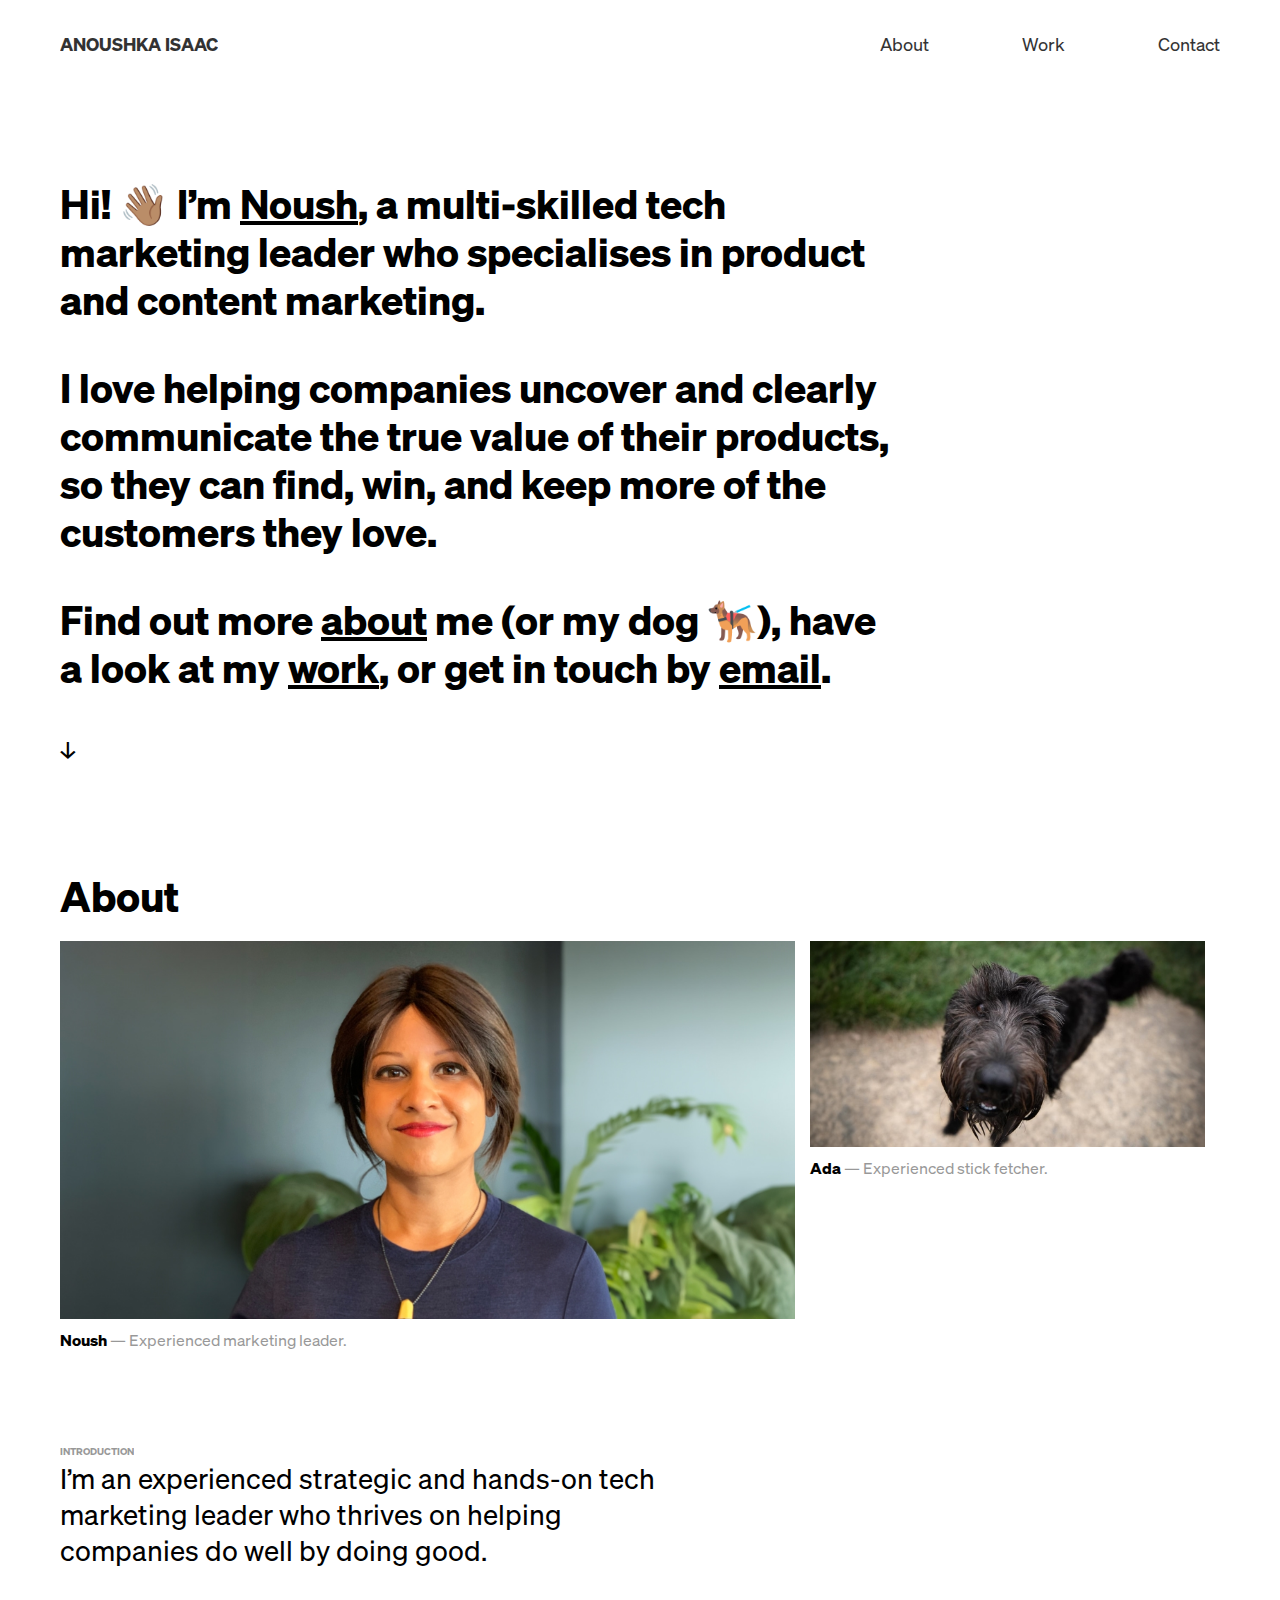
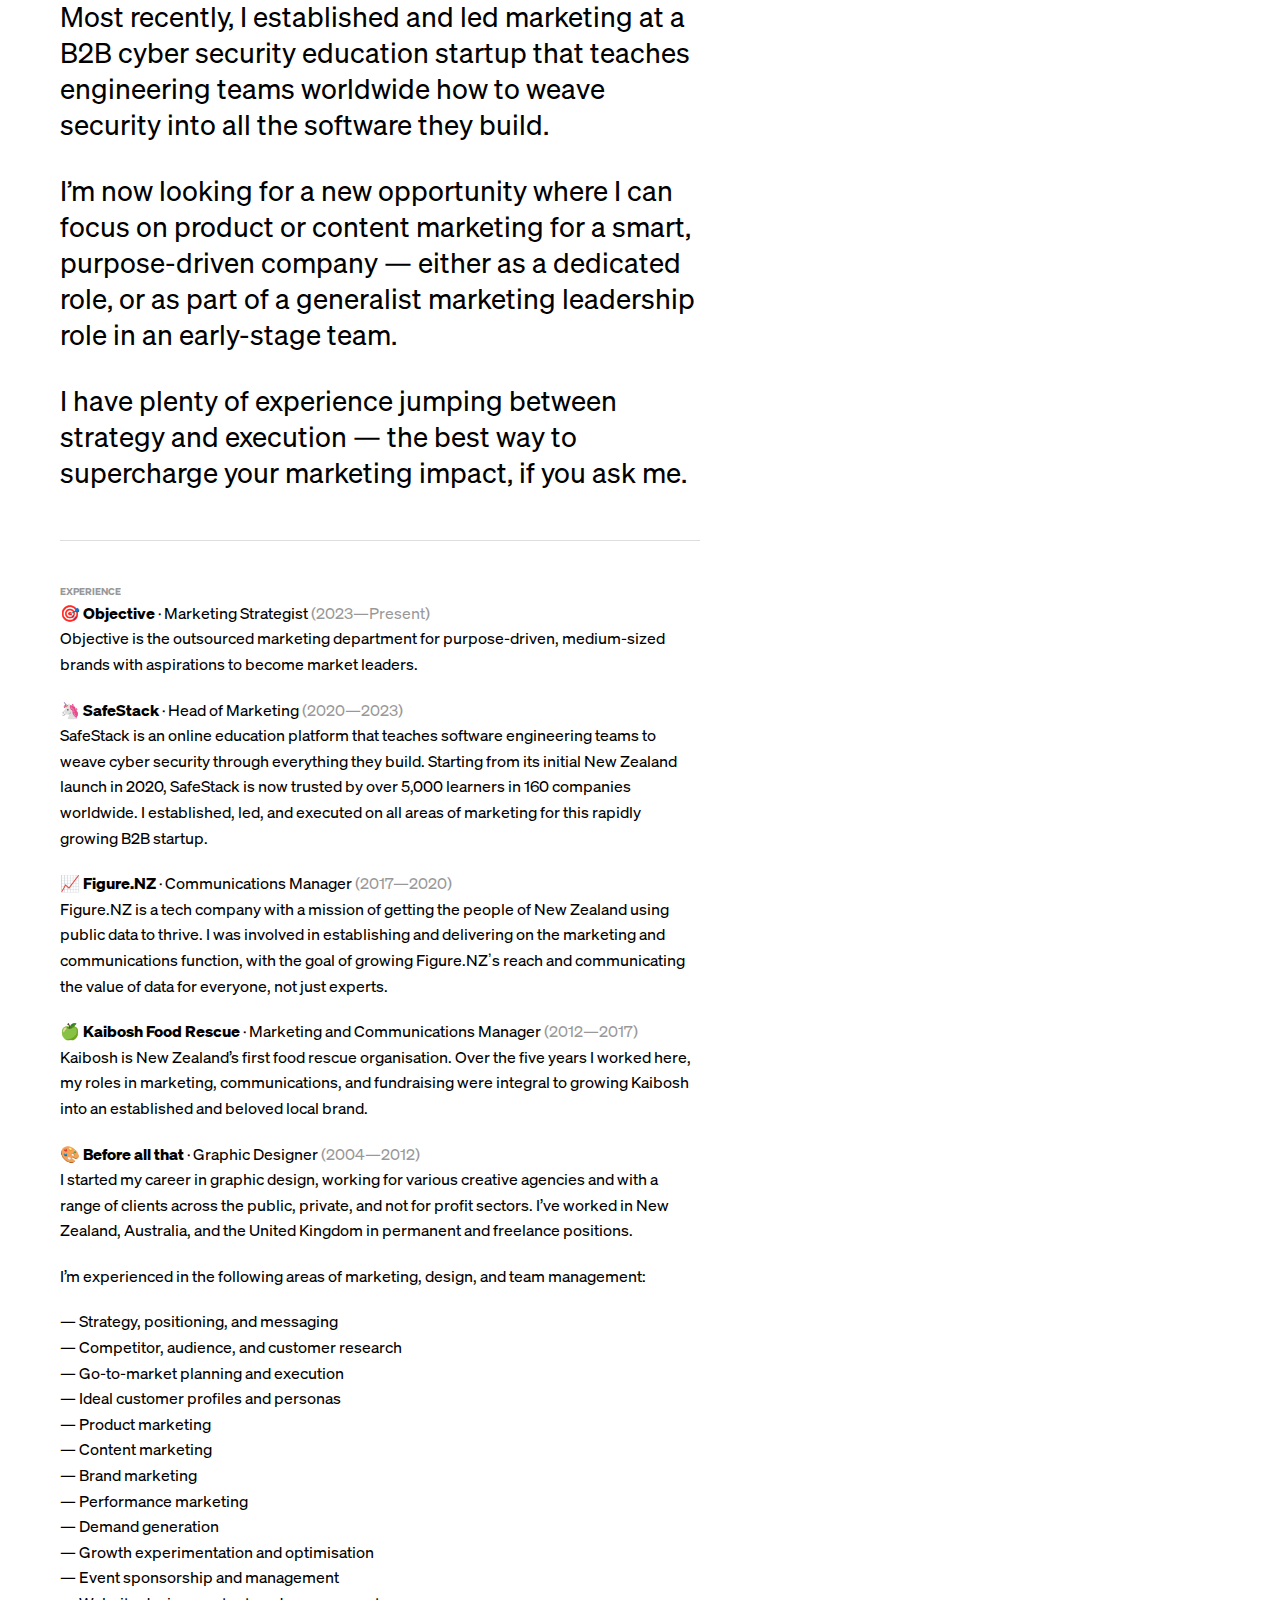
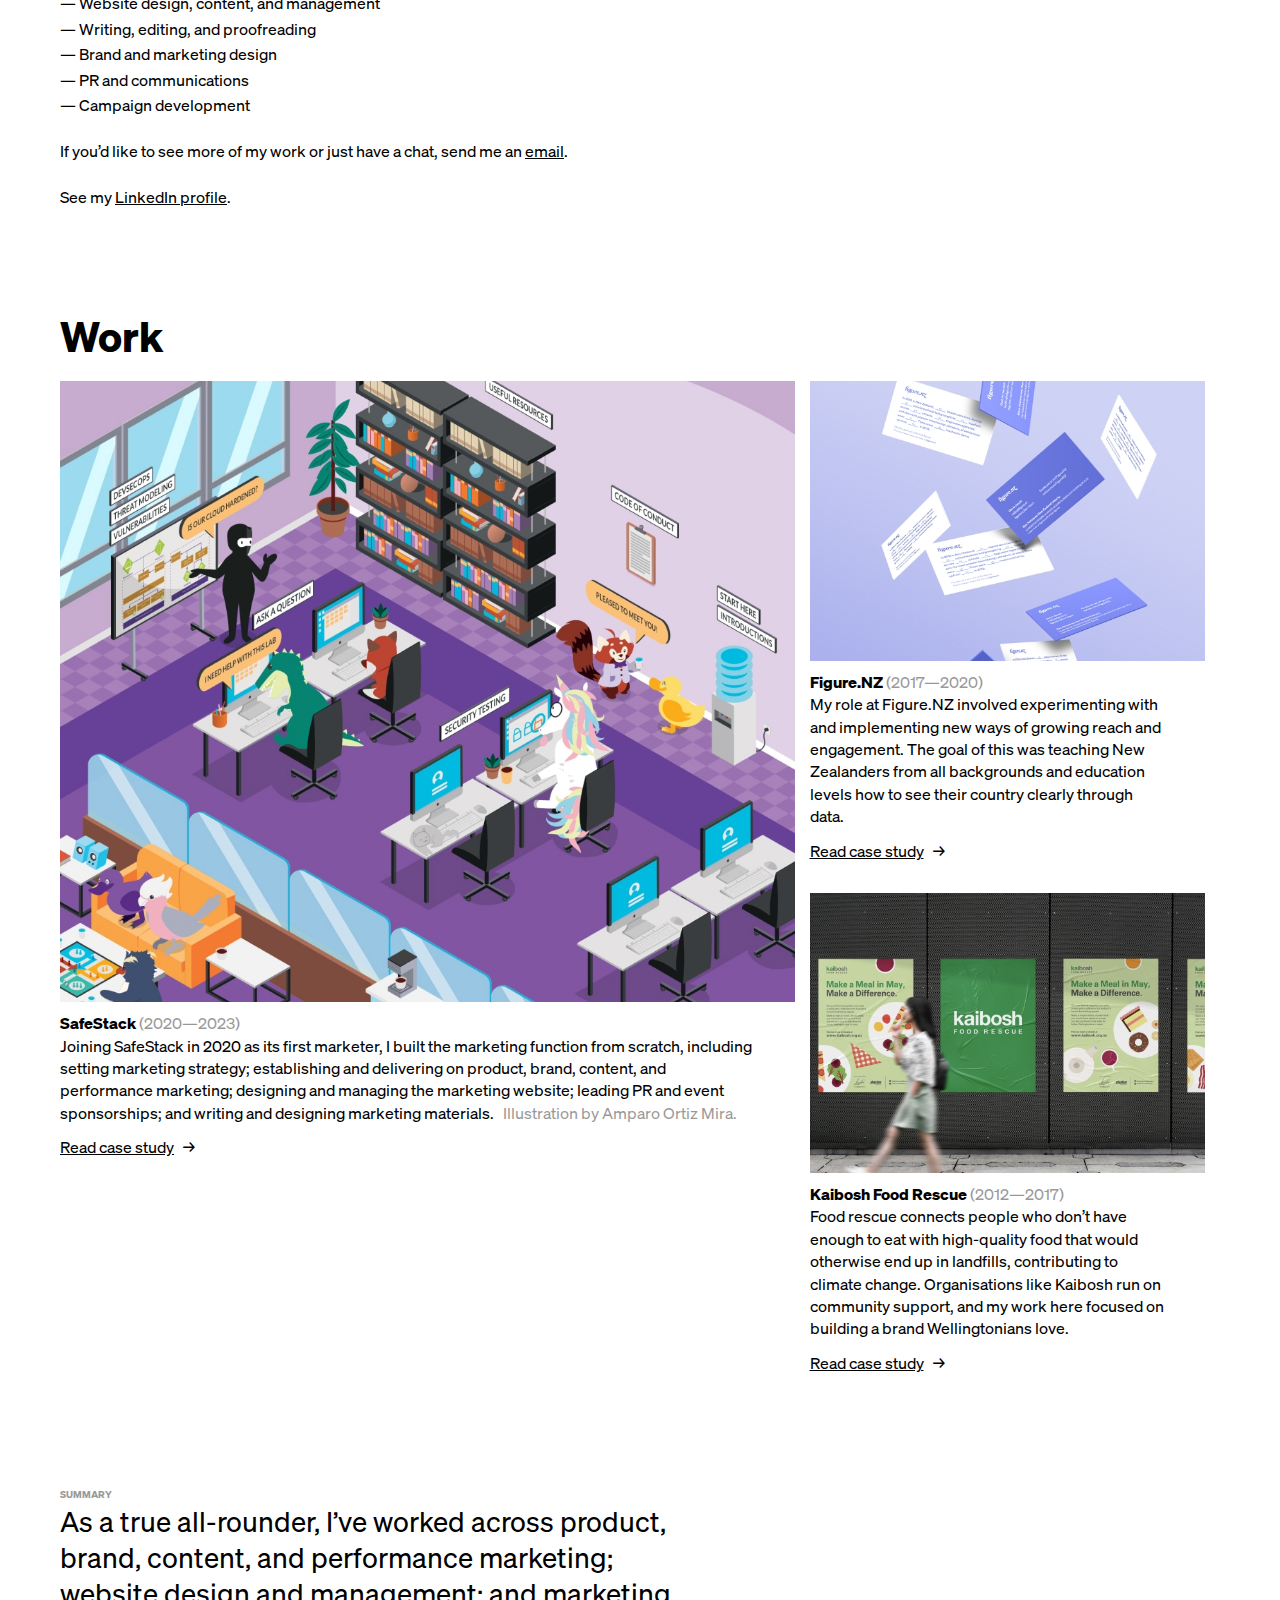
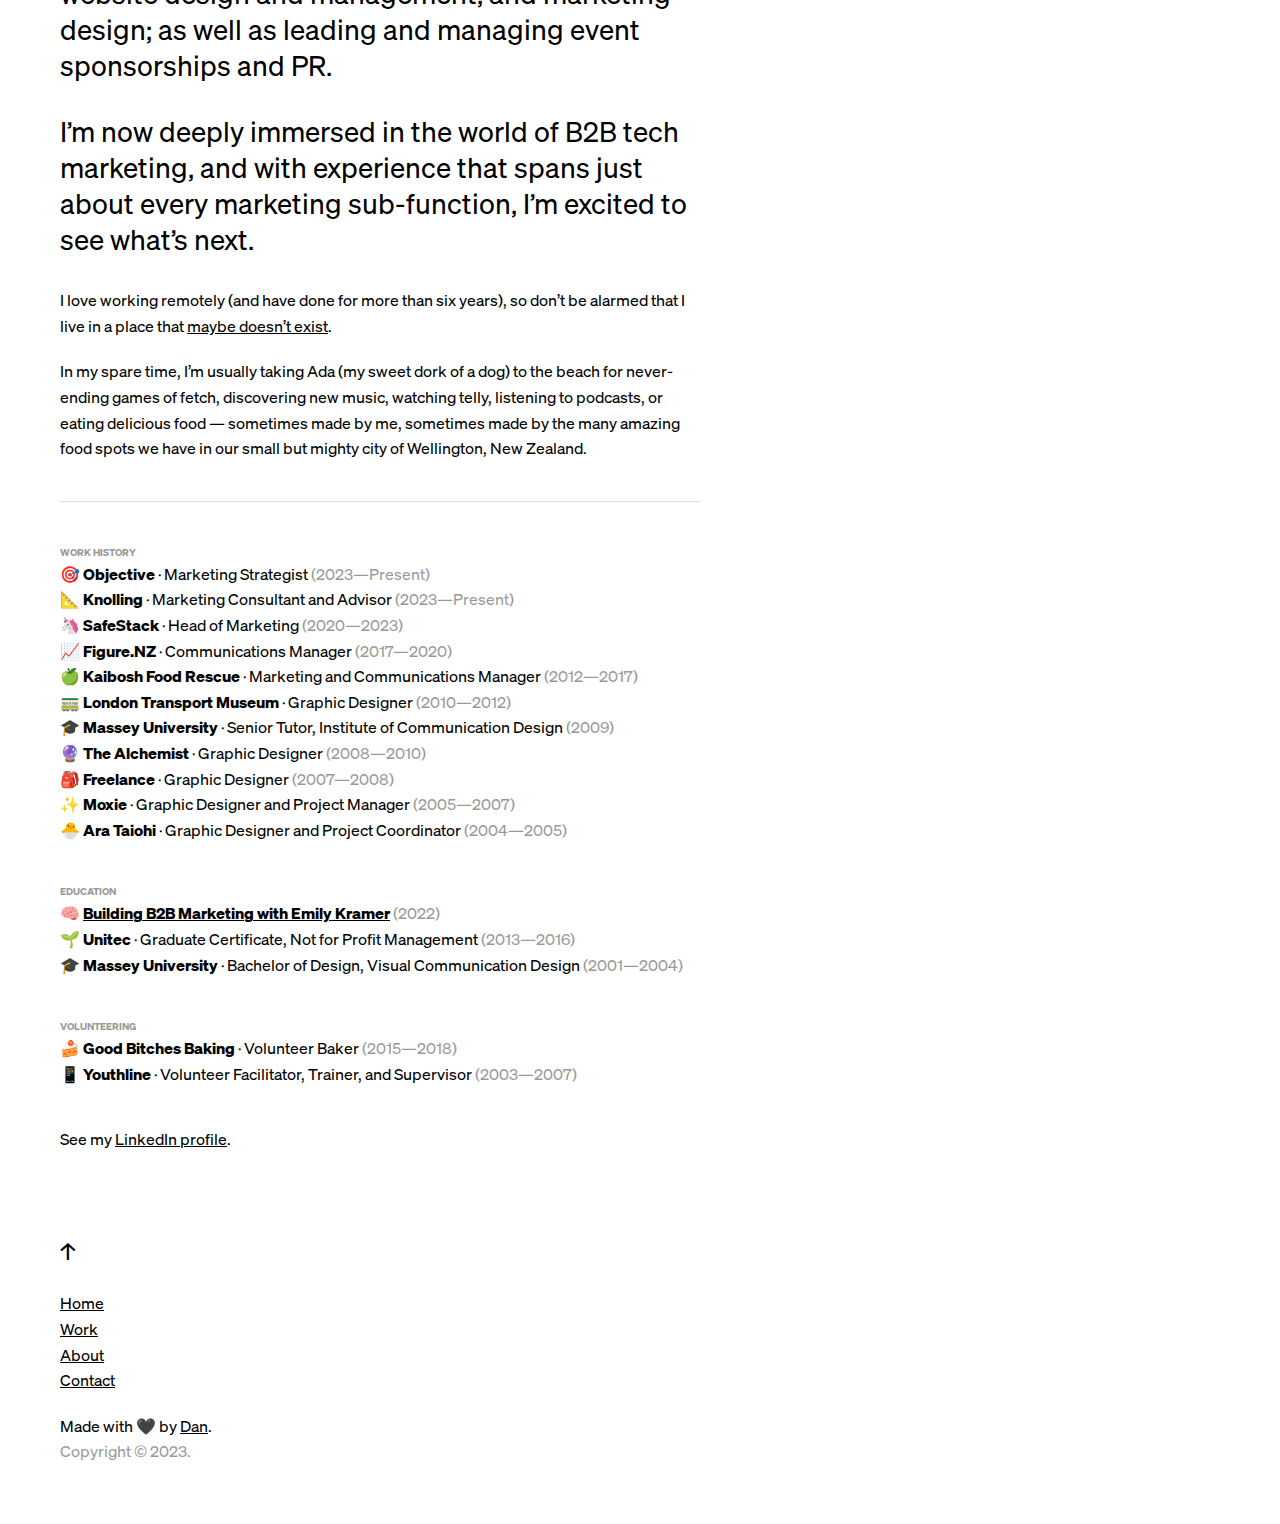
==== index.html @ a5af7a2c "feat: new role" ====
<!DOCTYPE html>
<html lang="en">
	<head>
		<meta charset="utf-8" />
		<meta http-equiv="X-UA-Compatible" content="IE=edge,chrome=1" />

		<title>Anoushka Isaac</title>

		<meta name="description" content="Hi! I’m Noush, a multi-skilled tech marketing leader who specialises in product and content marketing." />
		<meta name="author" content="Anoushka Isaac" />
		<meta name="copyright" content="Copyright Anoushka Isaac, 2023" />

		<meta name="viewport" content="width=device-width, initial-scale=1, shrink-to-fit=no" />

		<link rel="stylesheet" href="/files/css/styles.css" />

		<link rel="preload" href="/files/fonts/soehne-buch.woff2" as="font" type="font/woff2" crossorigin="anonymous" />
		<link rel="preload" href="/files/fonts/soehne-dreiviertelfett.woff2" as="font" type="font/woff2" crossorigin="anonymous" />

		<link rel="shortcut icon" type="image/x-icon" href="/favicon.ico" />
		<link rel="icon" type="image/png" href="https://anoushkaisaac.com/files/images/icons/favicon-16x16.png" sizes="16x16" />
		<link rel="icon" type="image/png" href="https://anoushkaisaac.com/files/images/icons/favicon-32x32.png" sizes="32x32" />
		<link rel="icon" type="image/png" href="https://anoushkaisaac.com/files/images/icons/icon.png" sizes="1024x1024" />
		<link rel="apple-touch-icon" href="https://anoushkaisaac.com/files/images/icons/apple-touch-icon.png" sizes="1024x1024" />

		<meta name="apple-mobile-web-app-capable" content="yes" />
		<meta name="apple-mobile-web-app-status-bar-style" content="white" />

		<meta property="og:title" content="Anoushka Isaac" />
		<meta property="og:description" content="Hi! I’m Noush, a multi-skilled tech marketing leader who specialises in product and content marketing." />
		<meta property="og:image" content="https://anoushkaisaac.com/files/images/opengraph-image.png" />
		<meta property="og:image:alt" content="Anoushka Isaac" />
		<meta property="og:image:width" content="1200" />
		<meta property="og:image:height" content="630" />
		<meta property="og:site_name" content="anoushkaisaac.com" />

		<meta name="twitter:card" content="summary_large_image" />
		<meta name="twitter:title" content="Anoushka Isaac" />
		<meta name="twitter:description" content="Hi! I’m Noush, a multi-skilled tech marketing leader who specialises in product and content marketing." />
		<meta name="twitter:image" content="https://anoushkaisaac.com/files/images/opengraph-image.png" />
		<meta name="twitter:site" content="anoushkaisaac.com" />

		<script src="https://cdn.usefathom.com/script.js" data-site="VENOHTRE" defer></script>
	</head>

	<body id="top" class="home">
		<!-- CONTENT -->
		<div class="container">
			<nav>
				<ul>
					<li><a class="URL" href="/#intro">Anoushka Isaac</a></li>
					<li><a class="anchor" href="mailto:anoushkaisaac@gmail.com">Contact</a></li>
					<li><a class="anchor" href="/#work">Work</a></li>
					<li><a class="anchor" href="/#about">About</a></li>
				</ul>
			</nav>

			<header>
				<h1 id="intro">Hi! 👋🏽 I’m <a href="/#about">Noush</a>, a multi-skilled tech marketing leader who specialises in product and content marketing.</h1>
				<h2>I love helping companies uncover and clearly communicate the true value of their products, so they can find, win, and keep more of the customers they love.</h2>
				<h2>Find out more <a href="/#about">about</a> me (or my dog 🐕‍🦺), have a look at my <a href="/#work">work</a>, or get in touch by <a class="email" href="mailto:anoushkaisaac@gmail.com">email</a>.</h2>
				<p class="arrow"><a href="/#about">&darr;</a></p>
			</header>

			<main>
				<!-- ABOUT -->
				<section class="images">
					<h3 id="about">About</h3>
					<div class="row">
						<div class="column-60">
							<img srcset="/files/images/anoushka-isaac.jpg 1x, /files/images/anoushka-isaac-2x.jpg 2x" style="width: 100%; aspect-ratio: 1035 / 533" alt="Noush Isaac" />
							<p class="caption"><strong>Noush</strong> <span class="opacity">— Experienced marketing leader.</span></p>
						</div>
						<div class="column-40">
							<img srcset="/files/images/ada.jpg 1x, /files/images/ada-2x.jpg 2x" style="width: 100%; aspect-ratio: 615 / 320" alt="Ada Isaac-Newman" />
							<p class="caption"><strong>Ada</strong> <span class="opacity">— Experienced stick fetcher.</span></p>
						</div>
					</div>
				</section>
				<section>
					<h4>Introduction</h4>
					<p class="intro">I’m an experienced strategic and hands-on tech marketing leader who thrives on helping companies do well by doing good.</p>
					<p class="intro">Most recently, I established and led marketing at a B2B cyber security education startup that teaches engineering teams worldwide how to weave security into all the software they build.</p>
					<p class="intro">
						I’m now looking for a new opportunity where I can focus on product or content marketing for a smart, purpose-driven company — either as a dedicated role, or as part of a generalist marketing leadership role
						in an early-stage team.
					</p>
					<p class="intro">I have plenty of experience jumping between strategy and execution — the best way to supercharge your marketing impact, if you ask me.</p>
					<hr />
				</section>
				<section>
					<h4>Experience</h4>
					<p>
						🎯 <strong>Objective</strong> &middot; Marketing Strategist <span class="opacity">(2023—Present)</span> <br />Objective is the outsourced marketing department for purpose-driven, medium-sized brands with
						aspirations to become market leaders.
					</p>
					<p>
						🦄 <strong>SafeStack</strong> &middot; Head of Marketing <span class="opacity">(2020—2023)</span> <br />SafeStack is an online education platform that teaches software engineering teams to weave cyber
						security through everything they build. Starting from its initial New Zealand launch in 2020, SafeStack is now trusted by over 5,000 learners in 160 companies worldwide. I established, led, and executed on
						all areas of marketing for this rapidly growing B2B startup.
					</p>
					<p>
						📈 <strong>Figure.NZ</strong> &middot; Communications Manager <span class="opacity">(2017—2020)</span> <br />Figure.NZ is a tech company with a mission of getting the people of New Zealand using public data
						to thrive. I was involved in establishing and delivering on the marketing and communications function, with the goal of growing Figure.NZʼs reach and communicating the value of data for everyone, not just
						experts.
					</p>
					<p>
						🍏 <strong>Kaibosh Food Rescue</strong> &middot; Marketing and Communications Manager <span class="opacity">(2012—2017)</span> <br />Kaibosh is New Zealand’s first food rescue organisation. Over the five
						years I worked here, my roles in marketing, communications, and fundraising were integral to growing Kaibosh into an established and beloved local brand.
					</p>
					<p>
						🎨 <strong>Before all that</strong> &middot; Graphic Designer <span class="opacity">(2004—2012)</span> <br />I started my career in graphic design, working for various creative agencies and with a range of
						clients across the public, private, and not for profit sectors. I’ve worked in New Zealand, Australia, and the United Kingdom in permanent and freelance positions.
					</p>
					<p>I’m experienced in the following areas of marketing, design, and team management:</p>
					<ul>
						<li>&mdash; Strategy, positioning, and messaging</li>
						<li>&mdash; Competitor, audience, and customer research</li>
						<li>&mdash; Go-to-market planning and execution</li>
						<li>&mdash; Ideal customer profiles and personas</li>
						<li>&mdash; Product marketing</li>
						<li>&mdash; Content marketing</li>
						<li>&mdash; Brand marketing</li>
						<li>&mdash; Performance marketing</li>
						<li>&mdash; Demand generation</li>
						<li>&mdash; Growth experimentation and optimisation</li>
						<li>&mdash; Event sponsorship and management</li>
						<li>&mdash; Website design, content, and management</li>
						<li>&mdash; Writing, editing, and proofreading</li>
						<li>&mdash; Brand and marketing design</li>
						<li>&mdash; PR and communications</li>
						<li>&mdash; Campaign development</li>
					</ul>
					<p>If you’d like to see more of my work or just have a chat, send me an <a class="email" href="mailto:anoushkaisaac@gmail.com">email</a>.</p>
					<p>See my <a href="https://www.linkedin.com/in/anoushkaisaac/">LinkedIn profile</a>.</p>
				</section>

				<!-- WORK -->
				<section class="images">
					<h3 id="work">Work</h3>
					<div class="row">
						<div class="column-60">
							<!-- SafeStack -->
							<a class="image" href="/case-studies/safestack/"
								><img srcset="/files/images/home/safestack.jpg 1x, /files/images/home/safestack-2x.jpg 2x" style="width: 100%; aspect-ratio: 1035 / 875" alt="SafeStack"
							/></a>
							<p class="caption">
								<strong>SafeStack</strong> <span class="opacity">(2020—2023)</span> <br />
								Joining SafeStack in 2020 as its first marketer, I built the marketing function from scratch, including setting marketing strategy; establishing and delivering on product, brand, content, and performance
								marketing; designing and managing the marketing website; leading PR and event sponsorships; and writing and designing marketing materials. &nbsp;
								<span class="opacity">Illustration by Amparo Ortiz Mira.</span>
							</p>
							<p class="link"><a href="/case-studies/safestack/">Read case study</a> &nbsp; &rarr;</p>
						</div>
						<div class="column-40">
							<!-- Figure.NZ -->
							<a class="image" href="/case-studies/figure-nz/"><img srcset="/files/images/home/figure-nz.jpg 1x, /files/images/home/figure-nz-2x.jpg 2x" style="width: 100%; aspect-ratio: 615 / 435" alt="Figure.NZ" /></a>
							<p class="caption">
								<strong>Figure.NZ</strong> <span class="opacity">(2017—2020)</span> <br />
								My role at Figure.NZ involved experimenting with and implementing new ways of growing reach and engagement. The goal of this was teaching New Zealanders from all backgrounds and education levels how to
								see their country clearly through data.
							</p>
							<p class="link"><a href="/case-studies/figure-nz/">Read case study</a> &nbsp; &rarr;</p>
							<!-- Kaibosh Food Rescue -->
							<a class="image" href="/case-studies/kaibosh/"
								><img srcset="/files/images/home/kaibosh.jpg 1x, /files/images/home/kaibosh-2x.jpg 2x" style="width: 100%; aspect-ratio: 615 / 435" alt="Kaibosh Food Rescue"
							/></a>
							<p class="caption">
								<strong>Kaibosh Food Rescue</strong> <span class="opacity">(2012—2017)</span> <br />
								Food rescue connects people who don’t have enough to eat with high-quality food that would otherwise end up in landfills, contributing to climate change. Organisations like Kaibosh run on community
								support, and my work here focused on building a brand Wellingtonians love.
							</p>
							<p class="link"><a href="/case-studies/kaibosh/">Read case study</a> &nbsp; &rarr;</p>
						</div>
					</div>
				</section>
				<section>
					<h4>Summary</h4>
					<p class="intro">
						As a true all-rounder, I’ve worked across product, brand, content, and performance marketing; website design and management; and marketing design; as well as leading and managing event sponsorships and PR.
					</p>
					<p class="intro">I’m now deeply immersed in the world of B2B tech marketing, and with experience that spans just about every marketing sub-function, I’m excited to see what’s next.</p>
					<p>
						I love working remotely (and have done for more than six years), so don’t be alarmed that I live in a place that
						<a href="https://en.m.wikipedia.org/wiki/Omission_of_New_Zealand_from_maps">maybe doesn’t exist</a>.
					</p>
					<p>
						In my spare time, I’m usually taking Ada (my sweet dork of a dog) to the beach for never-ending games of fetch, discovering new music, watching telly, listening to podcasts, or eating delicious food —
						sometimes made by me, sometimes made by the many amazing food spots we have in our small but mighty city of Wellington, New Zealand.
					</p>
					<hr />
				</section>
				<section>
					<h4>Work History</h4>
					<ul>
						<li>🎯 <strong>Objective</strong> &middot; Marketing Strategist <span class="opacity">(2023—Present)</span></li>
						<li>📐 <strong>Knolling</strong> &middot; Marketing Consultant and Advisor <span class="opacity">(2023—Present)</span></li>
						<li>🦄 <strong>SafeStack</strong> &middot; Head of Marketing <span class="opacity">(2020—2023)</span></li>
						<li>📈 <strong>Figure.NZ</strong> &middot; Communications Manager <span class="opacity">(2017—2020)</span></li>
						<li>🍏 <strong>Kaibosh Food Rescue</strong> &middot; Marketing and Communications Manager <span class="opacity">(2012—2017)</span></li>
						<li>🚃 <strong>London Transport Museum</strong> &middot; Graphic Designer <span class="opacity">(2010—2012)</span></li>
						<li>🎓 <strong>Massey University</strong> &middot; Senior Tutor, Institute of Communication Design <span class="opacity">(2009)</span></li>
						<li>🔮 <strong>The Alchemist</strong> &middot; Graphic Designer <span class="opacity">(2008—2010)</span></li>
						<li>🎒 <strong>Freelance</strong> &middot; Graphic Designer <span class="opacity">(2007—2008)</span></li>
						<li>✨ <strong>Moxie</strong> &middot; Graphic Designer and Project Manager <span class="opacity">(2005—2007)</span></li>
						<li>🐣 <strong>Ara Taiohi</strong> &middot; Graphic Designer and Project Coordinator <span class="opacity">(2004—2005)</span></li>
					</ul>
				</section>
				<section>
					<h4>Education</h4>
					<ul>
						<li>
							🧠 <strong><a href="https://maven.com/mkt1/building-marketing">Building B2B Marketing with Emily Kramer</a></strong> <span class="opacity">(2022)</span>
						</li>
						<li>🌱 <strong>Unitec</strong> &middot; Graduate Certificate, Not for Profit Management <span class="opacity">(2013—2016)</span></li>
						<li>🎓 <strong>Massey University</strong> &middot; Bachelor of Design, Visual Communication Design <span class="opacity">(2001—2004)</span></li>
					</ul>
				</section>
				<section>
					<h4>Volunteering</h4>
					<ul>
						<li>🍰 <strong>Good Bitches Baking</strong> &middot; Volunteer Baker <span class="opacity">(2015—2018)</span></li>
						<li>📱 <strong>Youthline</strong> &middot; Volunteer Facilitator, Trainer, and Supervisor <span class="opacity">(2003—2007)</span></li>
					</ul>
				</section>
				<section>
					<p class="break">See my <a href="https://www.linkedin.com/in/anoushkaisaac/">LinkedIn profile</a>.</p>
				</section>
			</main>

			<footer>
				<p class="arrow"><a href="/#top">&uarr;</a></p>
				<ul>
					<li><a href="/">Home</a></li>
					<li><a href="/#work">Work</a></li>
					<li><a href="/#about">About</a></li>
					<li><a href="mailto:anoushkaisaac@gmail.com">Contact</a></li>
				</ul>
				<p></p>
				<p>
					Made with 🖤 by <a href="https://dan.newman.is">Dan</a>. <br />
					<span class="opacity">Copyright &copy; 2023.</span>
				</p>
			</footer>
		</div>
	</body>
</html>
---- files/css/styles.css ----
/*
 * HTML5 Boilerplate
 *
 * What follows is the result of much research on cross-browser styling.
 * Credit left inline and big thanks to Nicolas Gallagher, Jonathan Neal,
 * Kroc Camen, and the H5BP dev community and team.
 *
 * ==|== normalize ==========================================================
 */

/* =============================================================================
   HTML5 display definitions
   ========================================================================== */

article,
aside,
details,
figcaption,
figure,
footer,
header,
hgroup,
nav,
section {
	display: block;
}
audio,
canvas,
video {
	display: inline-block;
	*display: inline;
	*zoom: 1;
}
audio:not([controls]) {
	display: none;
}
[hidden] {
	display: none;
}

/* =============================================================================
   Base
   ========================================================================== */

/*
 * 1. Correct text resizing oddly in IE6/7 when body font-size is set using em units
 * 2. Prevent iOS text size adjust on device orientation change, without disabling user zoom
 */

html {
	font-size: 100%;
	-webkit-text-size-adjust: 100%;
	-ms-text-size-adjust: 100%;
	scroll-behavior: smooth;
}

html,
button,
input,
select,
textarea {
	-webkit-font-smoothing: antialiased;
	font-family: Söhne, Helvetica, sans-serif;
	color: #000000;
}

body {
	margin: 0;
	font-size: 1em;
	line-height: 1.6;
	background-color: #ffffff;
}

/*
 * Remove text-shadow in selection highlight
 * These selection declarations have to be separate
 */

::-moz-selection {
	background: #000000;
	color: #ffffff;
	text-shadow: none;
}
::selection {
	background: #000000;
	color: #ffffff;
	text-shadow: none;
}

/* =============================================================================
   Links
   ========================================================================== */

a {
	color: #000000;
	outline: none;
	text-decoration: underline;
}
a:visited {
	color: #000000;
}
a:hover {
	color: #000000;
	opacity: 0.4;
}
a:focus {
	outline: none;
}

/* =============================================================================
   Typography
   ========================================================================== */

abbr[title] {
	border-bottom: 1px dotted;
}

b,
strong {
	font-weight: 700;
}

blockquote {
	margin: 1em 40px;
}

dfn {
	font-style: italic;
}

hr {
	display: block;
	height: 1px;
	border: 0;
	border-top: 1px solid #dddddd;
	margin: 1em 0;
	padding: 0;
}

ins {
	background: #ff9;
	color: #000;
	text-decoration: none;
}

mark {
	background: #ff0;
	color: #000;
	font-style: italic;
	font-weight: bold;
}

/* Redeclare monospace font family */
pre,
code,
kbd,
samp {
	font-family: monospace, serif;
	_font-family: "courier new", monospace;
	font-size: 1em;
}

/* Improve readability of pre-formatted text in all browsers */
pre {
	white-space: pre;
	white-space: pre-wrap;
	word-wrap: break-word;
}

q {
	quotes: none;
}
q:before,
q:after {
	content: "";
	content: none;
}

small {
	font-size: 85%;
}

/* Position subscript and superscript content without affecting line-height */
sub,
sup {
	font-size: 65%;
	line-height: 0;
	position: relative;
	vertical-align: baseline;
	opacity: 0.4;
}
sup {
	top: -0.5em;
}
sub {
	bottom: -0.25em;
}

/* =============================================================================
   Lists
   ========================================================================== */

ul,
ol {
	margin: 1em 0;
	padding: 0 0 0 40px;
}
dd {
	margin: 0 0 0 40px;
}
nav ul,
nav ol {
	list-style: none;
	list-style-image: none;
	margin: 0;
	padding: 0;
}

/* =============================================================================
   Embedded content
   ========================================================================== */

/*
 * 1. Improve image quality when scaled in IE7
 * 2. Remove the gap between images and borders on image containers
 */

img {
	border: 0;
	-ms-interpolation-mode: bicubic;
	vertical-align: middle;
}

/*
 * Correct overflow not hidden in IE9
 */

svg:not(:root) {
	overflow: hidden;
}

/* =============================================================================
   Figures
   ========================================================================== */

figure {
	margin: 0;
}

/* =============================================================================
   Forms
   ========================================================================== */

form {
	margin: 0;
}
fieldset {
	border: 0;
	margin: 0;
	padding: 0;
}

/* Indicate that 'label' will shift focus to the associated form element */
label {
	cursor: pointer;
}

/*
 * 1. Correct color not inheriting in IE6/7/8/9
 * 2. Correct alignment displayed oddly in IE6/7
 */

legend {
	border: 0;
	*margin-left: -7px;
	padding: 0;
	white-space: normal;
}

/*
 * 1. Correct font-size not inheriting in all browsers
 * 2. Remove margins in FF3/4 S5 Chrome
 * 3. Define consistent vertical alignment display in all browsers
 */

button,
input,
select,
textarea {
	font-size: 100%;
	margin: 0;
	vertical-align: baseline;
	*vertical-align: middle;
}

/*
 * 1. Define line-height as normal to match FF3/4 (set using !important in the UA stylesheet)
 */

button,
input {
	line-height: normal;
}

/*
 * 1. Display hand cursor for clickable form elements
 * 2. Allow styling of clickable form elements in iOS
 * 3. Correct inner spacing displayed oddly in IE7 (doesn't effect IE6)
 */

button,
input[type="button"],
input[type="reset"],
input[type="submit"] {
	cursor: pointer;
	-webkit-appearance: button;
	*overflow: visible;
}

/*
 * Re-set default cursor for disabled elements
 */

button[disabled],
input[disabled] {
	cursor: default;
}

/*
 * Consistent box sizing and appearance
 */

input[type="checkbox"],
input[type="radio"] {
	box-sizing: border-box;
	padding: 0;
	*width: 13px;
	*height: 13px;
}
input[type="search"] {
	-webkit-appearance: textfield;
	-moz-box-sizing: content-box;
	-webkit-box-sizing: content-box;
	box-sizing: content-box;
}
input[type="search"]::-webkit-search-decoration,
input[type="search"]::-webkit-search-cancel-button {
	-webkit-appearance: none;
}

/*
 * Remove inner padding and border in FF3/4
 */

button::-moz-focus-inner,
input::-moz-focus-inner {
	border: 0;
	padding: 0;
}

/*
 * 1. Remove default vertical scrollbar in IE6/7/8/9
 * 2. Allow only vertical resizing
 */

textarea {
	overflow: auto;
	vertical-align: top;
	resize: vertical;
}

/* Colors for form validity */

input:invalid,
textarea:invalid {
	background-color: #f0dddd;
}

/* =============================================================================
   Tables
   ========================================================================== */

table {
	border-collapse: collapse;
	display: block;
	padding-top: 40px;
	padding-bottom: 40px;
}
tr {
	padding: 0;
	margin: 0;
}
td {
	vertical-align: top;
	padding-right: 60px;
	line-height: 1.4;
}

/* =============================================================================
   Chrome Frame Prompt
   ========================================================================== */

.chromeframe {
	margin: 0.2em 0;
	background: #ccc;
	color: black;
	padding: 0.2em 0;
}

/* ==|== primary styles =====================================================
   Author: Dan Newman
   ========================================================================== */

/* CUSTOM STYLES */

.container {
	padding: 30px 60px 40px 60px;
	max-width: 1680px;
	margin: auto;
}

.container p {
	margin: 0 0 20px 0;
}

p {
	color: #000000;
}

nav ul li {
	display: inline;
	font-size: 18px;
}

nav a {
	text-decoration: none;
	opacity: 0.8;
}

nav a:hover {
	opacity: 0.4;
	text-decoration: none;
}

.URL {
	text-transform: uppercase;
	font-weight: 700;
	margin-right: 15%;
}

.anchor {
	float: right;
	margin-left: 12%;
}

.home header {
	max-width: 1240px;
	padding-top: 100px;
}

.work header {
	max-width: 1040px;
	padding-top: 100px;
}

.arrow a {
	text-decoration: none;
	font-size: 24px;
}

.arrow a:hover {
	opacity: 0.4;
}

h1 {
	font-weight: 700;
	font-size: 48px;
	line-height: 56px;
	padding: 20px 0 20px 0;
	margin: 0;
}

.home h1,
.home h2 {
	font-weight: 700;
	font-size: 48px;
	line-height: 56px;
	padding-bottom: 40px;
	color: #000000;
}

.home h1 a,
.home h2 a {
	text-decoration: underline;
}

.home h1 a:hover,
.home h2 a:hover {
	opacity: 0.4;
	text-decoration: underline;
}

h2 {
	font-weight: 400;
	font-size: 32px;
	line-height: 40px;
	padding: 0 0 10px 0;
	margin: 0;
}

h3 {
	font-weight: bold;
	font-size: 42px;
	line-height: 52px;
	padding: 20px 0 20px 0;
	margin: 0;
}

h3.alt {
	font-size: 32px;
}

h4,
h5 {
	font-weight: bold;
	font-size: 10px;
	line-height: 18px;
	padding: 20px 0 0 0;
	margin: 0;
	text-transform: uppercase;
}

h4 {
	opacity: 0.4;
}

h5 {
	font-size: 16px;
	text-transform: none;
	padding-top: 10px;
	padding-bottom: 5px;
	opacity: 0.8;
}

section {
	max-width: 640px;
}

section ul,
footer ul {
	list-style: none;
	padding: 0;
	margin: 0 0 20px 0;
}

.images {
	max-width: 1680px;
	padding: 80px 0 140px 0;
}

a.image:hover {
	opacity: 0.8;
}

.row {
	display: flex;
}

.column-100 {
	flex: 100%;
	padding-right: 15px;
	padding-bottom: 45px;
}

.column-60 {
	flex: 60%;
	max-width: 1040px;
	padding-right: 15px;
}

.column-40 {
	flex: 40%;
	max-width: 615px;
	padding-right: 15px;
}

p.caption {
	padding: 10px 40px 0 0;
	line-height: 1.4;
	margin-bottom: 10px;
}
.work p.caption {
	margin-bottom: 30px;
}

p.link {
	padding-bottom: 10px;
}

p.intro {
	font-size: 28px;
	line-height: 36px;
	padding-bottom: 10px;
}

p.break {
	padding-top: 20px;
}

blockquote {
	border-left: 1px solid #dddddd;
	padding: 0 20px 0 20px;
	margin: 0;
}

hr {
	margin: 40px 0 20px 0;
	border-top: 1px solid #dddddd;
}

hr.large {
	margin: 50px 0 30px 0;
	border-top: 1px solid #dddddd;
	opacity: 0.8;
}

.opacity {
	opacity: 0.4;
}

.hover {
	text-decoration: none;
}

.uppercase {
	text-transform: uppercase;
}

.quote {
	padding-top: 8px;
	display: inline-block;
}

.desktop {
	display: inline;
}

ul.small {
	list-style-type: disc;
	margin-left: 20px;
}

footer {
	padding: 60px 0 0 0;
}

/* ==|== media queries ======================================================
   EXAMPLE Media Query for Responsive Design.
   This example overrides the primary ('mobile first') styles
   Modify as content requires.
   ========================================================================== */
@media only screen and (max-width: 1680px) {
	.home header {
		max-width: 1040px;
	}
	.work header {
		max-width: 920px;
	}
	.home h1,
	.home h2 {
		font-size: 40px;
		line-height: 48px;
		padding-bottom: 40px;
	}
	.images {
		max-width: 1540px;
		padding-top: 60px;
		padding-bottom: 60px;
	}
	.column-60 {
		flex: 65%;
	}
	.column-40 {
		flex: 35%;
	}
}
@media only screen and (max-width: 1380px) {
	.home header {
		max-width: 840px;
	}
	.anchor {
		float: right;
		margin-left: 8%;
	}
	.desktop {
		display: none;
	}
}
@media only screen and (max-width: 900px) {
	body {
		font-size: 0.8em;
	}
	.container {
		padding: 20px 20px;
	}
	nav ul li {
		font-size: 14px;
	}
	.anchor {
		display: none;
	}
	.URL {
		margin-right: 0%;
	}
	nav a {
		opacity: 1;
	}
	.home header {
		padding-top: 40px;
	}
	.work header {
		padding-top: 40px;
	}
	.home h1 {
		font-size: 28px;
		line-height: 34px;
		max-width: 900px;
		padding-top: 40px;
		padding-bottom: 20px;
	}
	.home h2 {
		font-weight: 400;
		font-size: 16px;
		line-height: 22px;
		max-width: 900px;
		padding-bottom: 20px;
	}
	.home header .opacity {
		opacity: 1;
	}
	.home h1 a,
	.home h2 a {
		opacity: 1;
	}
	.home h2 a {
		opacity: 0.8;
		text-decoration: underline;
	}
	.work h1 {
		font-size: 32px;
		line-height: 40px;
		padding-bottom: 0px;
	}
	h2,
	h3 {
		font-size: 20px;
		line-height: 26px;
		padding: 10px 0 10px 0;
		max-width: 615px;
	}
	h3.alt {
		font-size: 18px;
	}
	p.caption {
		padding: 10px 0 0 0;
	}
	.column-100 p.caption {
		padding-bottom: 0px;
	}
	p.employable {
		font-size: 14px;
		line-height: 22px;
	}
	p.intro {
		font-size: 18px;
		line-height: 24px;
	}
	.images {
		padding: 100px 0 60px 0;
	}
	.row {
		display: block;
		max-width: 615px;
	}
	.column-100 {
		flex: 100%;
		padding: 0;
	}
	.column-60 {
		flex: 100%;
		padding: 0;
	}
	.column-40 {
		flex: 100%;
		padding: 0;
	}
	.home .arrow {
		padding-top: 60px;
	}
	.desktop {
		display: none;
	}
	table {
		padding-top: 40px;
		padding-bottom: 40px;
	}
	td {
		padding-right: 40px;
	}
}

/* ==|== non-semantic helper classes ========================================
   Please define your styles before this section.
   ========================================================================== */

/* For image replacement */
.ir {
	display: block;
	border: 0;
	text-indent: -999em;
	overflow: hidden;
	background-color: transparent;
	background-repeat: no-repeat;
	text-align: left;
	direction: ltr;
	*line-height: 0;
}
.ir br {
	display: none;
}

/* Hide from both screenreaders and browsers */
.hidden {
	display: none !important;
	visibility: hidden;
}

/* Hide only visually, but have it available for screenreaders */
.visuallyhidden {
	border: 0;
	clip: rect(0 0 0 0);
	height: 1px;
	margin: -1px;
	overflow: hidden;
	padding: 0;
	position: absolute;
	width: 1px;
}

/* Extends the .visuallyhidden class to allow the element to be focusable when navigated to via the keyboard */
.visuallyhidden.focusable:active,
.visuallyhidden.focusable:focus {
	clip: auto;
	height: auto;
	margin: 0;
	overflow: visible;
	position: static;
	width: auto;
}

/* Hide visually and from screenreaders, but maintain layout */
.invisible {
	visibility: hidden;
}

/* Contain floats: h5bp.com/q */
.clearfix:before,
.clearfix:after {
	content: "";
	display: table;
}
.clearfix:after {
	clear: both;
}
.clearfix {
	*zoom: 1;
}

/* ==|== print styles =======================================================
   Print styles.
   Inlined to avoid required HTTP connection
   ========================================================================== */

@media print {
	* {
		background: transparent !important;
		color: black !important;
		box-shadow: none !important;
		text-shadow: none !important;
		filter: none !important;
		-ms-filter: none !important;
	} /* Black prints faster: h5bp.com/s */
	a,
	a:visited {
		text-decoration: underline;
	}
	a[href]:after {
		content: " (" attr(href) ")";
	}
	abbr[title]:after {
		content: " (" attr(title) ")";
	}
	.ir a:after,
	a[href^="javascript:"]:after,
	a[href^="#"]:after {
		content: "";
	} /* Don't show links for images, or javascript/internal links */
	pre,
	blockquote {
		border: 1px solid #999;
		page-break-inside: avoid;
	}
	thead {
		display: table-header-group;
	}
	tr,
	img {
		page-break-inside: avoid;
	}
	img {
		max-width: 100% !important;
	}
	@page {
		margin: 0.5cm;
	}
	p,
	h2,
	h3 {
		orphans: 3;
		widows: 3;
	}
	h2,
	h3 {
		page-break-after: avoid;
	}
}

/* ==|== font styles =====================================================
   Fonts: Söhne by Klim Type Foundry
   ========================================================================== */

/* Regular | Buch */
@font-face {
	font-family: "Söhne";
	font-style: normal;
	font-weight: 400;
	font-display: block;
	src: url("/files/fonts/soehne-buch.woff2") format("woff2");
}

/* Bold | Dreiviertelfett */
@font-face {
	font-family: "Söhne";
	font-style: normal;
	font-weight: 700;
	font-display: block;
	src: url("/files/fonts/soehne-dreiviertelfett.woff2") format("woff2");
}
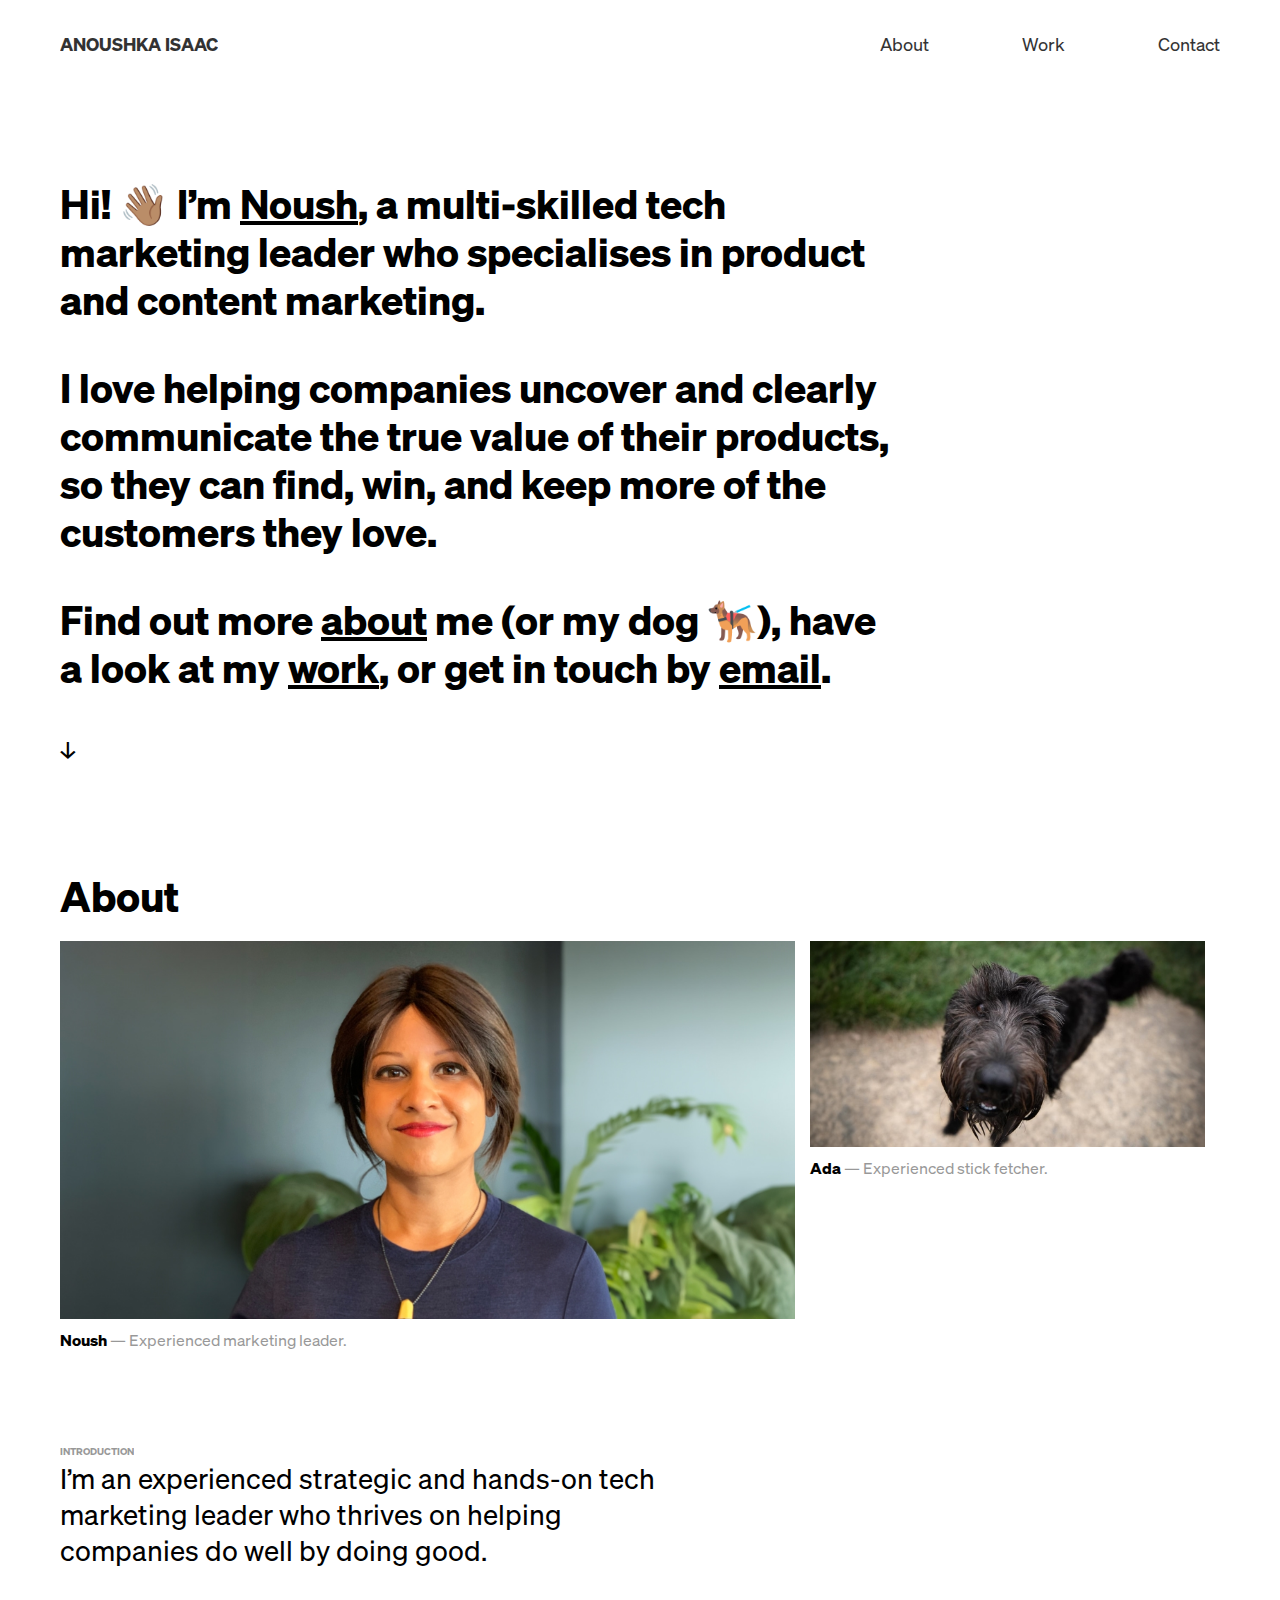
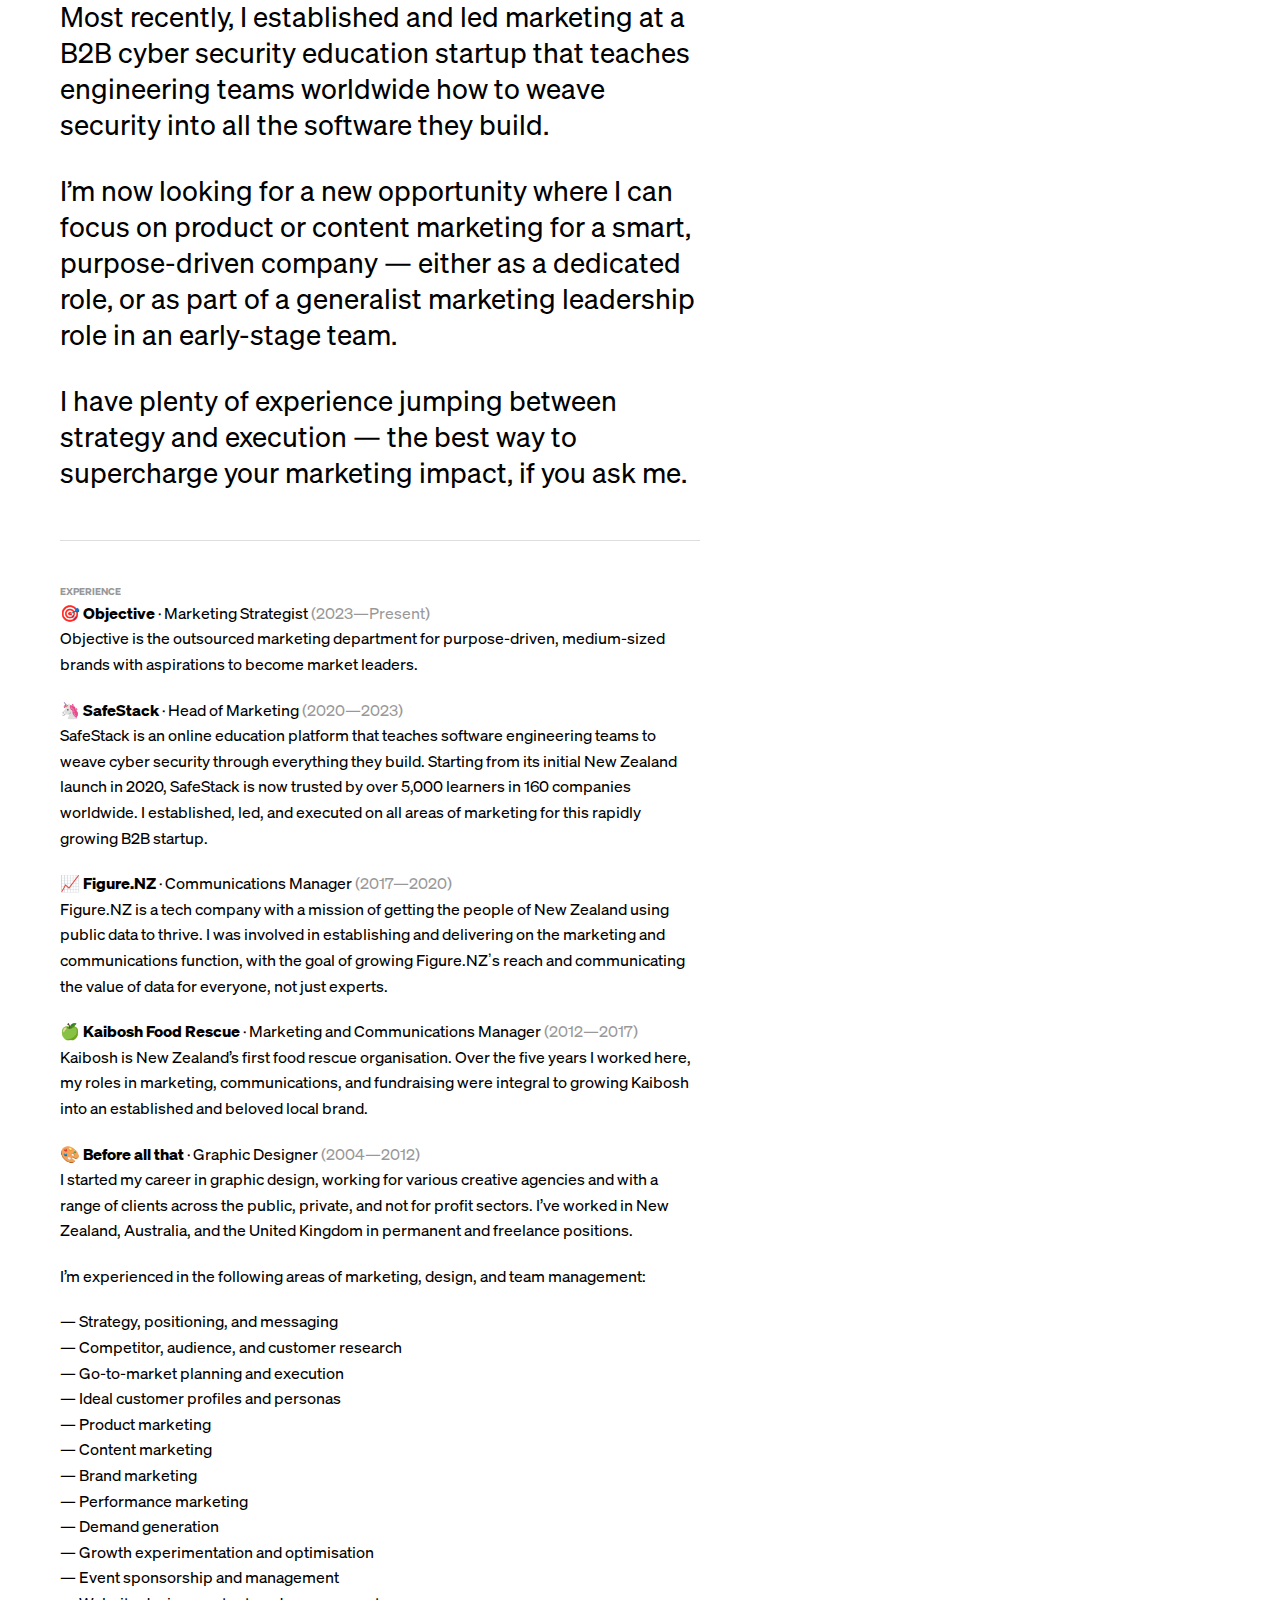
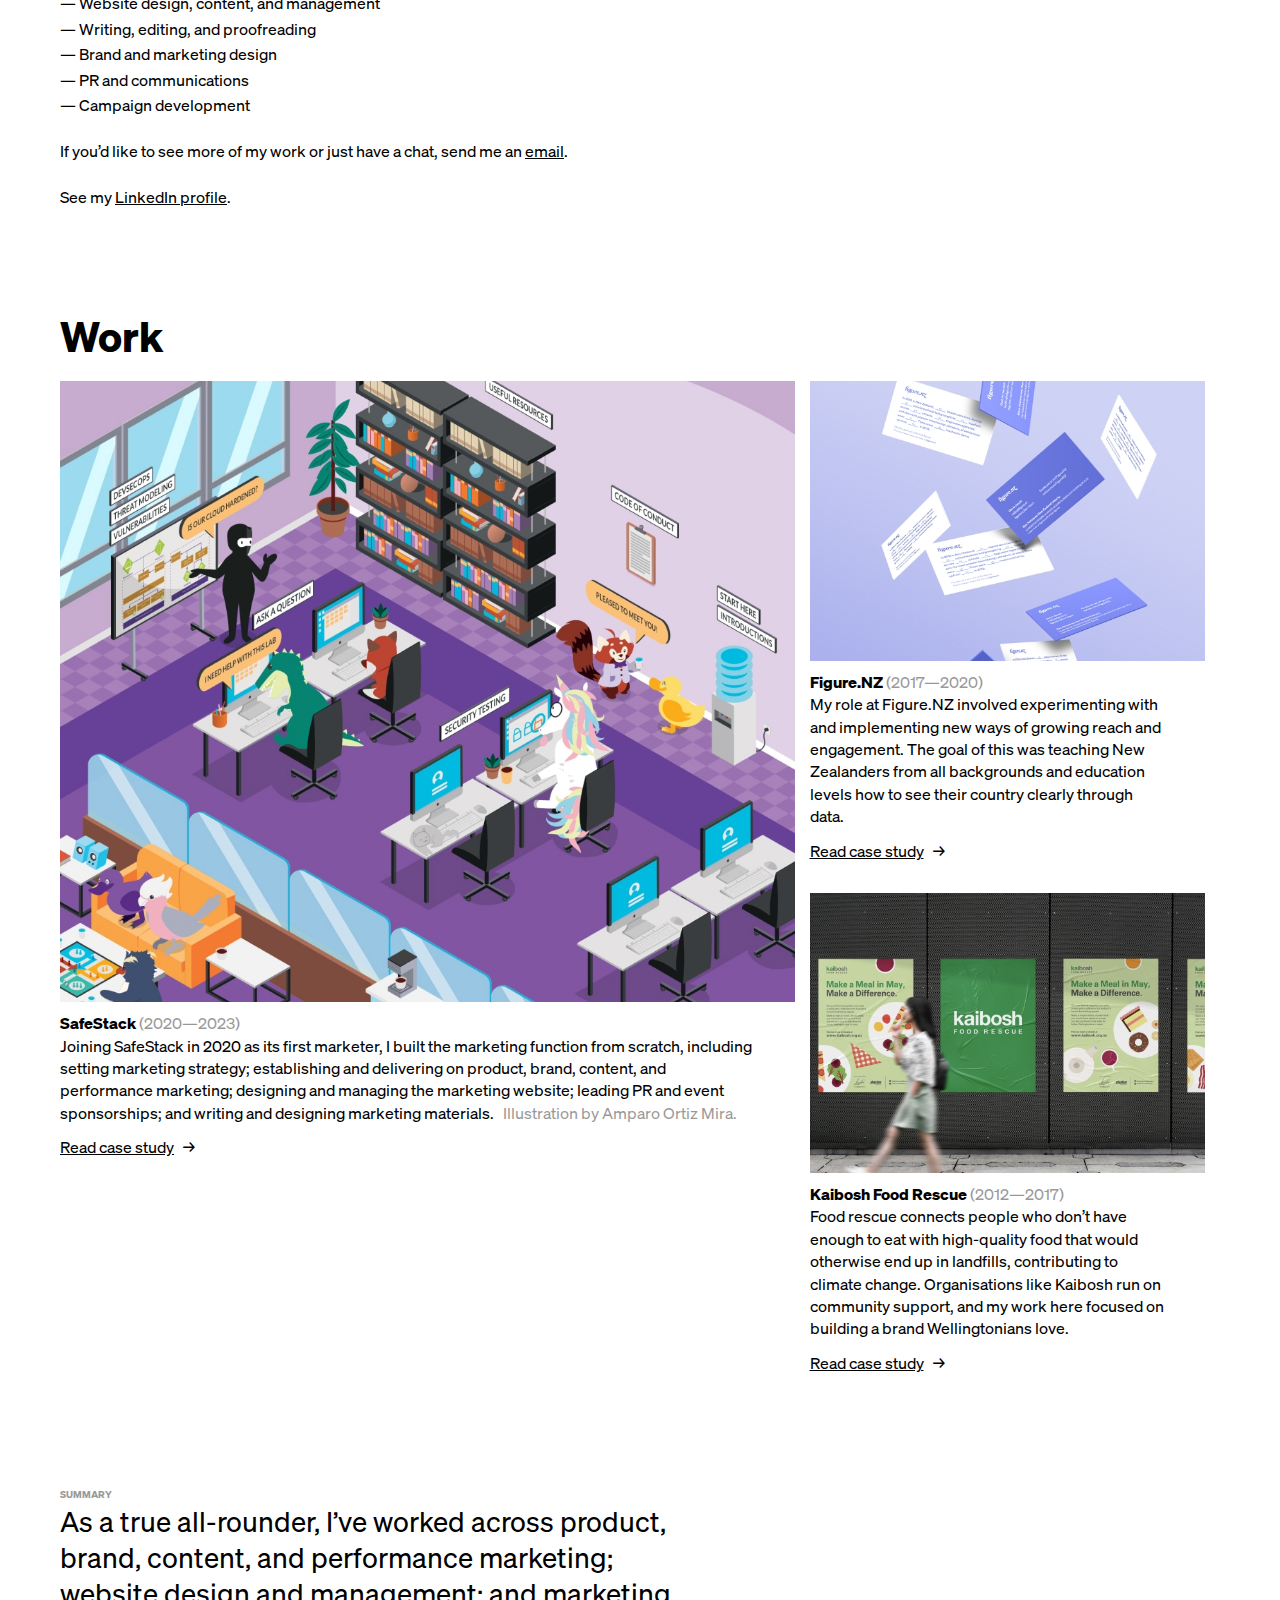
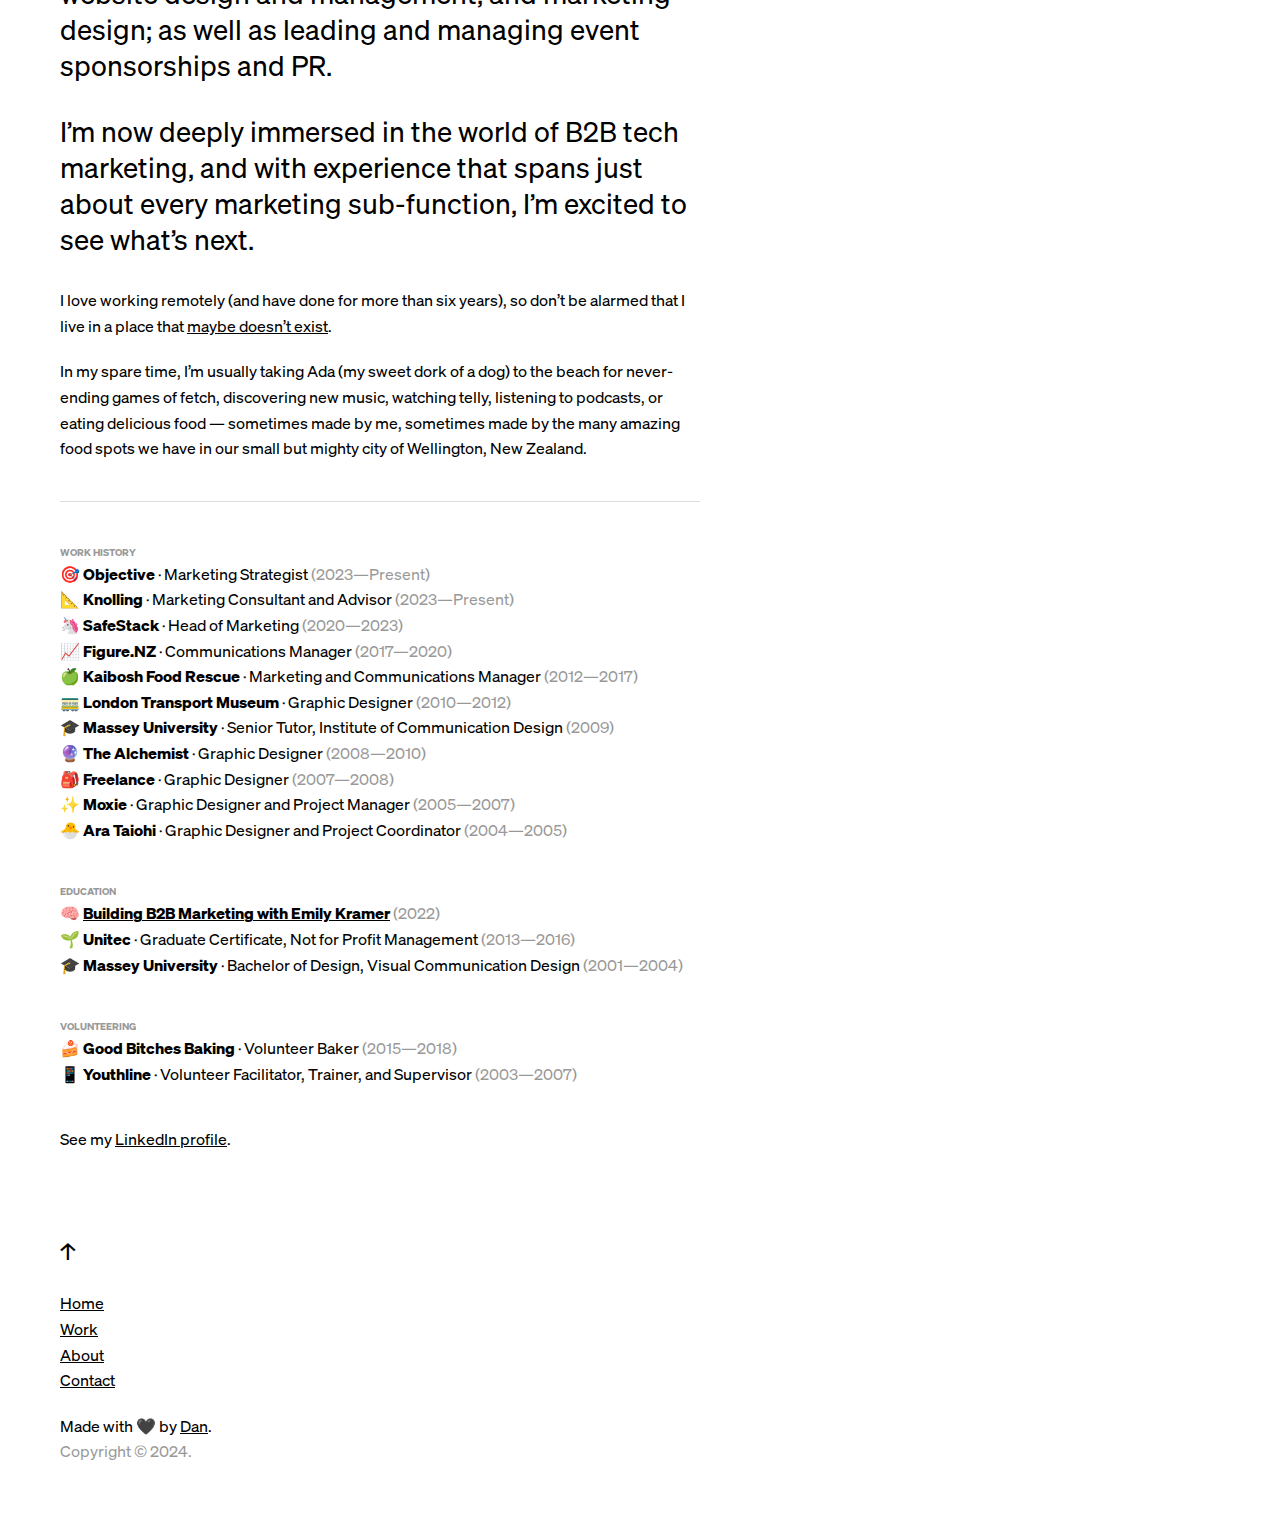
==== commit d38db06d: "chore: 2023 -> 2024" ====
--- a/index.html
+++ b/index.html
@@ -8,7 +8,7 @@
 
 		<meta name="description" content="Hi! I’m Noush, a multi-skilled tech marketing leader who specialises in product and content marketing." />
 		<meta name="author" content="Anoushka Isaac" />
-		<meta name="copyright" content="Copyright Anoushka Isaac, 2023" />
+		<meta name="copyright" content="Copyright Anoushka Isaac, 2024" />
 
 		<meta name="viewport" content="width=device-width, initial-scale=1, shrink-to-fit=no" />
 
@@ -239,7 +239,7 @@
 				<p></p>
 				<p>
 					Made with 🖤 by <a href="https://dan.newman.is">Dan</a>. <br />
-					<span class="opacity">Copyright &copy; 2023.</span>
+					<span class="opacity">Copyright &copy; 2024.</span>
 				</p>
 			</footer>
 		</div>
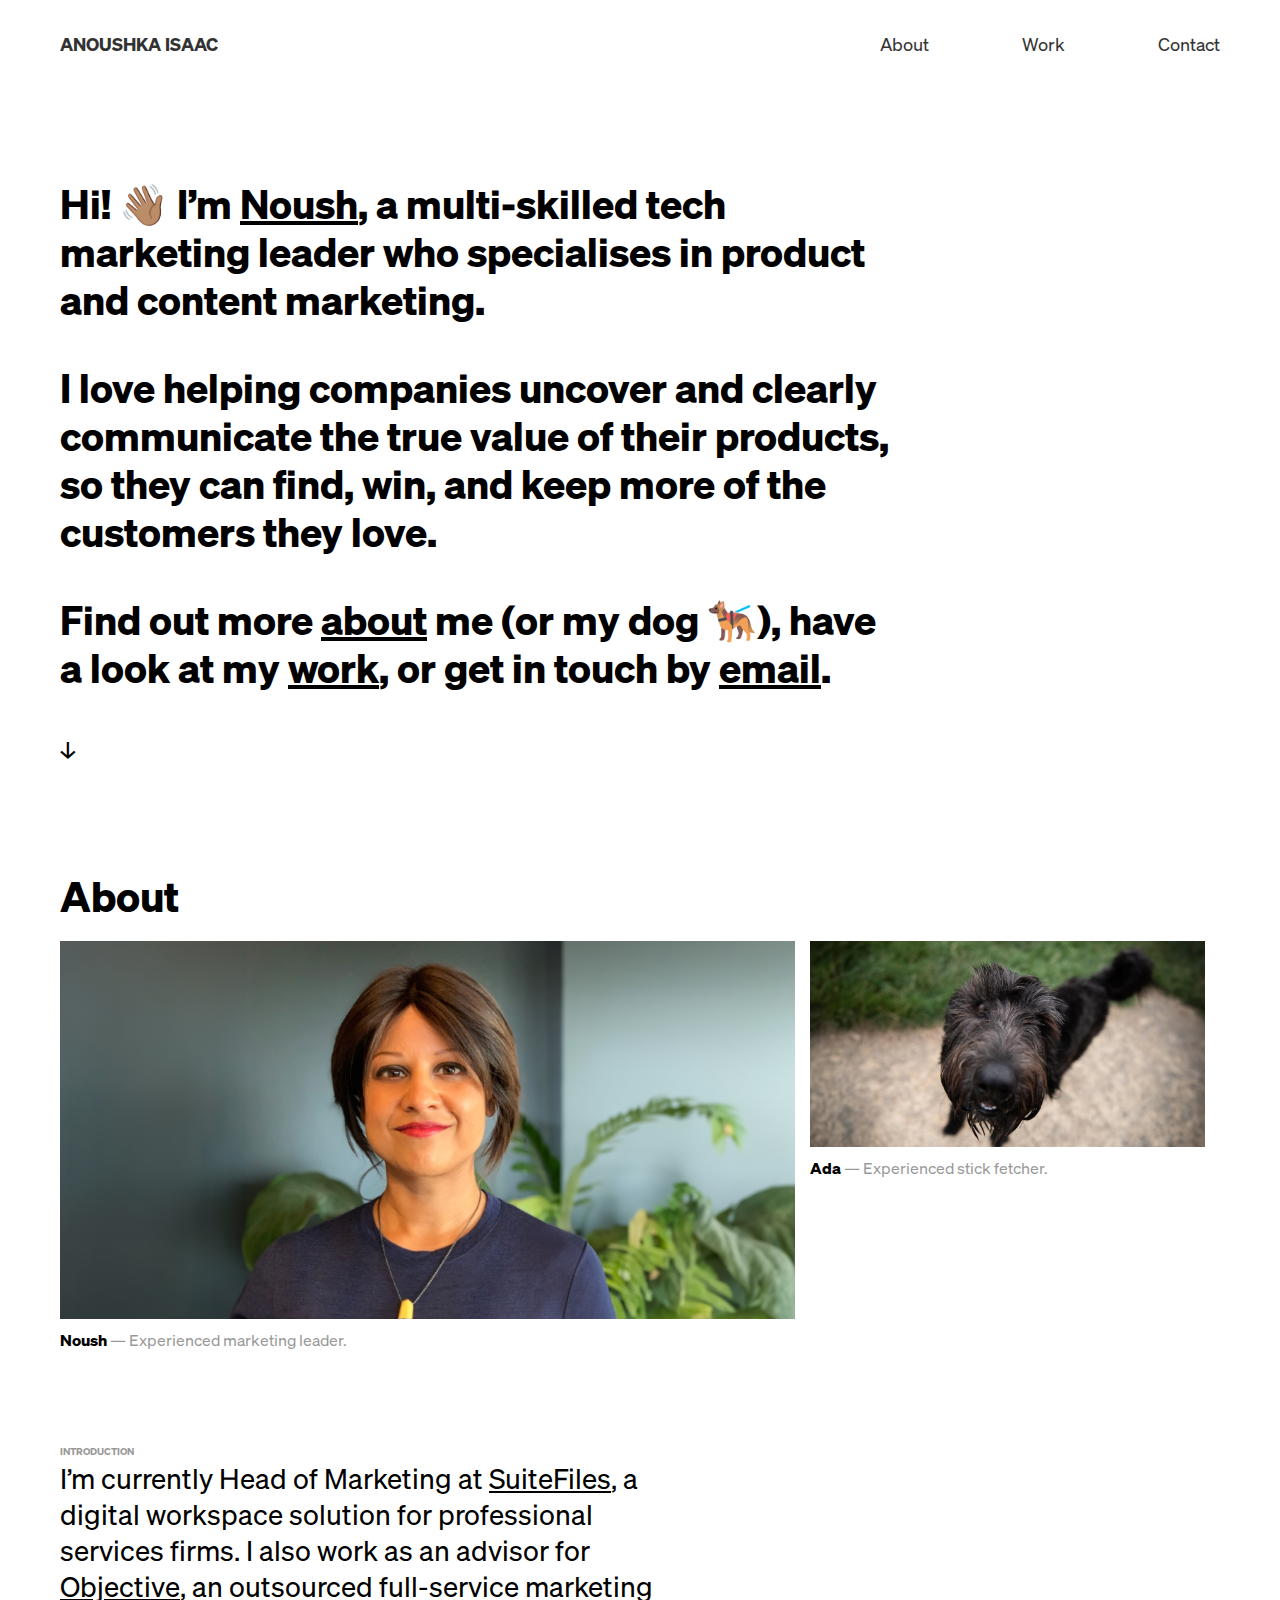
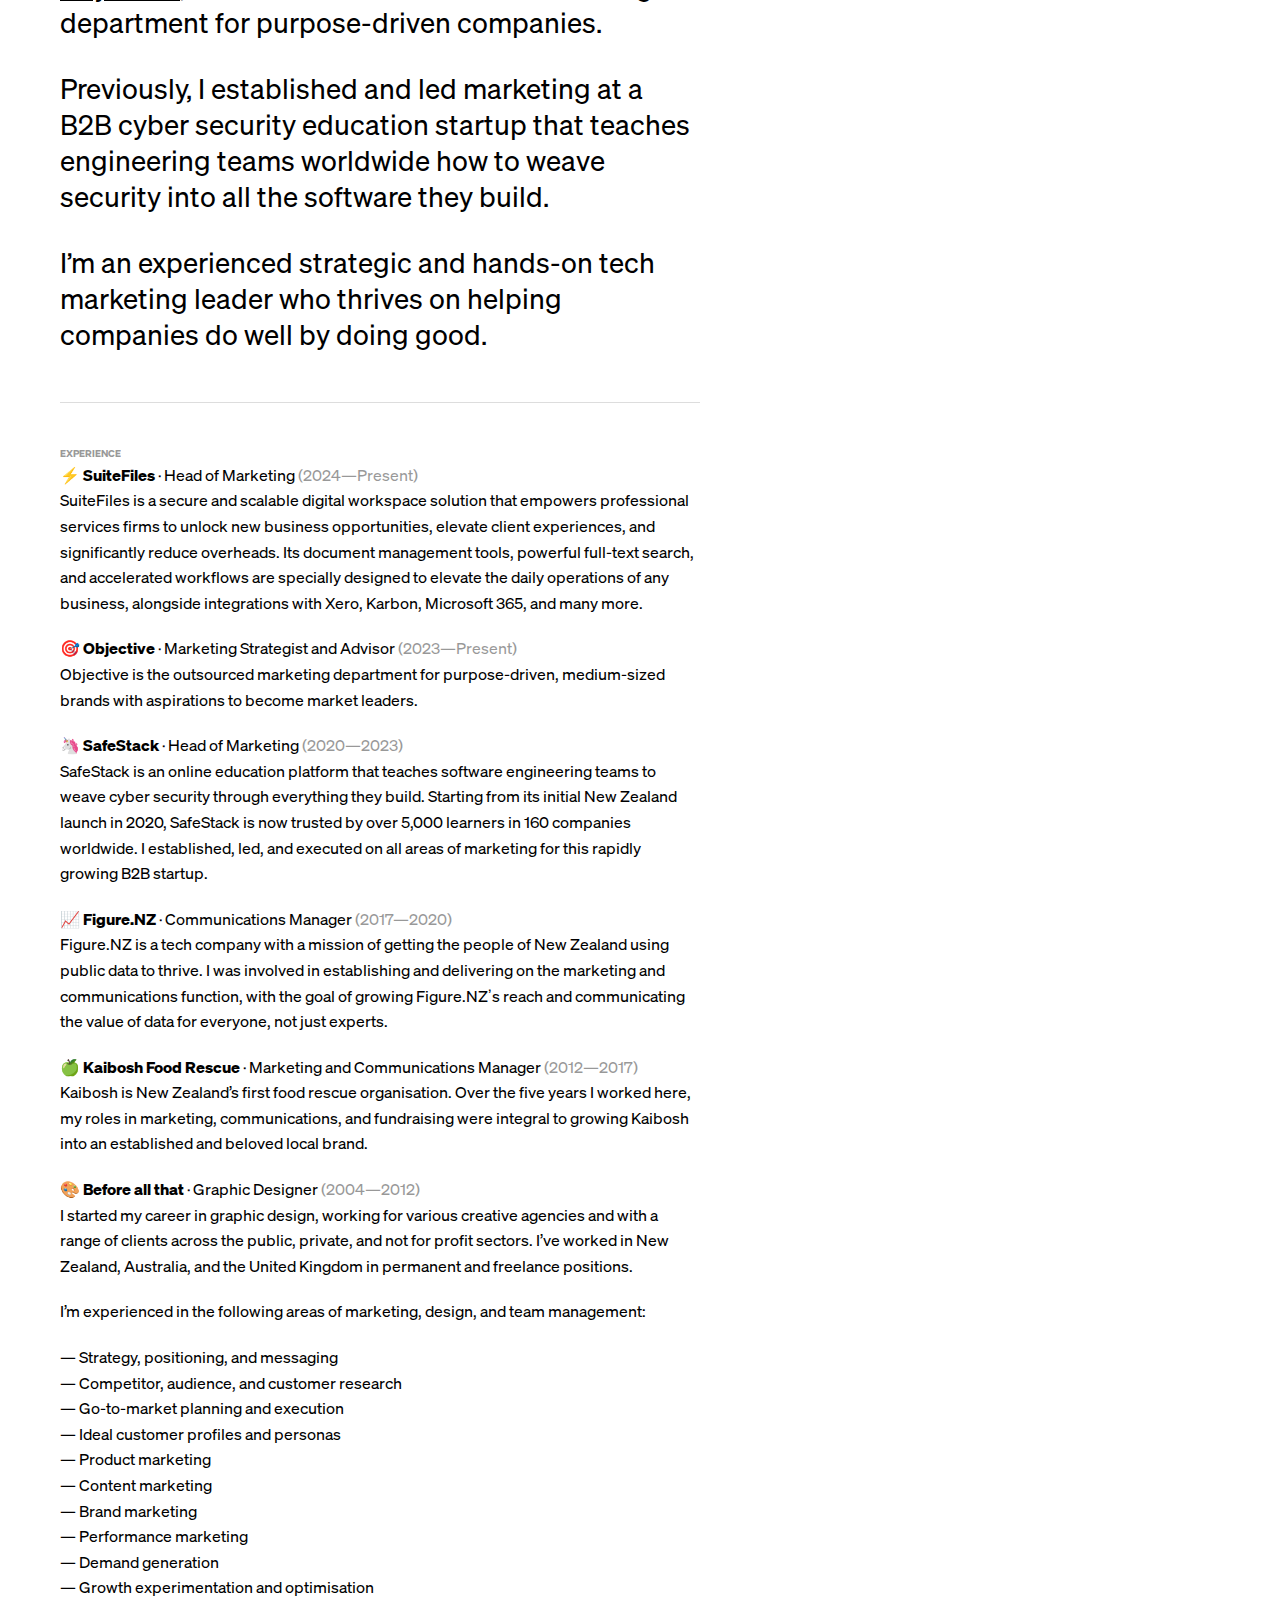
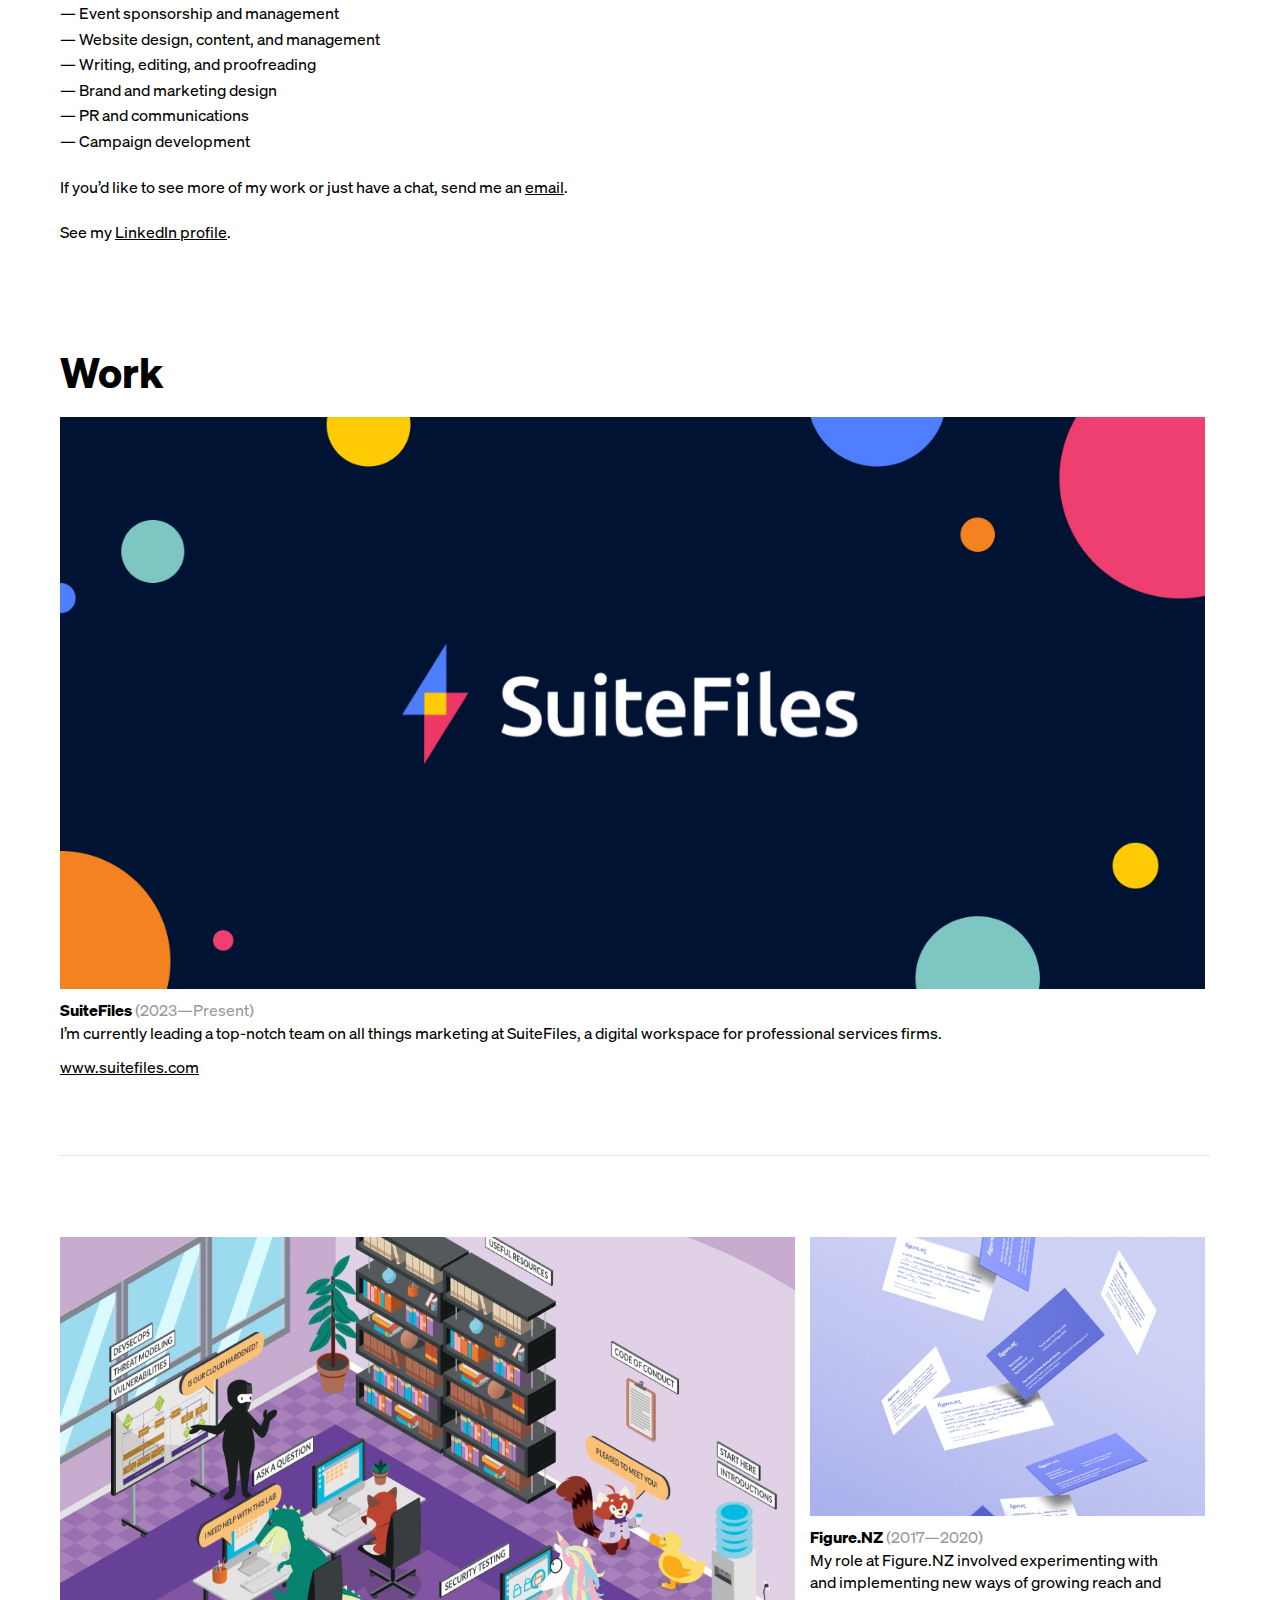
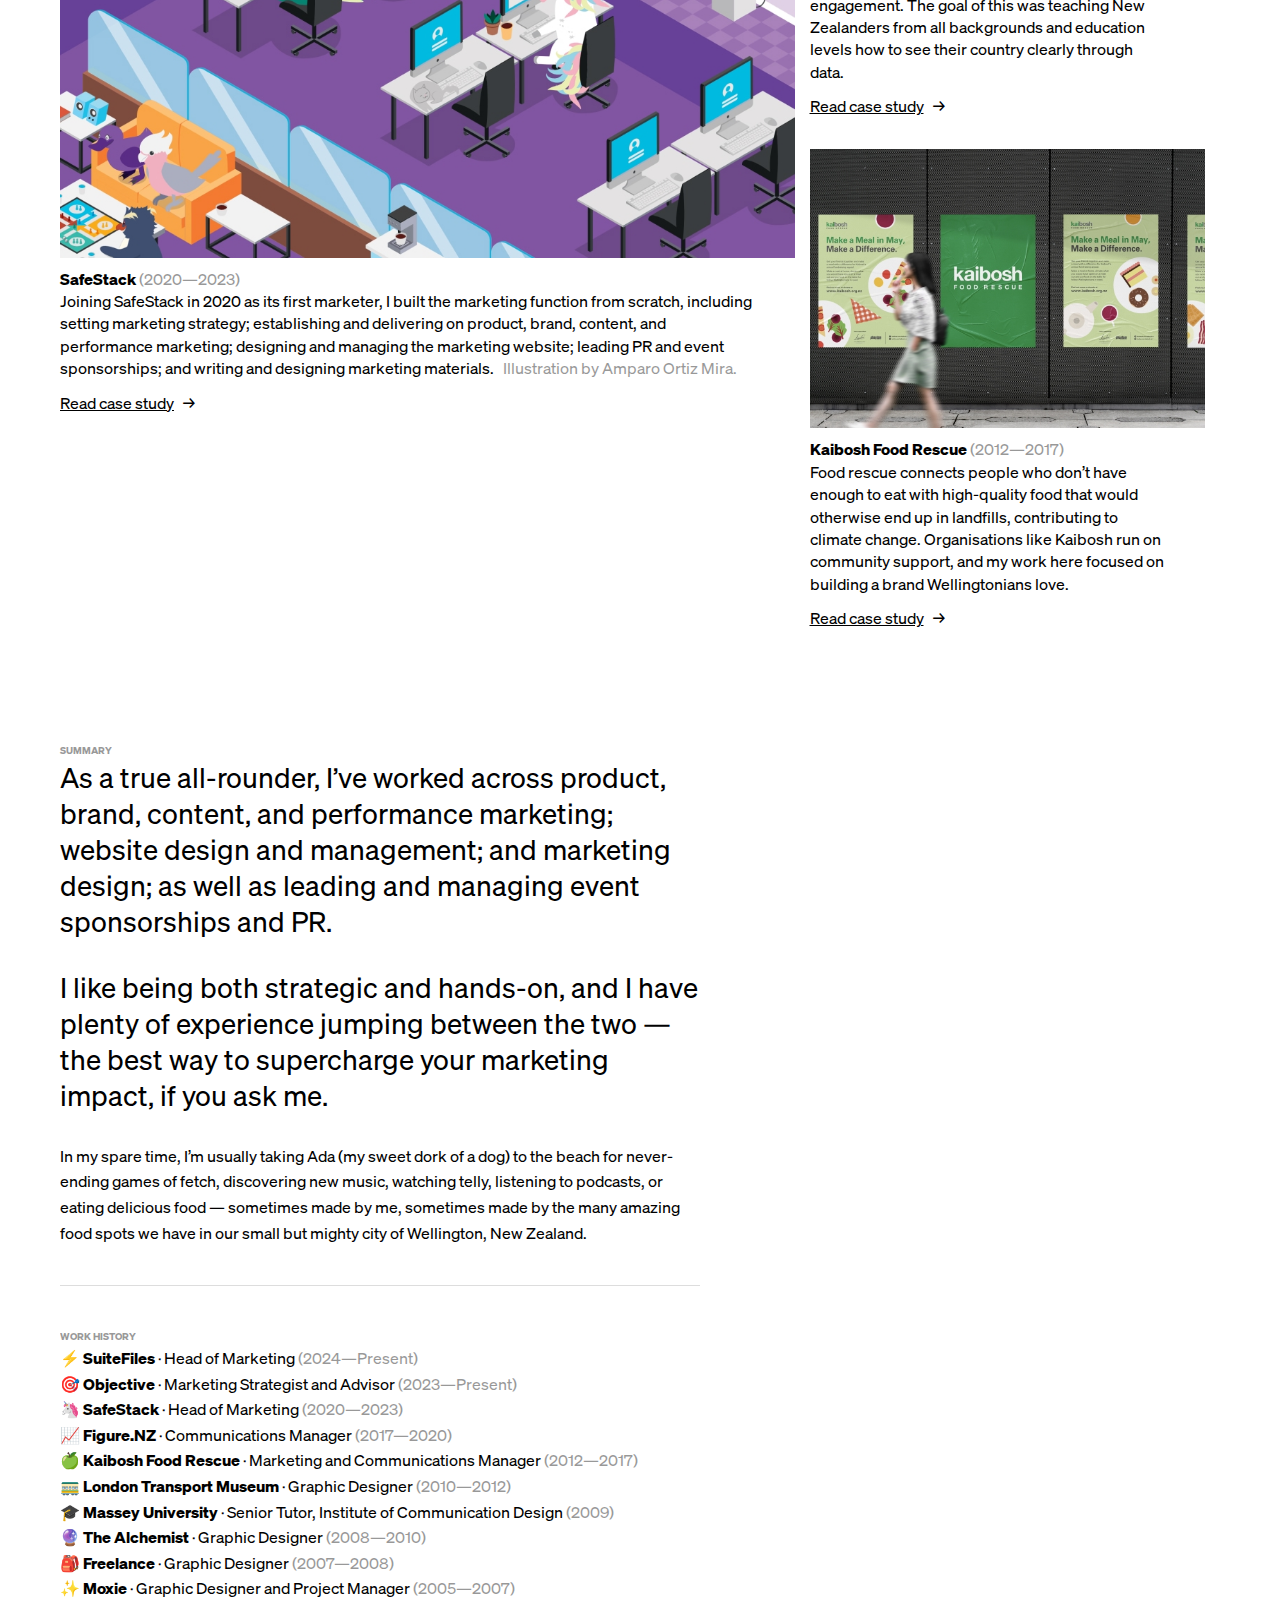
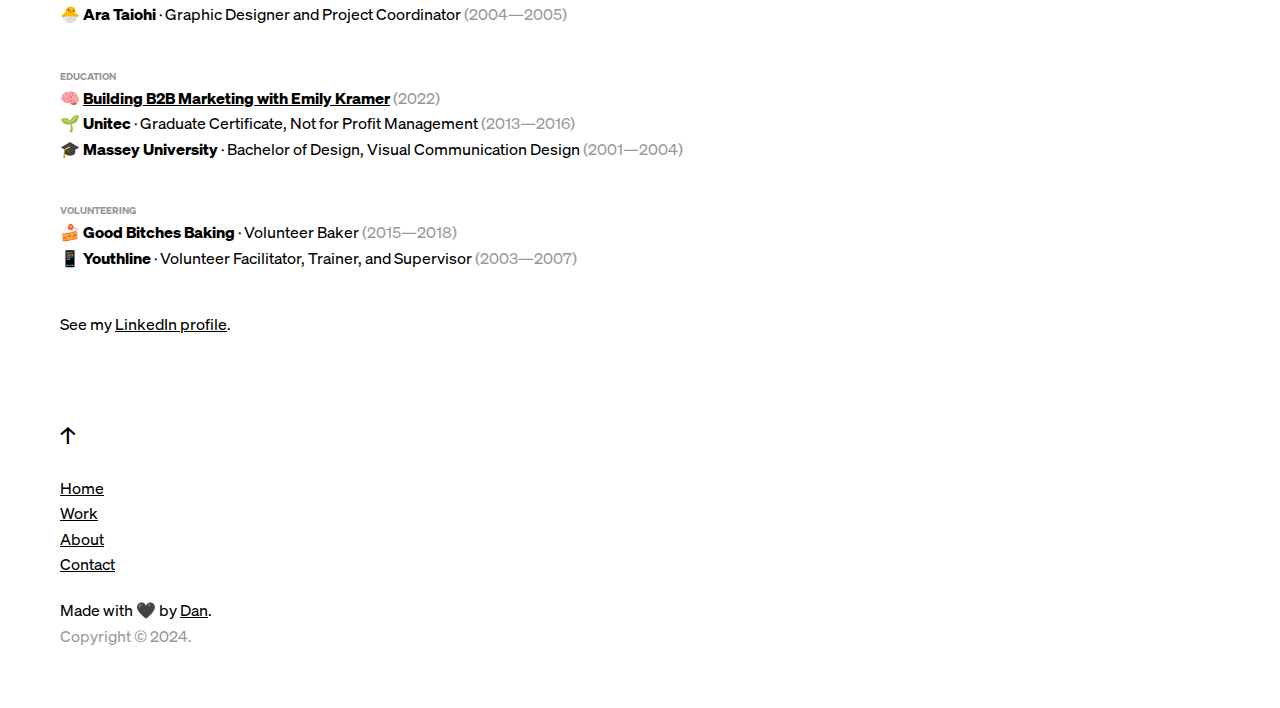
==== commit c402ea55: "feat: suitefiles" ====
--- a/index.html
+++ b/index.html
@@ -53,6 +53,35 @@
 					<li><a class="anchor" href="/#work">Work</a></li>
 					<li><a class="anchor" href="/#about">About</a></li>
 				</ul>
+				<div class="mobile menu">
+					<ul id="menu" class="hide">
+						<li><a href="/#about">About</a></li>
+						<li><a href="/#work">Work</a></li>
+						<li><a href="mailto:anoushkaisaac@gmail.com">Contact</a></li>
+						<br />
+						<li class="opacity">Case Studies</li>
+						<li><a href="/case-studies/safestack/">SafeStack</a></li>
+						<li><a href="/case-studies/figure-nz/">Figure.NZ</a></li>
+						<li><a href="/case-studies/kaibosh/">Kaibosh</a></li>
+						<br />
+						<li><a href="https://www.linkedin.com/in/anoushkaisaac/">LinkedIn</a></li>
+					</ul>
+					<a href="javascript:void(0);" onclick="mobileMenu()">
+						<i class="icon">
+							<svg width="15" height="12" fill="none" xmlns="http://www.w3.org/2000/svg"><path d="M.75.75h14M.75 10.75h14M.75 5.75h14" stroke="#000" stroke-linejoin="round" /></svg
+						></i>
+					</a>
+					<script>
+						function mobileMenu() {
+							var x = document.getElementById("menu");
+							if (x.style.display === "block") {
+								x.style.display = "none";
+							} else {
+								x.style.display = "block";
+							}
+						}
+					</script>
+				</div>
 			</nav>
 
 			<header>
@@ -79,20 +108,24 @@
 				</section>
 				<section>
 					<h4>Introduction</h4>
+					<p class="intro">
+						I’m currently Head of Marketing at <a href="https://suitefiles.com">SuiteFiles</a>, a digital workspace solution for professional services firms. I also work as an advisor for
+						<a href="https://objective.co.nz">Objective</a>, an outsourced full-service marketing department for purpose-driven companies.
+					</p>
+					<p class="intro">Previously, I established and led marketing at a B2B cyber security education startup that teaches engineering teams worldwide how to weave security into all the software they build.</p>
 					<p class="intro">I’m an experienced strategic and hands-on tech marketing leader who thrives on helping companies do well by doing good.</p>
-					<p class="intro">Most recently, I established and led marketing at a B2B cyber security education startup that teaches engineering teams worldwide how to weave security into all the software they build.</p>
-					<p class="intro">
-						I’m now looking for a new opportunity where I can focus on product or content marketing for a smart, purpose-driven company — either as a dedicated role, or as part of a generalist marketing leadership role
-						in an early-stage team.
-					</p>
-					<p class="intro">I have plenty of experience jumping between strategy and execution — the best way to supercharge your marketing impact, if you ask me.</p>
 					<hr />
 				</section>
 				<section>
 					<h4>Experience</h4>
 					<p>
-						🎯 <strong>Objective</strong> &middot; Marketing Strategist <span class="opacity">(2023—Present)</span> <br />Objective is the outsourced marketing department for purpose-driven, medium-sized brands with
-						aspirations to become market leaders.
+						⚡️ <strong>SuiteFiles</strong> &middot; Head of Marketing <span class="opacity">(2024—Present)</span> <br />SuiteFiles is a secure and scalable digital workspace solution that empowers professional services
+						firms to unlock new business opportunities, elevate client experiences, and significantly reduce overheads. Its document management tools, powerful full-text search, and accelerated workflows are specially
+						designed to elevate the daily operations of any business, alongside integrations with Xero, Karbon, Microsoft 365, and many more.
+					</p>
+					<p>
+						🎯 <strong>Objective</strong> &middot; Marketing Strategist and Advisor <span class="opacity">(2023—Present)</span> <br />Objective is the outsourced marketing department for purpose-driven, medium-sized
+						brands with aspirations to become market leaders.
 					</p>
 					<p>
 						🦄 <strong>SafeStack</strong> &middot; Head of Marketing <span class="opacity">(2020—2023)</span> <br />SafeStack is an online education platform that teaches software engineering teams to weave cyber
@@ -139,6 +172,21 @@
 				<section class="images">
 					<h3 id="work">Work</h3>
 					<div class="row">
+						<div class="column-100">
+							<!-- SuiteFiles -->
+							<a class="image" href="https://suitefiles.com"
+								><img class="desktop" srcset="/files/images/home/suitefiles.jpg 1x, /files/images/home/suitefiles-2x.jpg 2x" style="width: 100%; aspect-ratio: 1665 / 418" alt="SuiteFiles" />
+								<img class="hide" srcset="/files/images/home/suitefiles-mobile.jpg 2x" style="width: 100%; aspect-ratio: " alt="SuiteFiles"
+							/></a>
+							<p class="caption">
+								<strong>SuiteFiles</strong> <span class="opacity">(2023—Present)</span> <br />
+								I’m currently leading a top-notch team on all things marketing at SuiteFiles, a digital workspace for professional services firms.
+							</p>
+							<p class="link"><a href="https://suitefiles.com">www.suitefiles.com</a></p>
+						</div>
+					</div>
+					<hr class="massive" />
+					<div class="row">
 						<div class="column-60">
 							<!-- SafeStack -->
 							<a class="image" href="/case-studies/safestack/"
@@ -179,11 +227,8 @@
 					<p class="intro">
 						As a true all-rounder, I’ve worked across product, brand, content, and performance marketing; website design and management; and marketing design; as well as leading and managing event sponsorships and PR.
 					</p>
-					<p class="intro">I’m now deeply immersed in the world of B2B tech marketing, and with experience that spans just about every marketing sub-function, I’m excited to see what’s next.</p>
-					<p>
-						I love working remotely (and have done for more than six years), so don’t be alarmed that I live in a place that
-						<a href="https://en.m.wikipedia.org/wiki/Omission_of_New_Zealand_from_maps">maybe doesn’t exist</a>.
-					</p>
+
+					<p class="intro">I like being both strategic and hands-on, and I have plenty of experience jumping between the two — the best way to supercharge your marketing impact, if you ask me.</p>
 					<p>
 						In my spare time, I’m usually taking Ada (my sweet dork of a dog) to the beach for never-ending games of fetch, discovering new music, watching telly, listening to podcasts, or eating delicious food —
 						sometimes made by me, sometimes made by the many amazing food spots we have in our small but mighty city of Wellington, New Zealand.
@@ -193,8 +238,8 @@
 				<section>
 					<h4>Work History</h4>
 					<ul>
-						<li>🎯 <strong>Objective</strong> &middot; Marketing Strategist <span class="opacity">(2023—Present)</span></li>
-						<li>📐 <strong>Knolling</strong> &middot; Marketing Consultant and Advisor <span class="opacity">(2023—Present)</span></li>
+						<li>⚡️ <strong>SuiteFiles</strong> &middot; Head of Marketing <span class="opacity">(2024—Present)</span></li>
+						<li>🎯 <strong>Objective</strong> &middot; Marketing Strategist and Advisor <span class="opacity">(2023—Present)</span></li>
 						<li>🦄 <strong>SafeStack</strong> &middot; Head of Marketing <span class="opacity">(2020—2023)</span></li>
 						<li>📈 <strong>Figure.NZ</strong> &middot; Communications Manager <span class="opacity">(2017—2020)</span></li>
 						<li>🍏 <strong>Kaibosh Food Rescue</strong> &middot; Marketing and Communications Manager <span class="opacity">(2012—2017)</span></li>
--- a/files/css/styles.css
+++ b/files/css/styles.css
@@ -624,6 +624,12 @@
 	opacity: 0.8;
 }
 
+hr.massive {
+	margin: 0px 10px 80px 0;
+	border-top: 1px solid #dddddd;
+	opacity: 0.8;
+}
+
 .opacity {
 	opacity: 0.4;
 }
@@ -643,6 +649,14 @@
 
 .desktop {
 	display: inline;
+}
+
+.hide {
+	display: none;
+}
+
+.menu {
+	display: none;
 }
 
 ul.small {
@@ -692,8 +706,12 @@
 		float: right;
 		margin-left: 8%;
 	}
-	.desktop {
+	.desktop,
+	.menu {
 		display: none;
+	}
+	.hide {
+		display: inline;
 	}
 }
 @media only screen and (max-width: 900px) {
@@ -715,6 +733,31 @@
 	nav a {
 		opacity: 1;
 	}
+	/* Mobile Menu */
+	.menu .hide {
+		display: none;
+	}
+	.menu {
+		display: inline;
+	}
+	.mobile ul {
+		overflow: hidden;
+		position: relative;
+		margin-top: 20px;
+		padding: 20px 0px 30px 0;
+		border-top: 1px solid #dddddd;
+	}
+	.mobile a {
+		display: block;
+		line-height: 1.6em;
+	}
+	.mobile a i.icon {
+		display: block;
+		position: absolute;
+		right: 20px;
+		top: 24px;
+	}
+	/* -- */
 	.home header {
 		padding-top: 40px;
 	}
@@ -799,6 +842,14 @@
 	}
 	.desktop {
 		display: none;
+	}
+	.hide {
+		display: inline;
+	}
+	hr.massive {
+		margin-bottom: 40px;
+		margin-right: 0px;
+		max-width: 615px;
 	}
 	table {
 		padding-top: 40px;
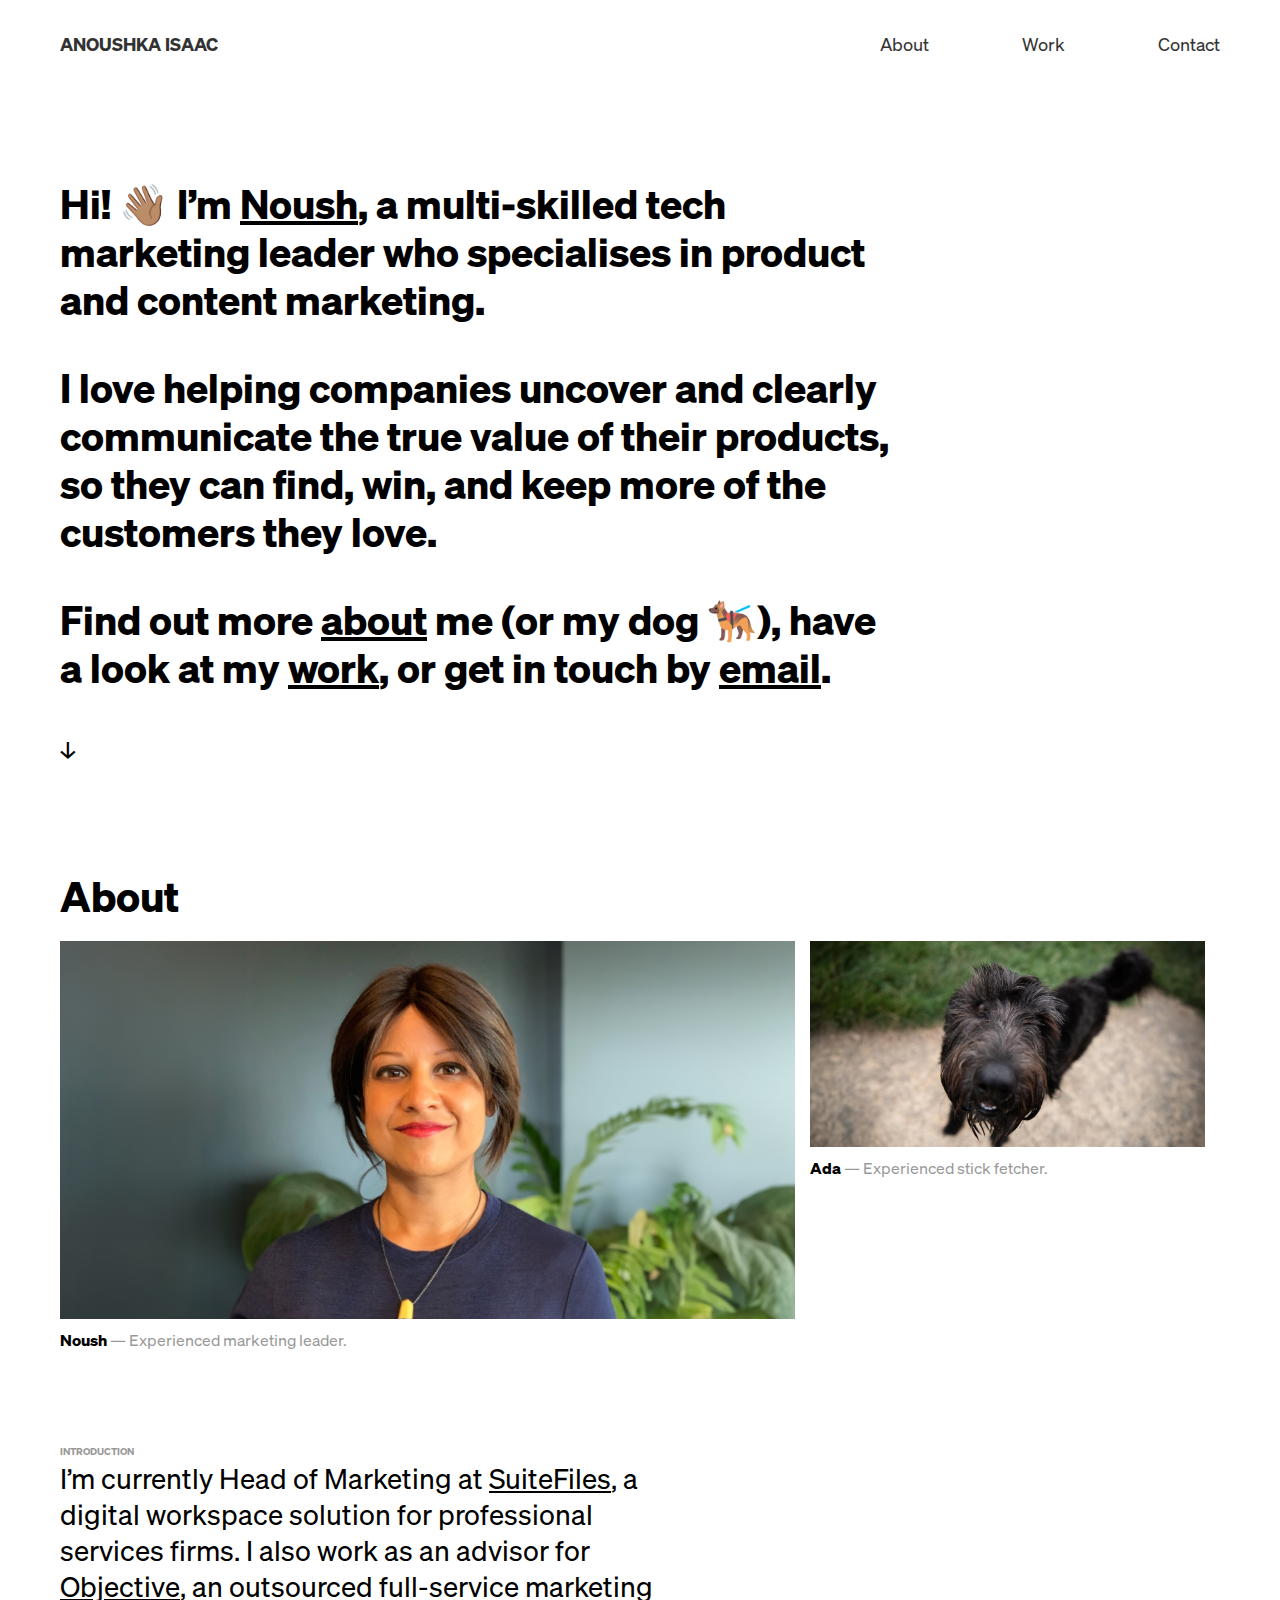
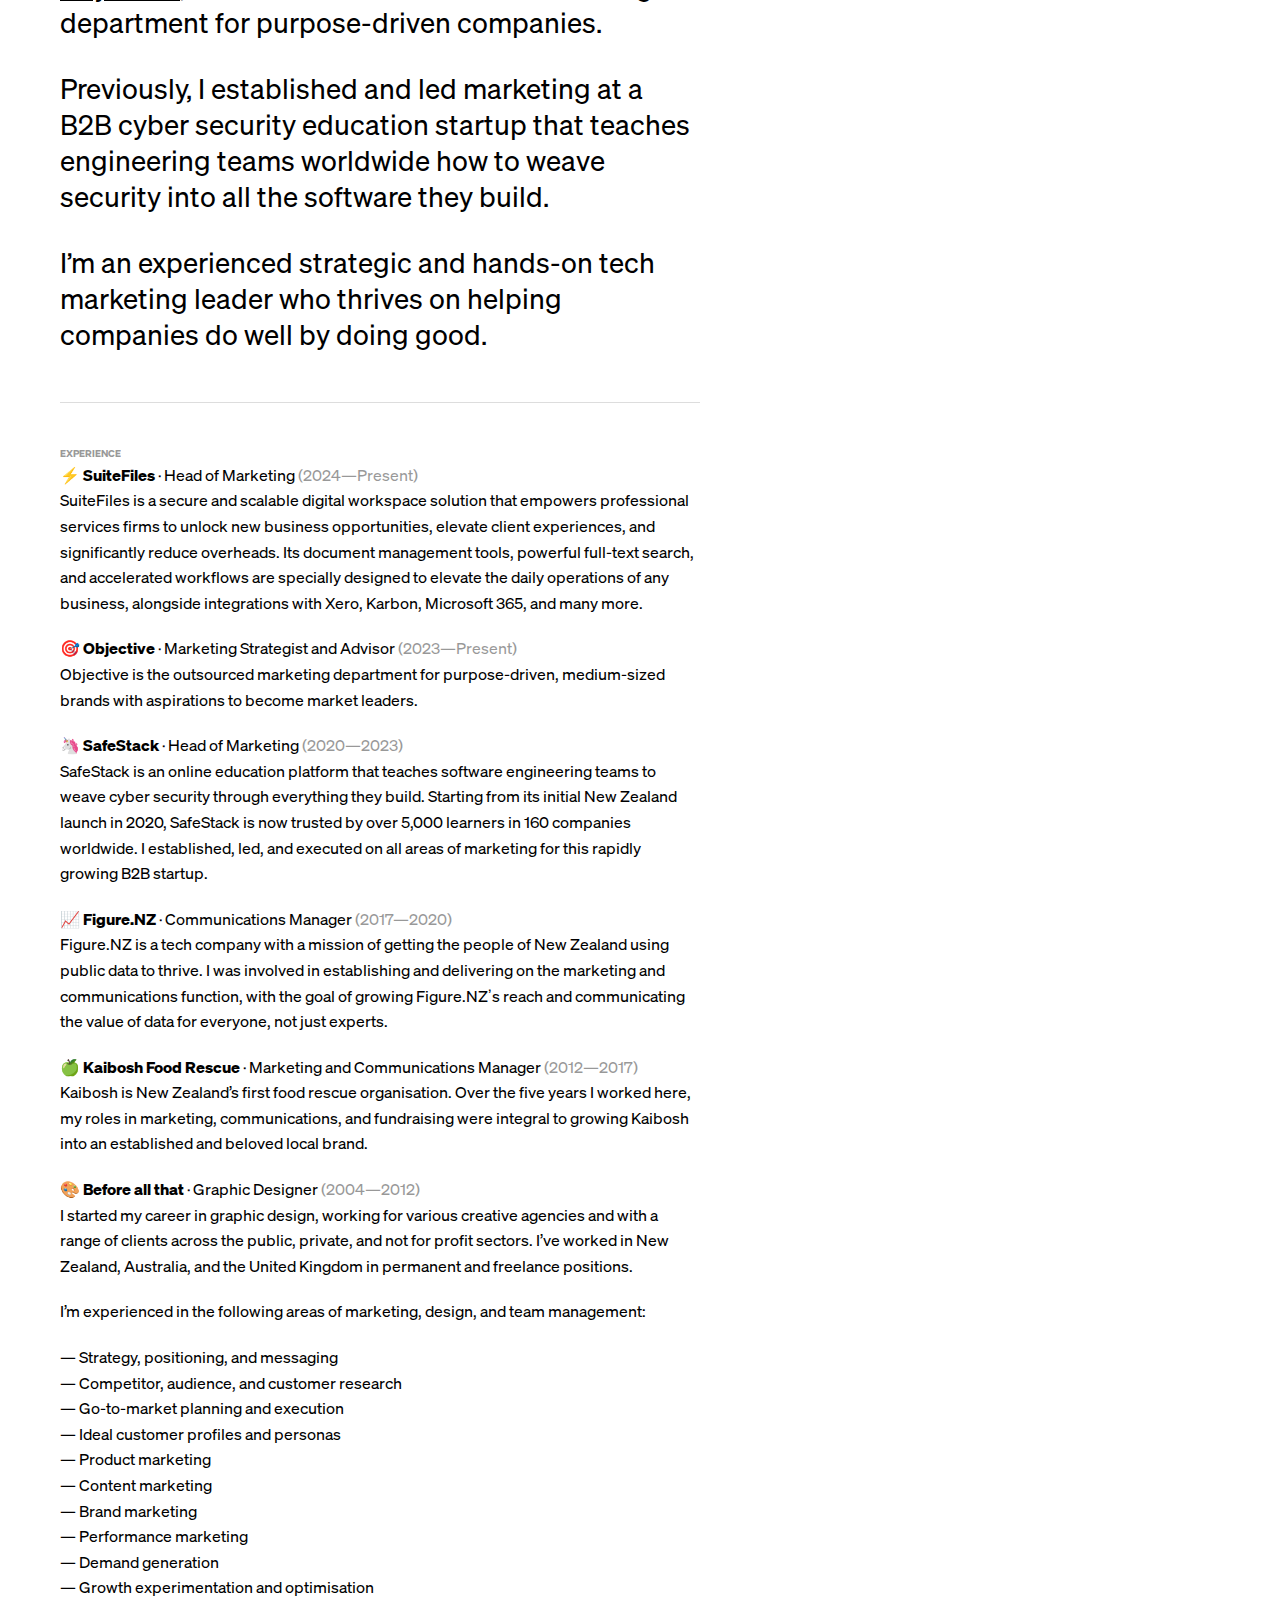
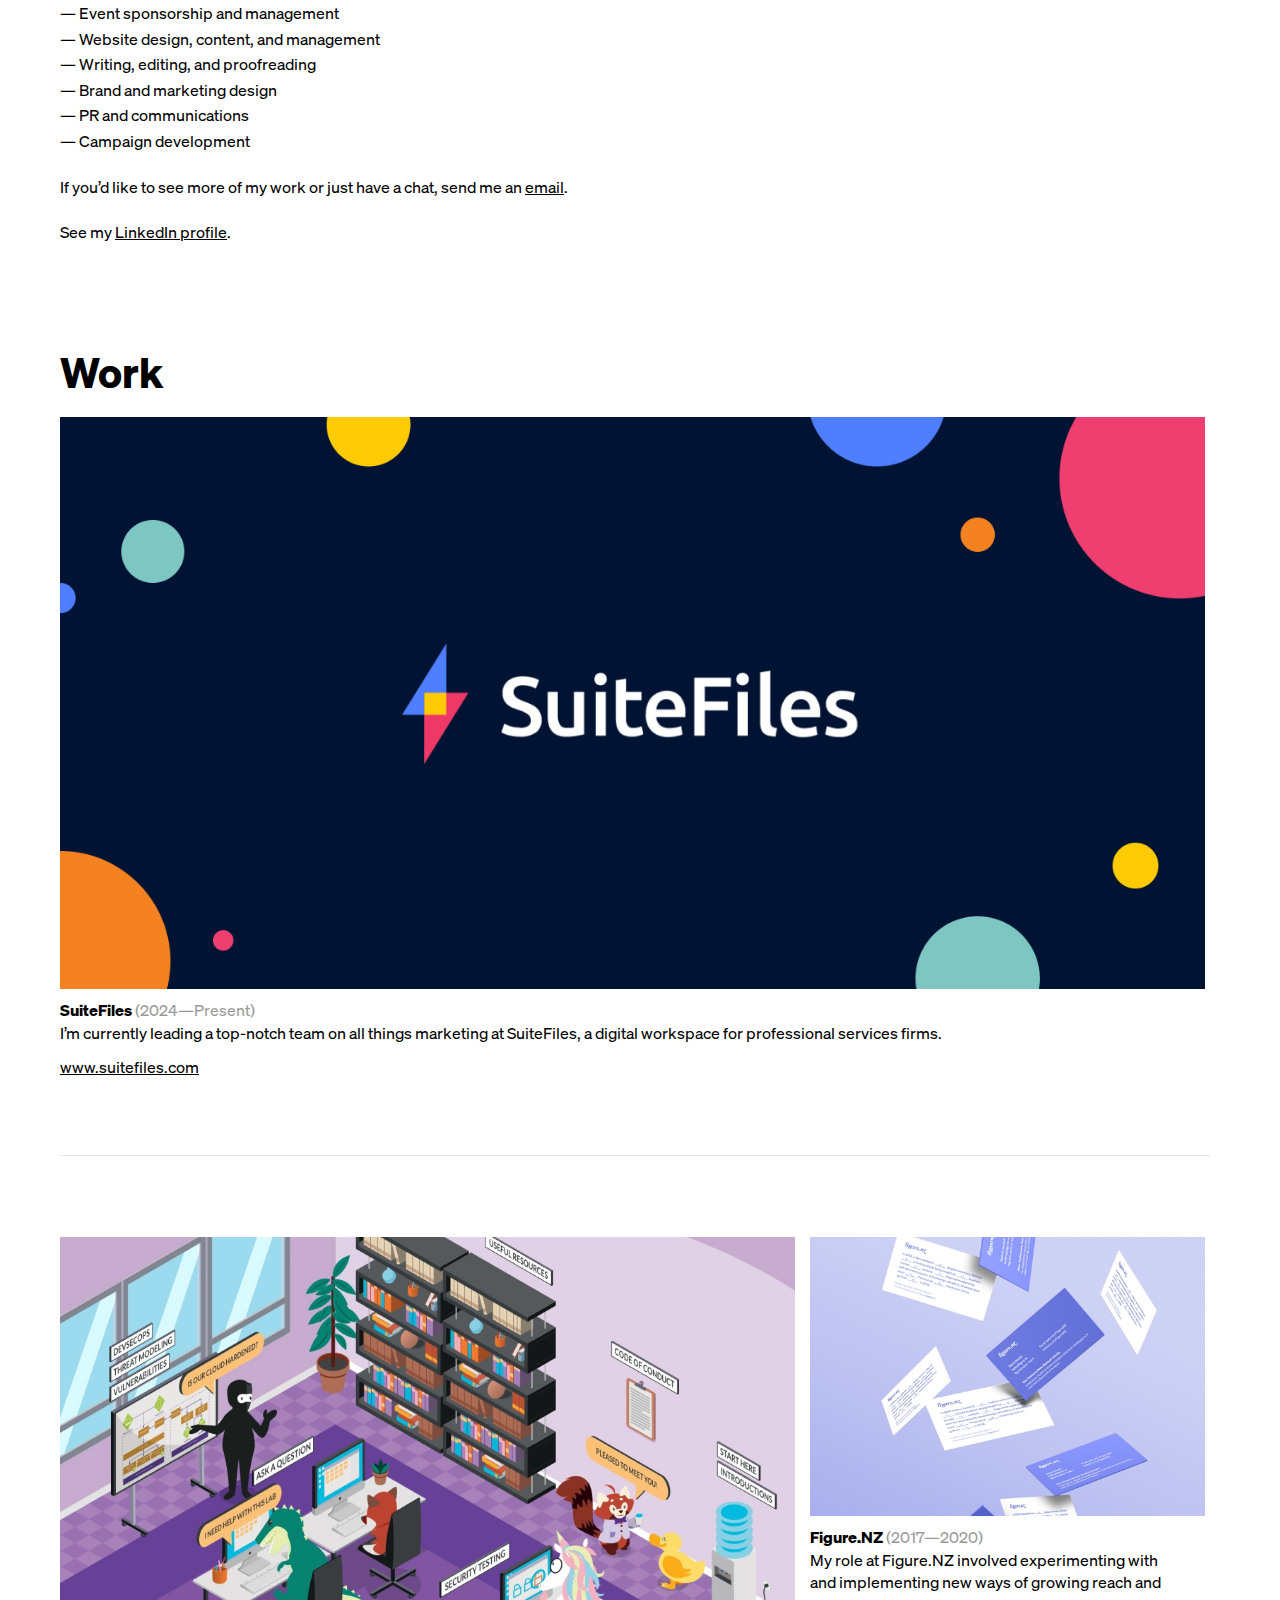
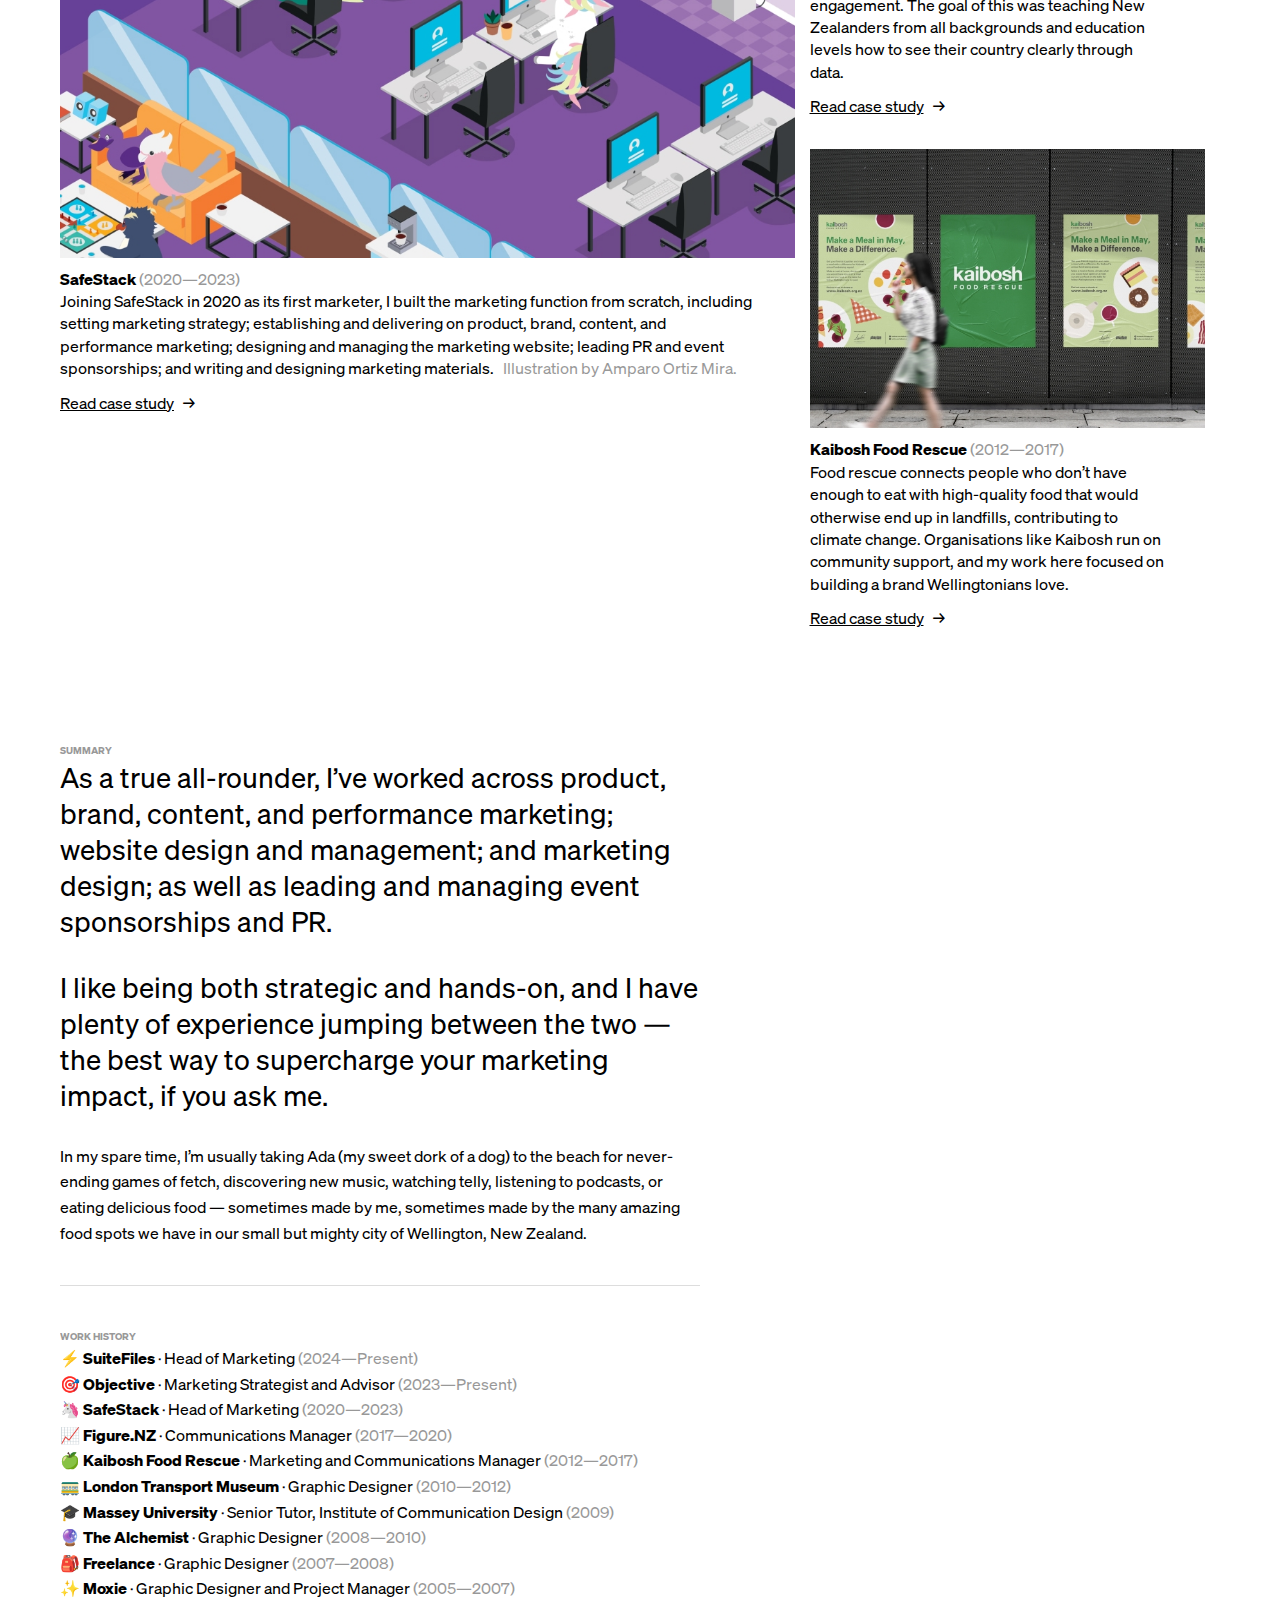
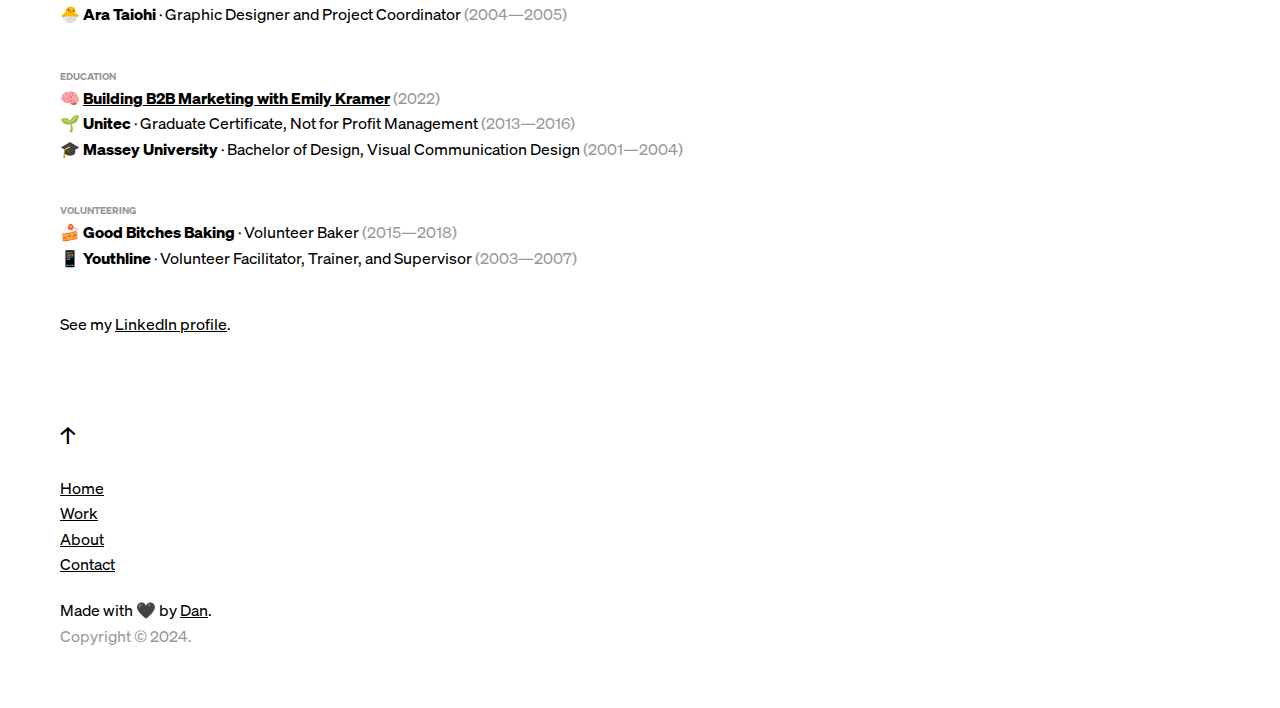
==== commit a9a45e99: "fix: typo" ====
--- a/index.html
+++ b/index.html
@@ -179,7 +179,7 @@
 								<img class="hide" srcset="/files/images/home/suitefiles-mobile.jpg 2x" style="width: 100%; aspect-ratio: " alt="SuiteFiles"
 							/></a>
 							<p class="caption">
-								<strong>SuiteFiles</strong> <span class="opacity">(2023—Present)</span> <br />
+								<strong>SuiteFiles</strong> <span class="opacity">(2024—Present)</span> <br />
 								I’m currently leading a top-notch team on all things marketing at SuiteFiles, a digital workspace for professional services firms.
 							</p>
 							<p class="link"><a href="https://suitefiles.com">www.suitefiles.com</a></p>
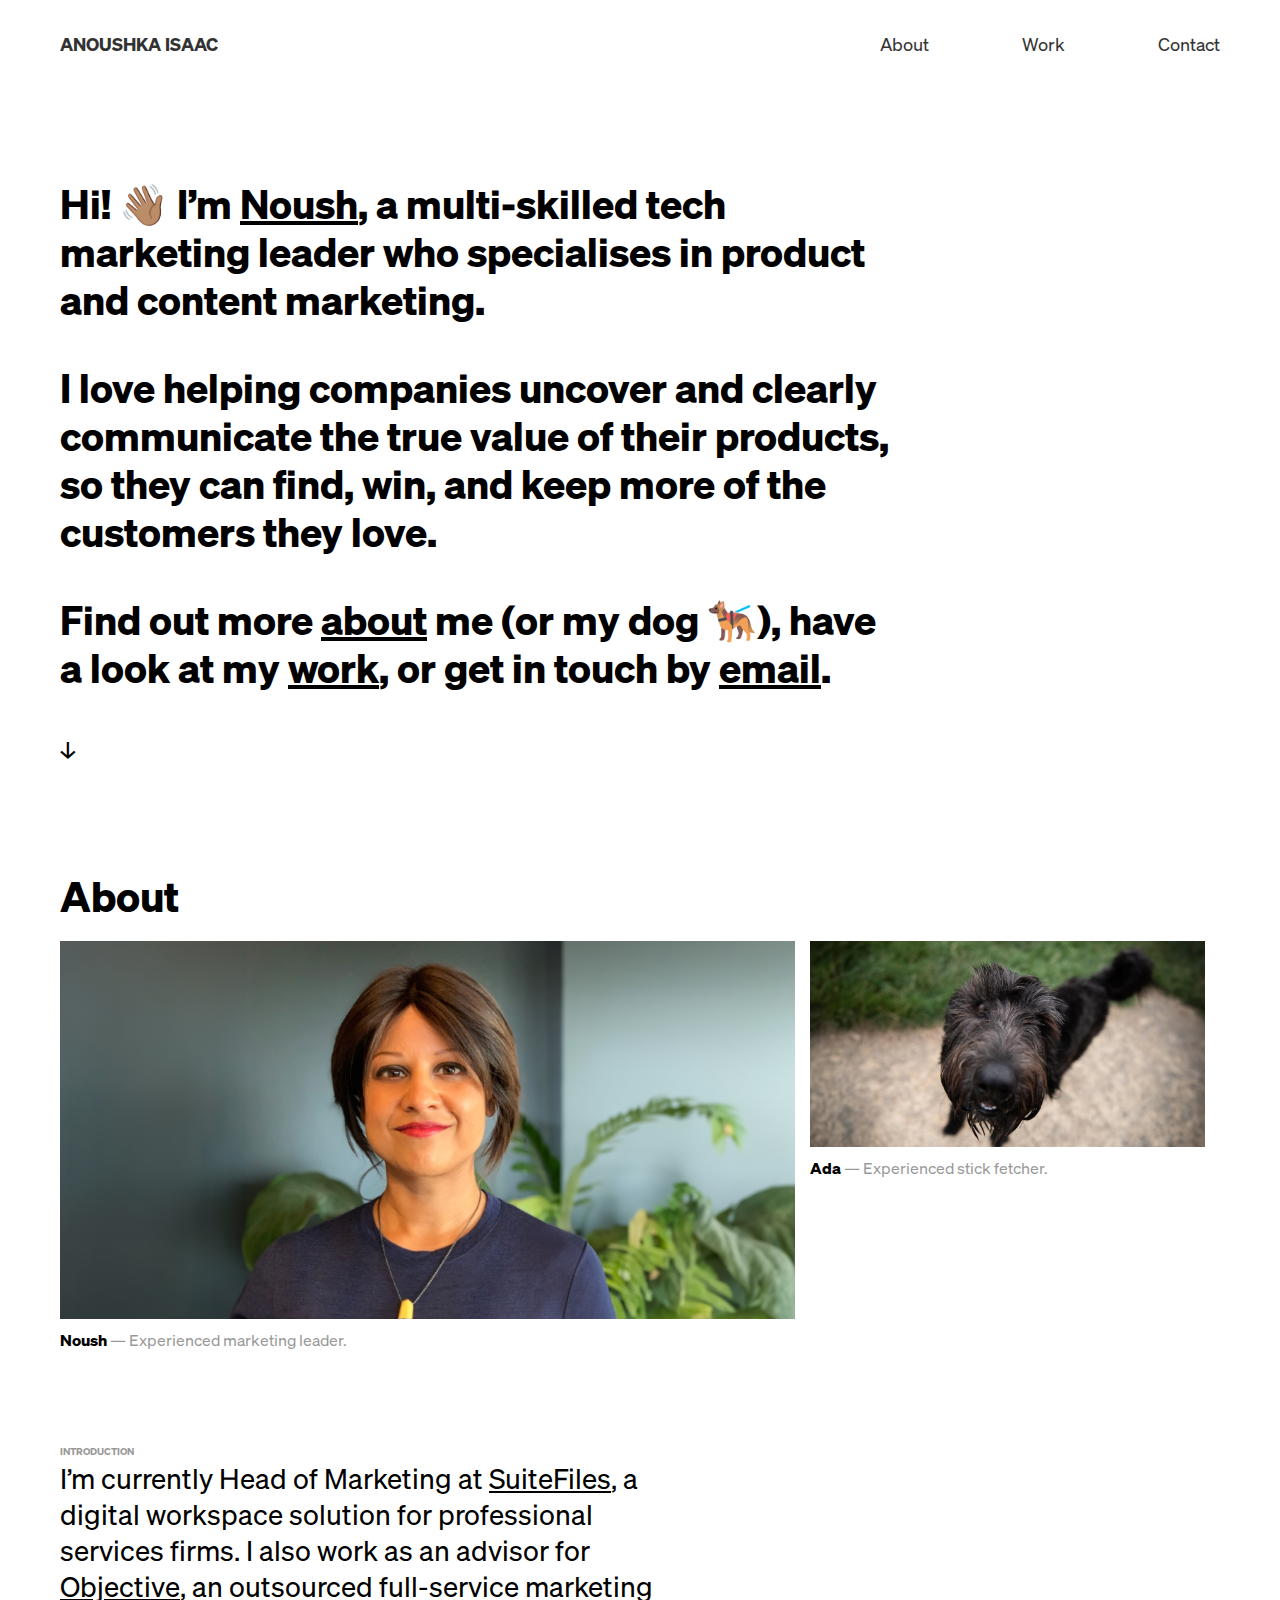
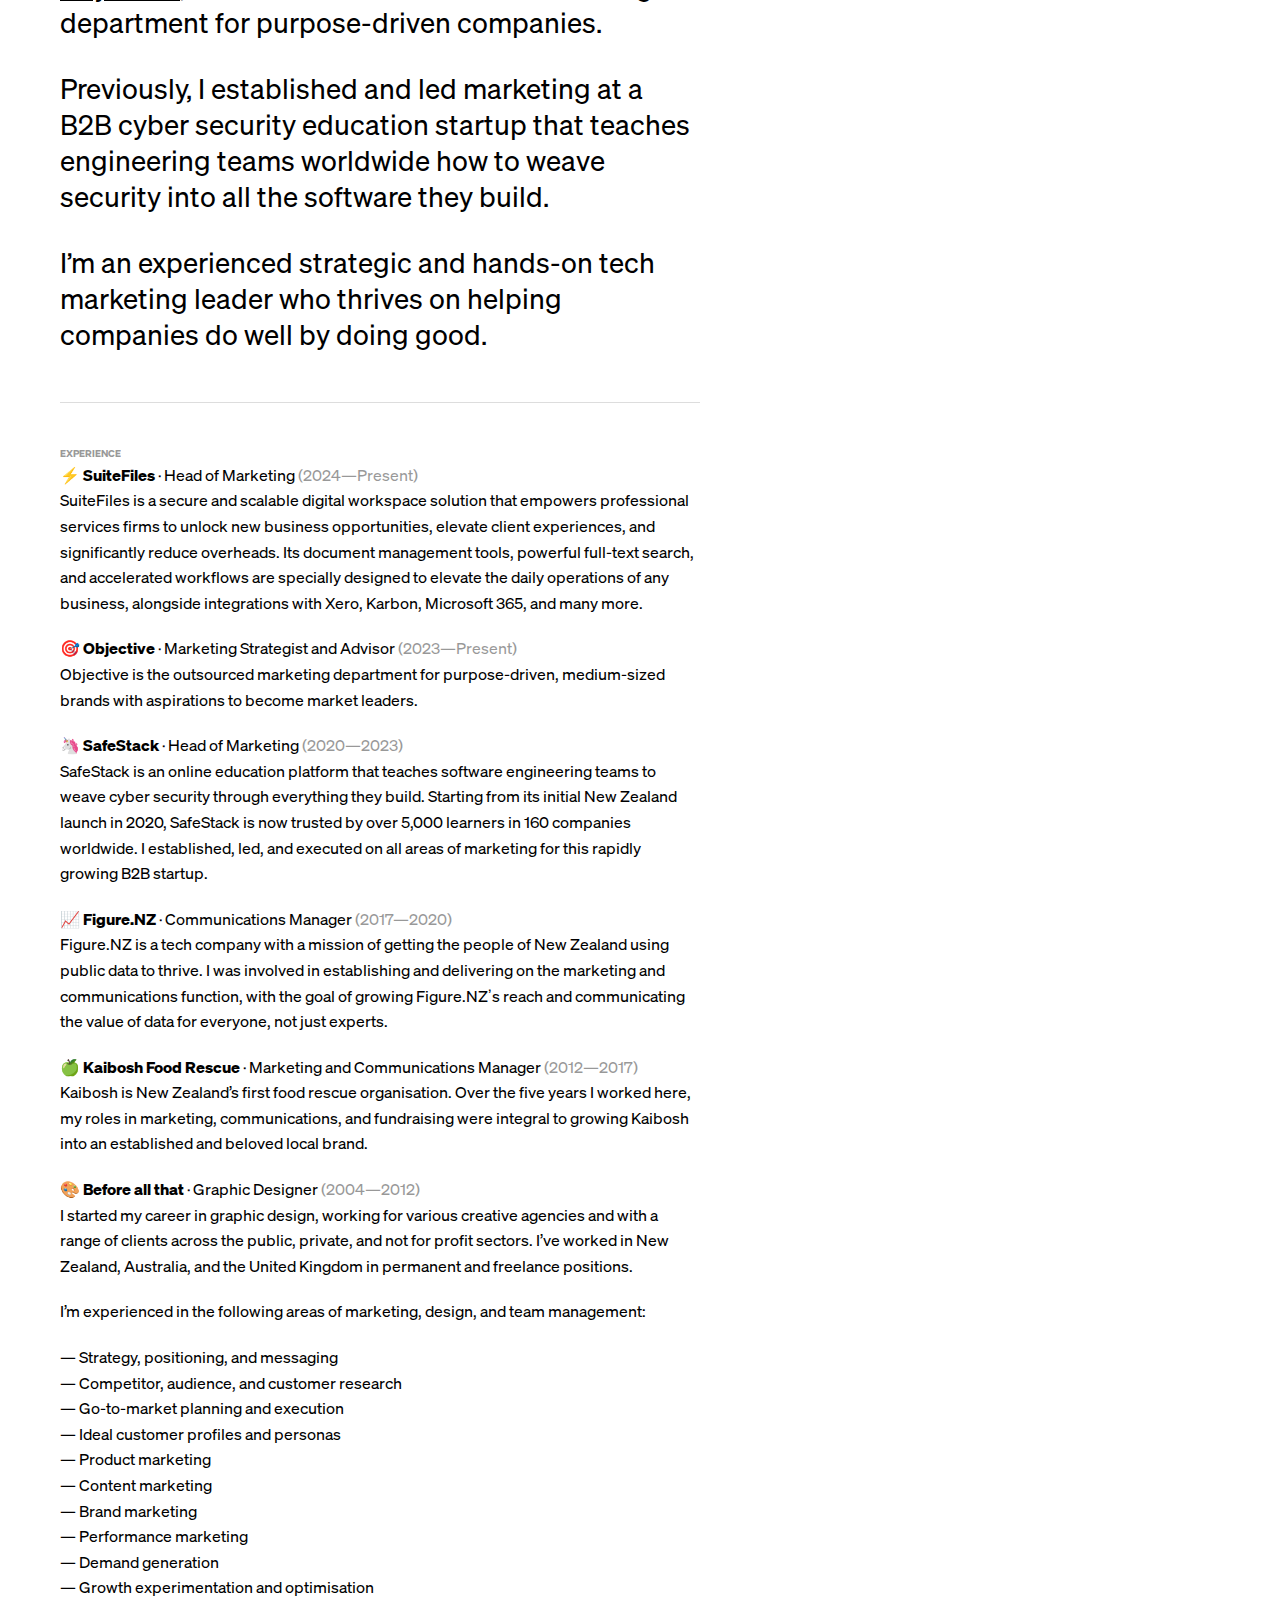
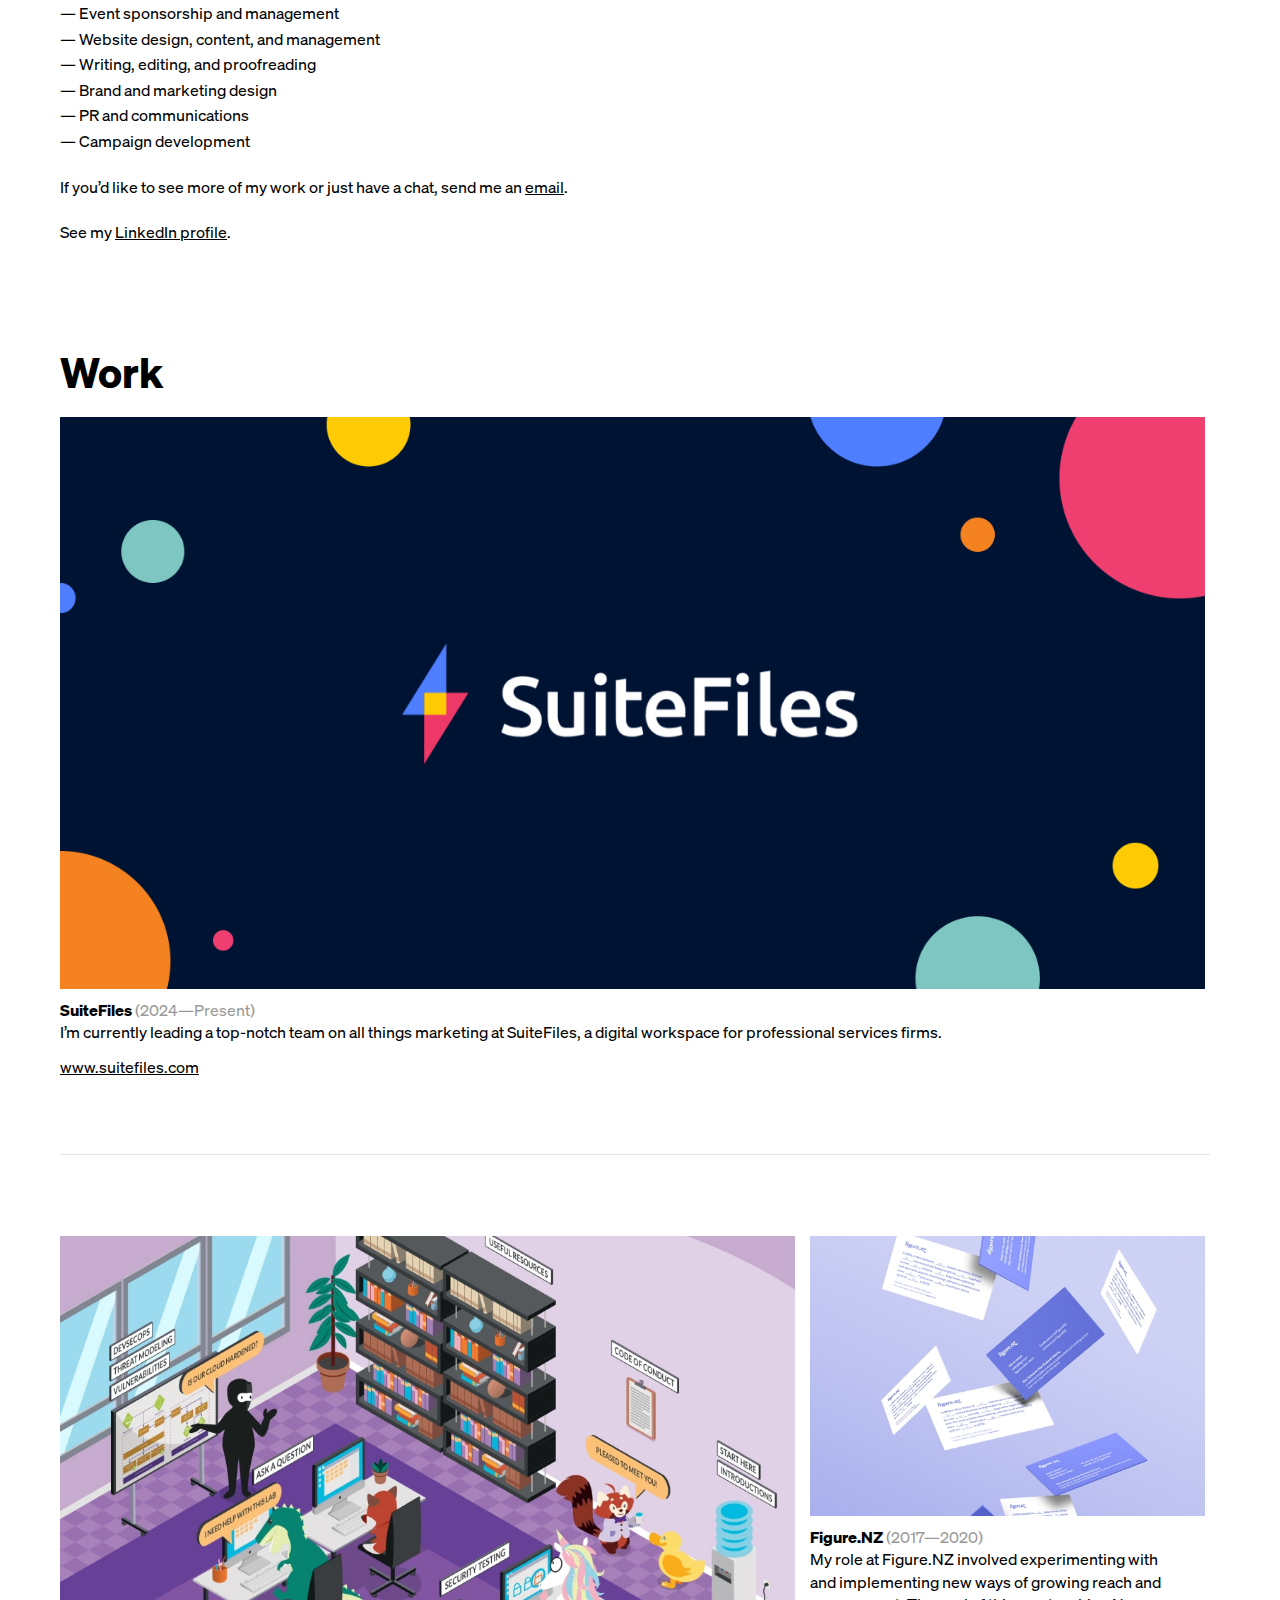
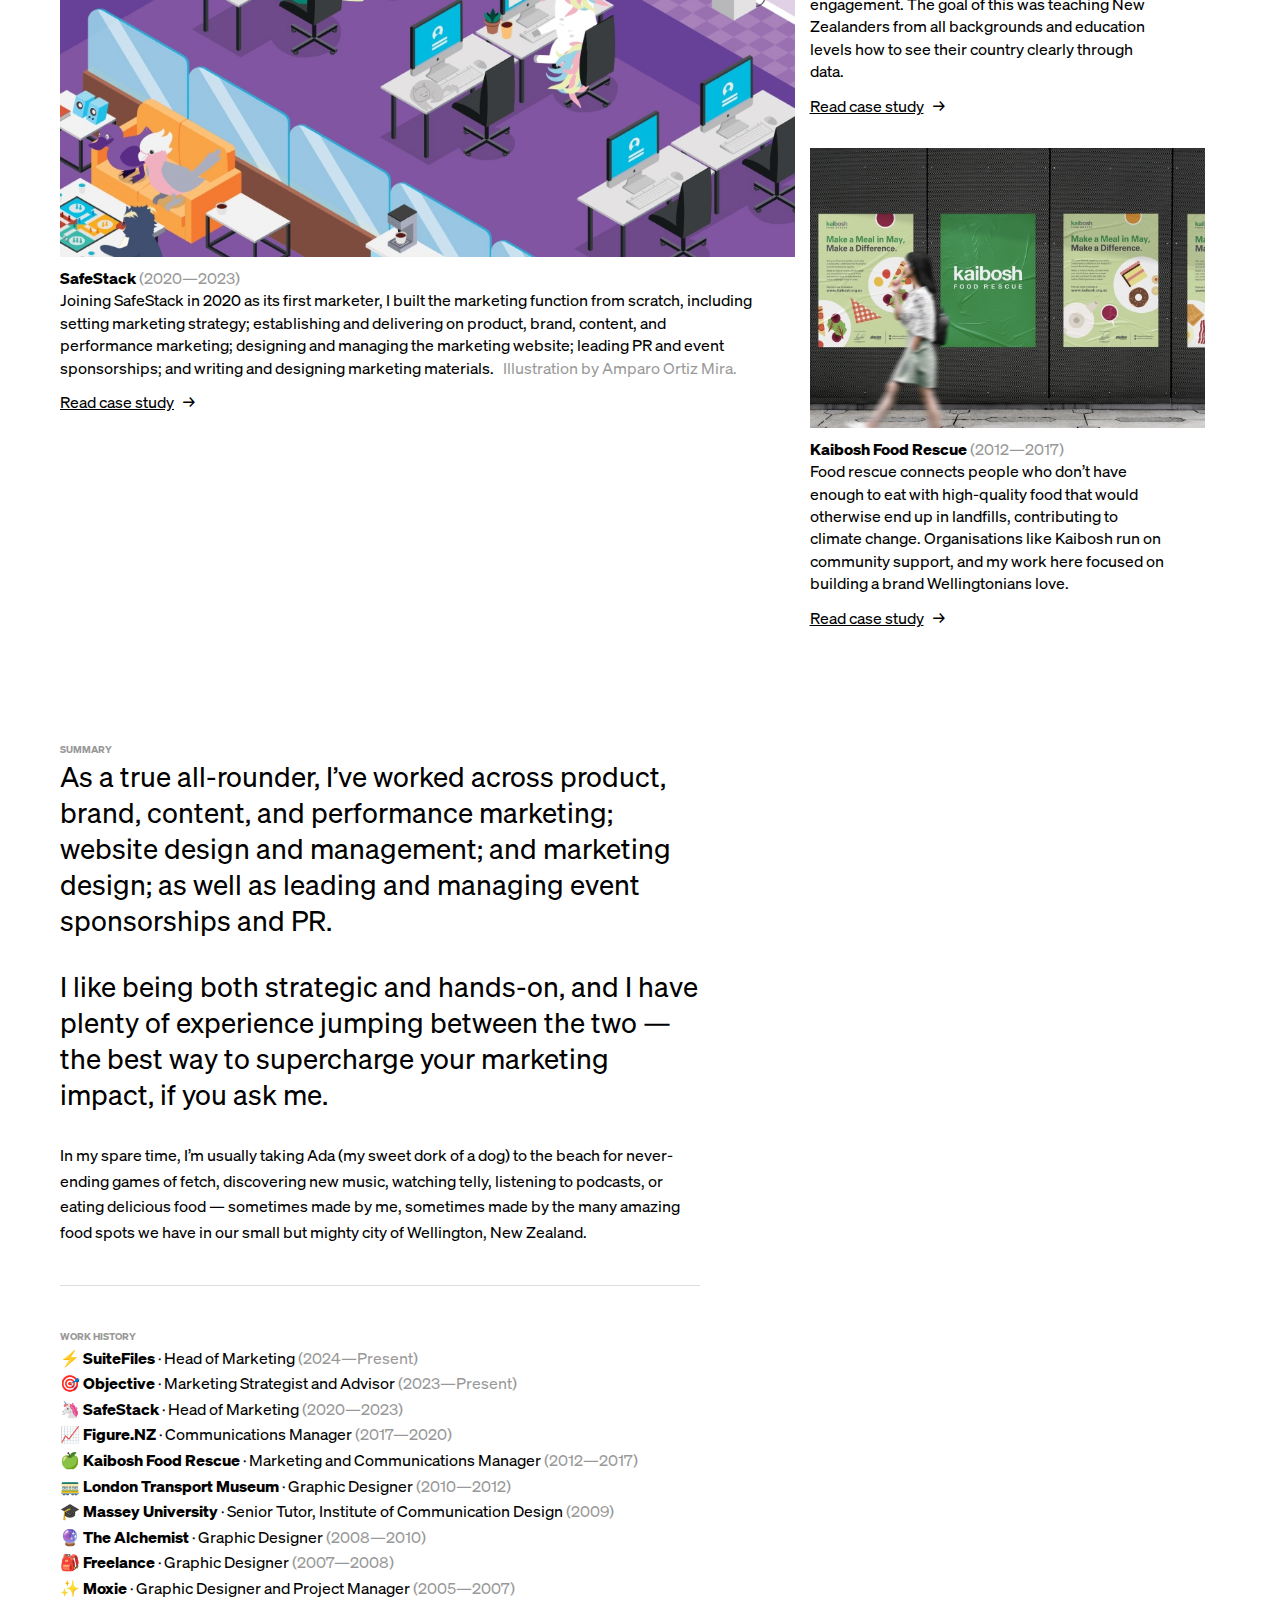
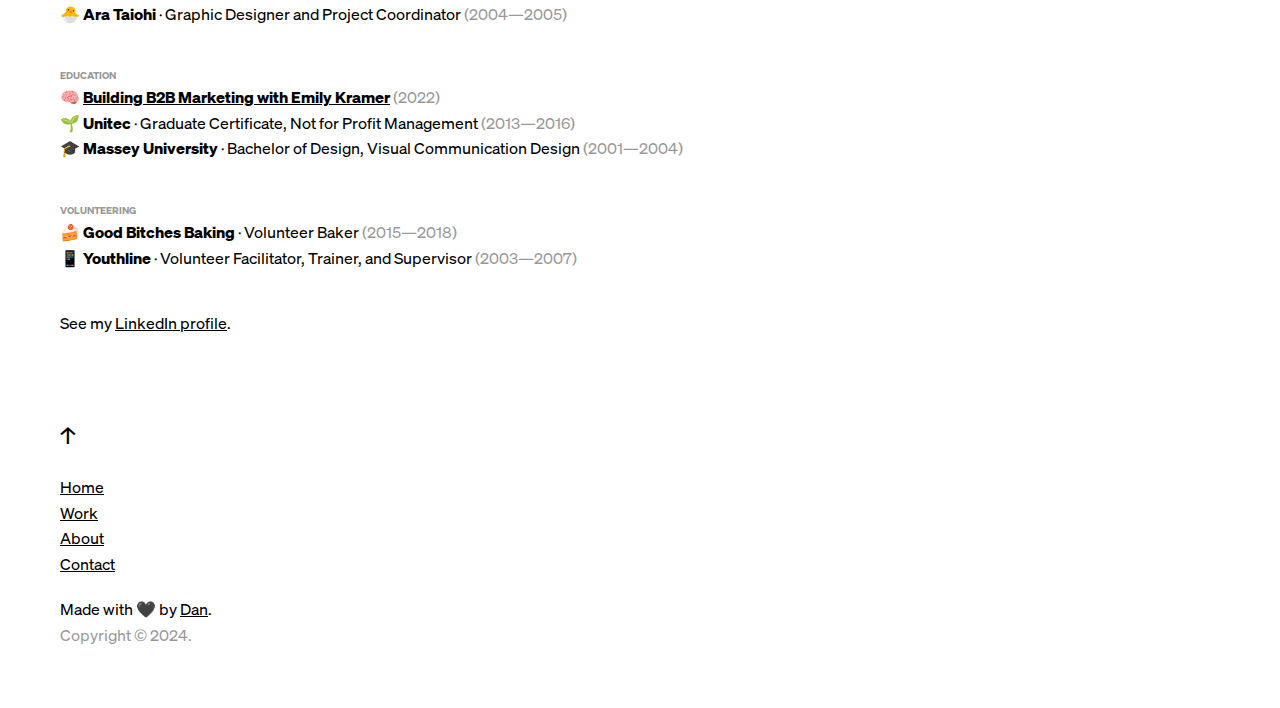
==== commit d77f2507: "fix: image ratios" ====
--- a/index.html
+++ b/index.html
@@ -176,7 +176,7 @@
 							<!-- SuiteFiles -->
 							<a class="image" href="https://suitefiles.com"
 								><img class="desktop" srcset="/files/images/home/suitefiles.jpg 1x, /files/images/home/suitefiles-2x.jpg 2x" style="width: 100%; aspect-ratio: 1665 / 418" alt="SuiteFiles" />
-								<img class="hide" srcset="/files/images/home/suitefiles-mobile.jpg 2x" style="width: 100%; aspect-ratio: " alt="SuiteFiles"
+								<img class="hide" srcset="/files/images/home/suitefiles-mobile.jpg 2x" style="width: 100%; aspect-ratio: 1245 / 622" alt="SuiteFiles"
 							/></a>
 							<p class="caption">
 								<strong>SuiteFiles</strong> <span class="opacity">(2024—Present)</span> <br />
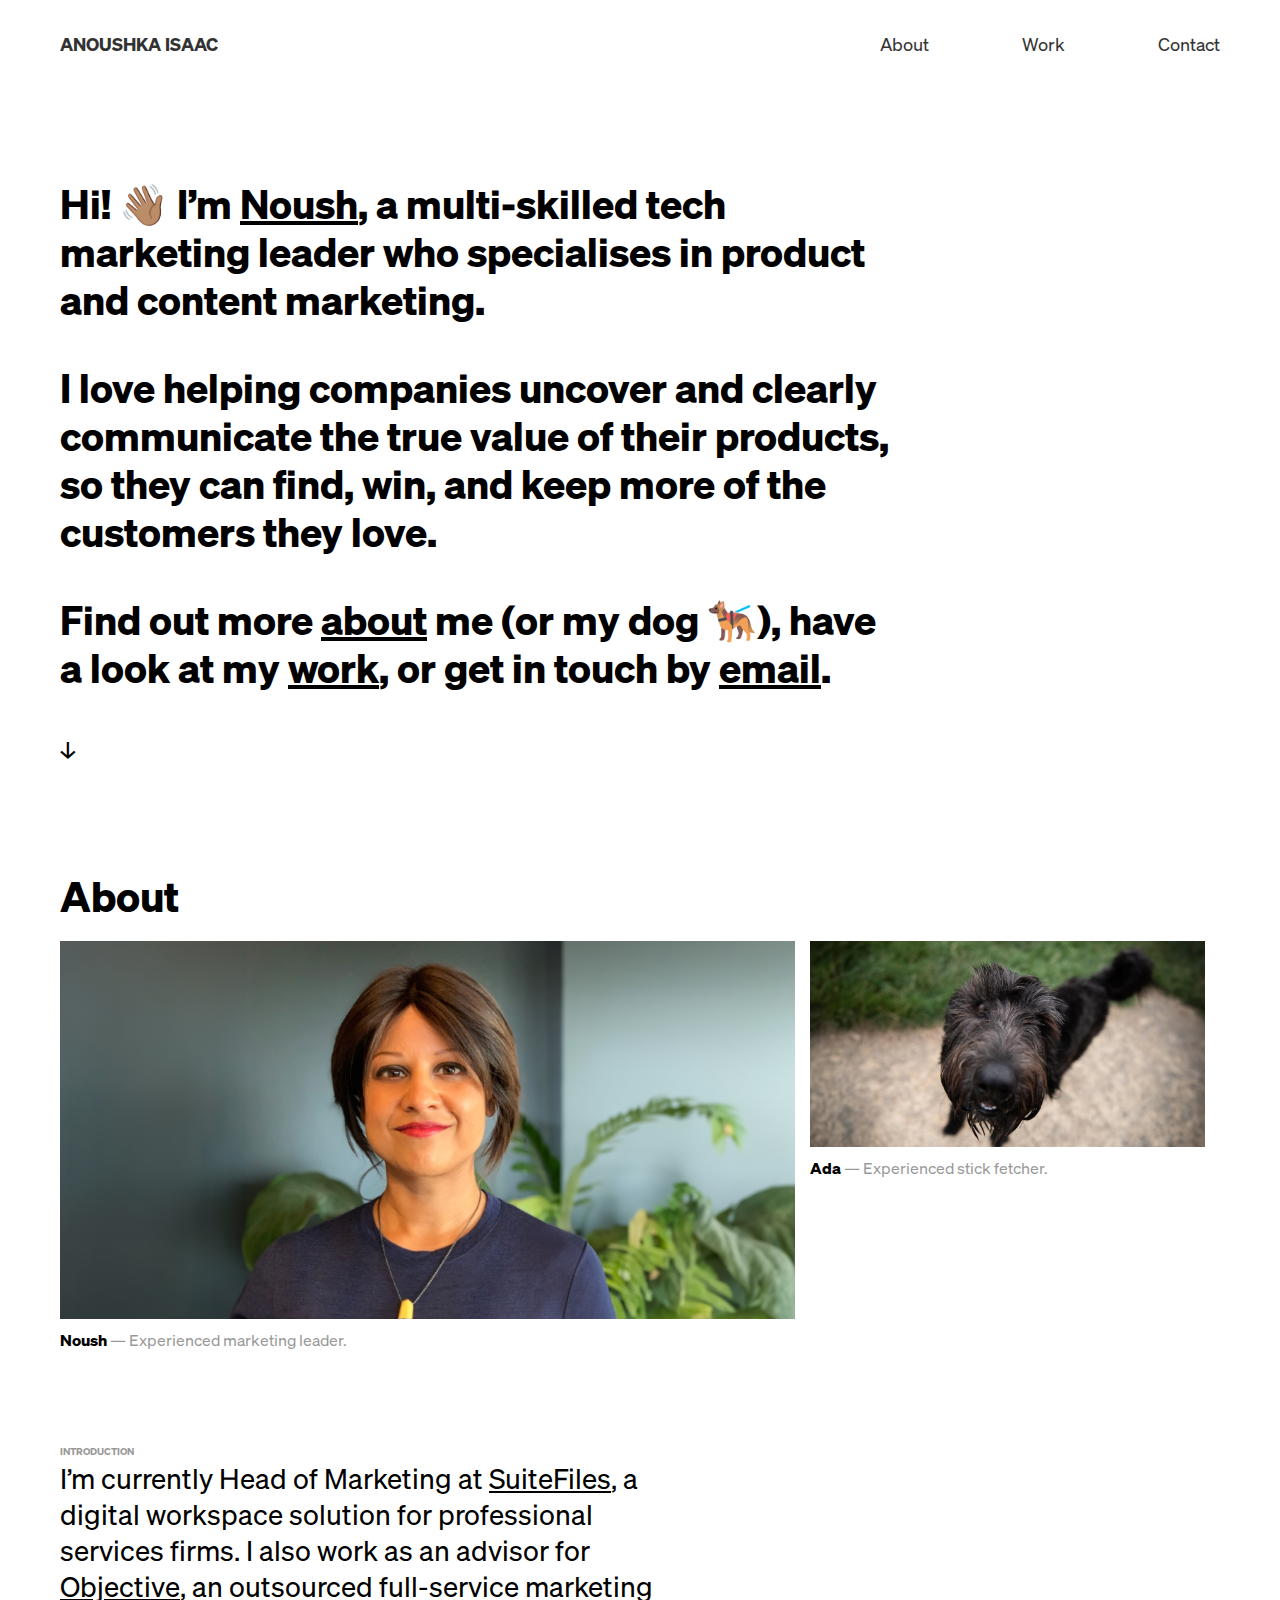
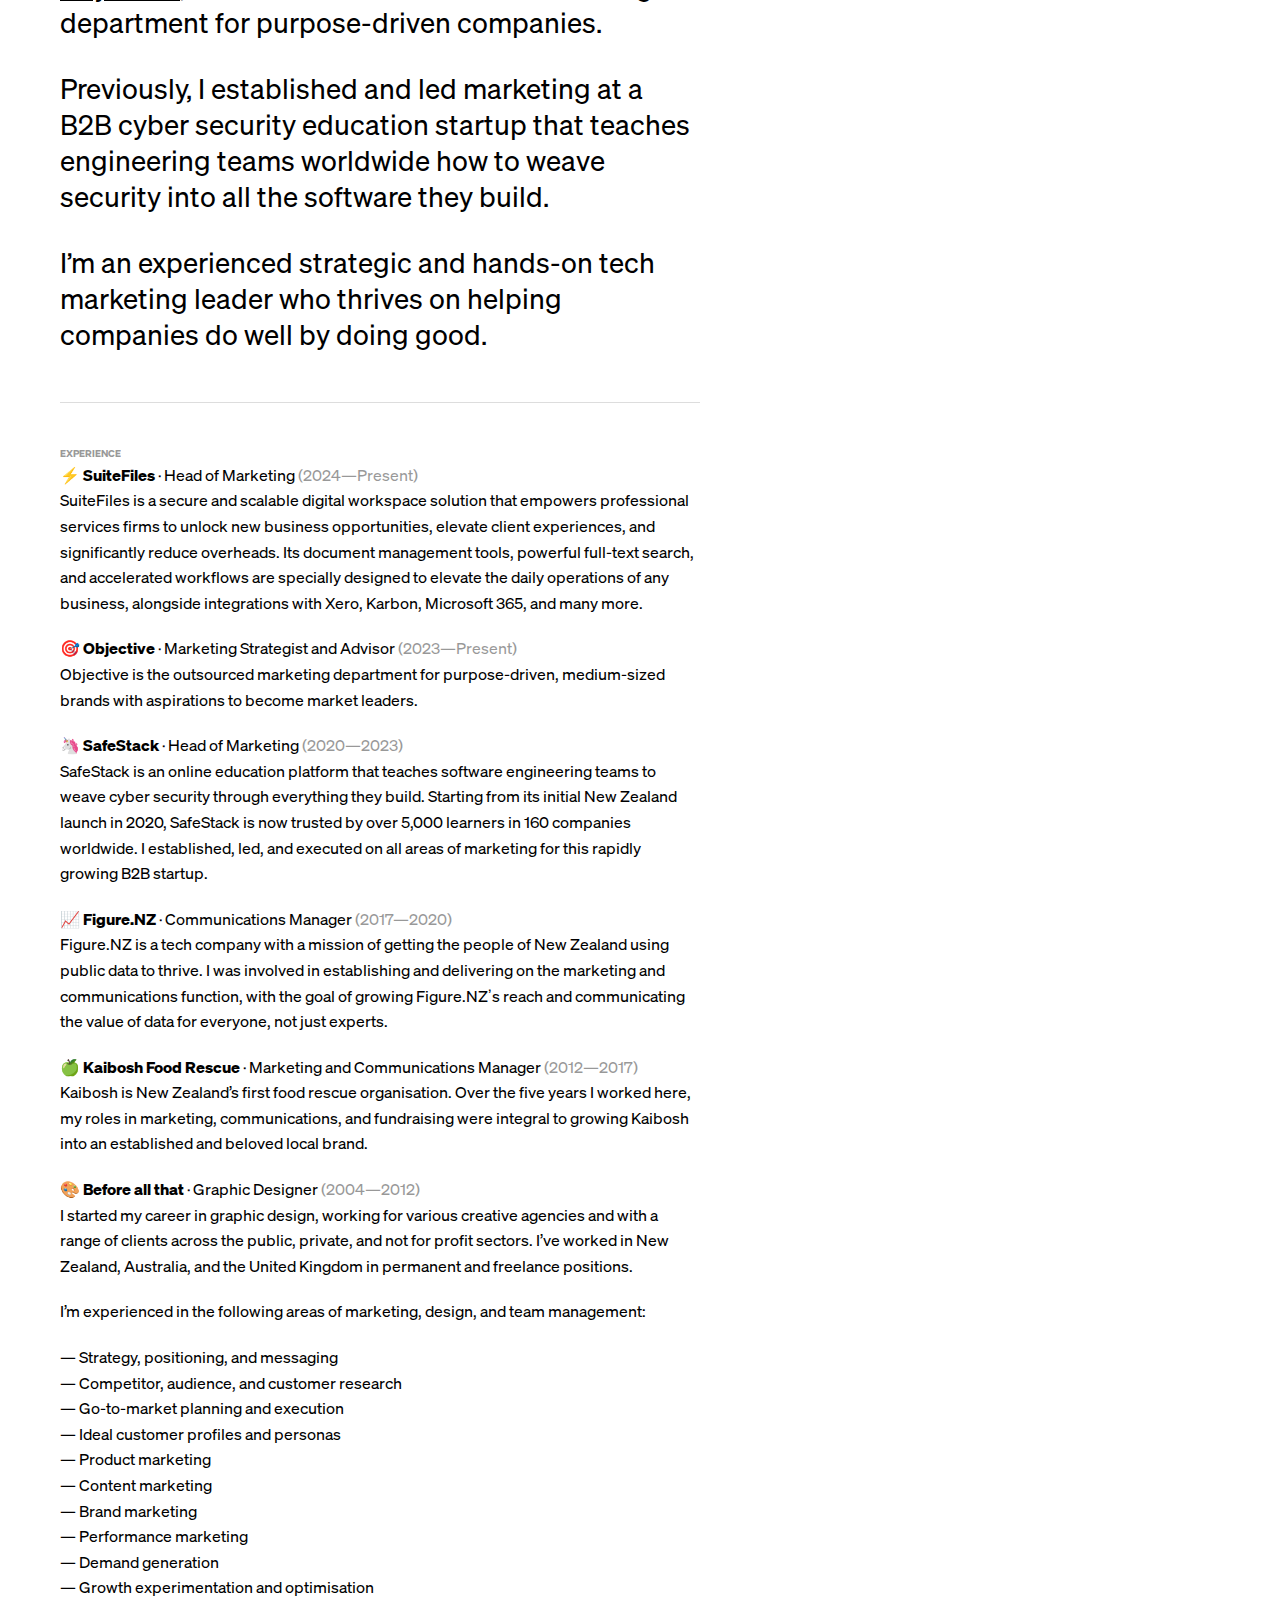
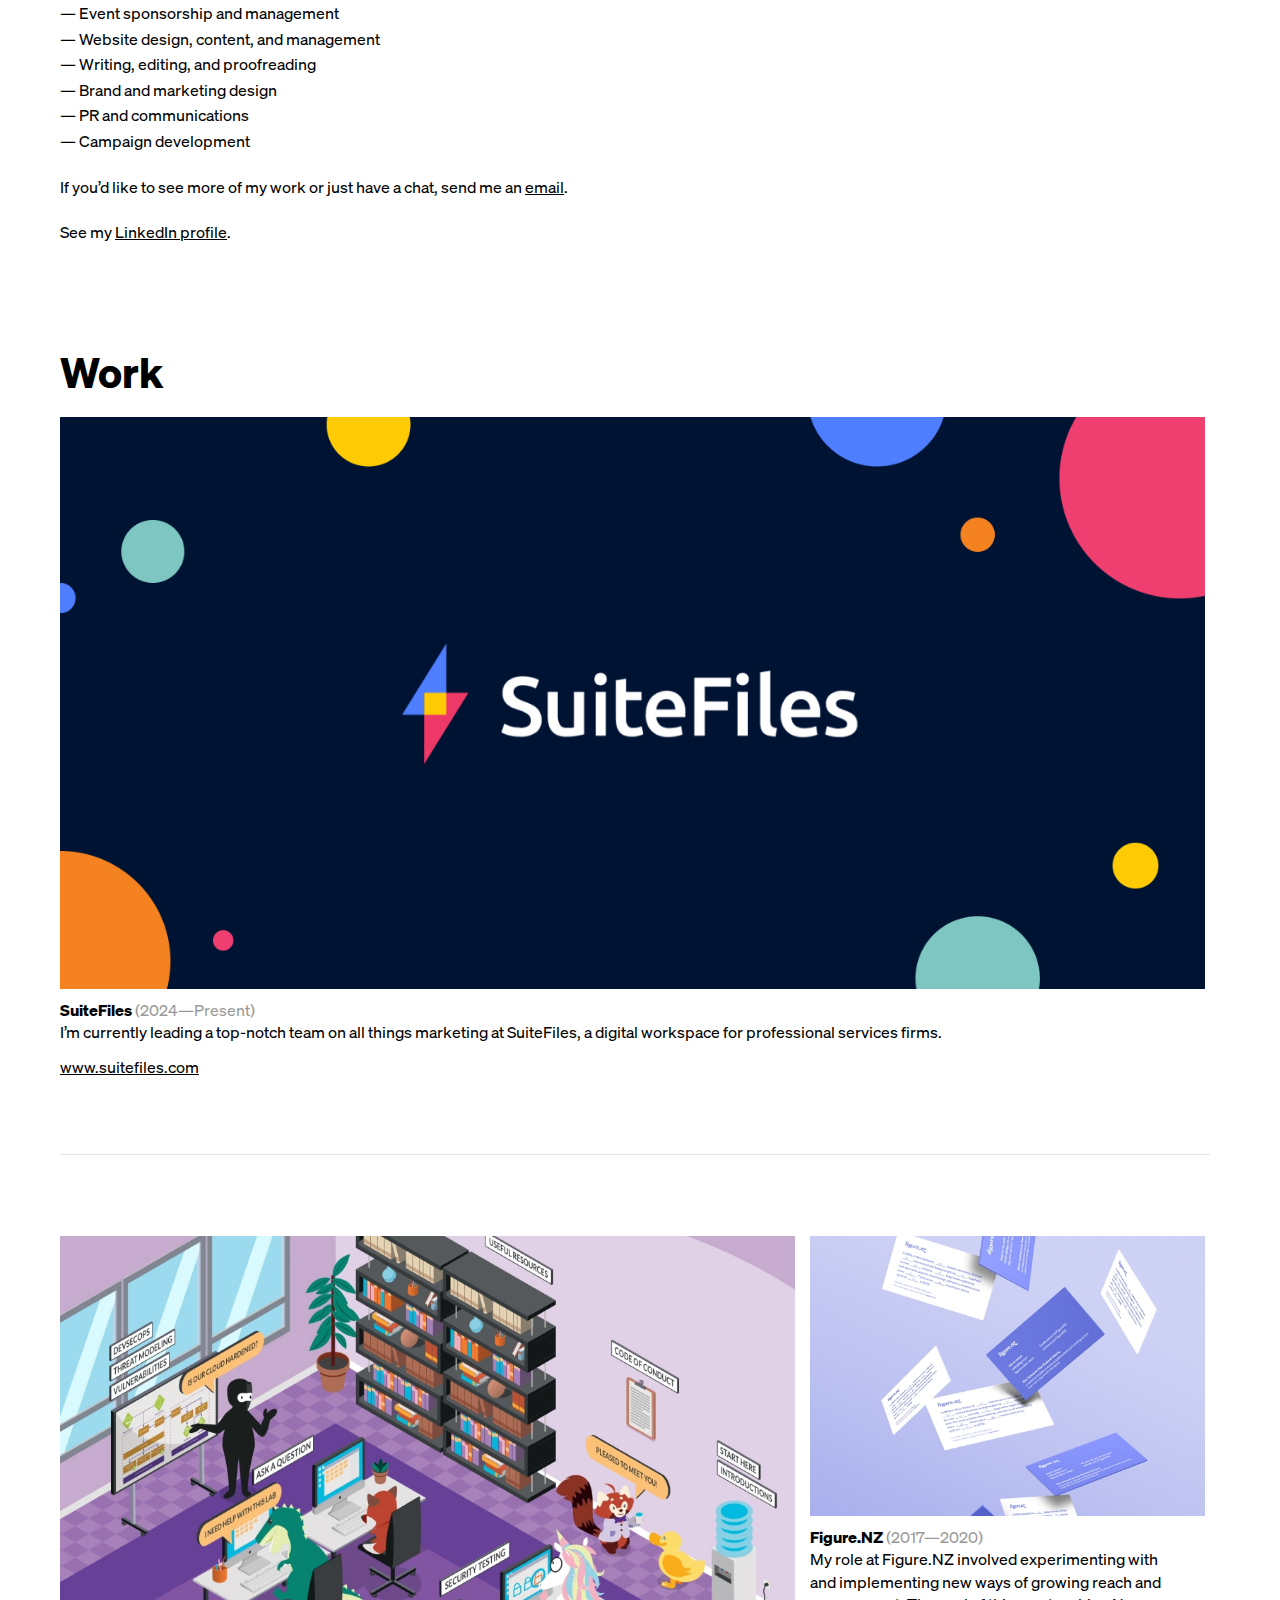
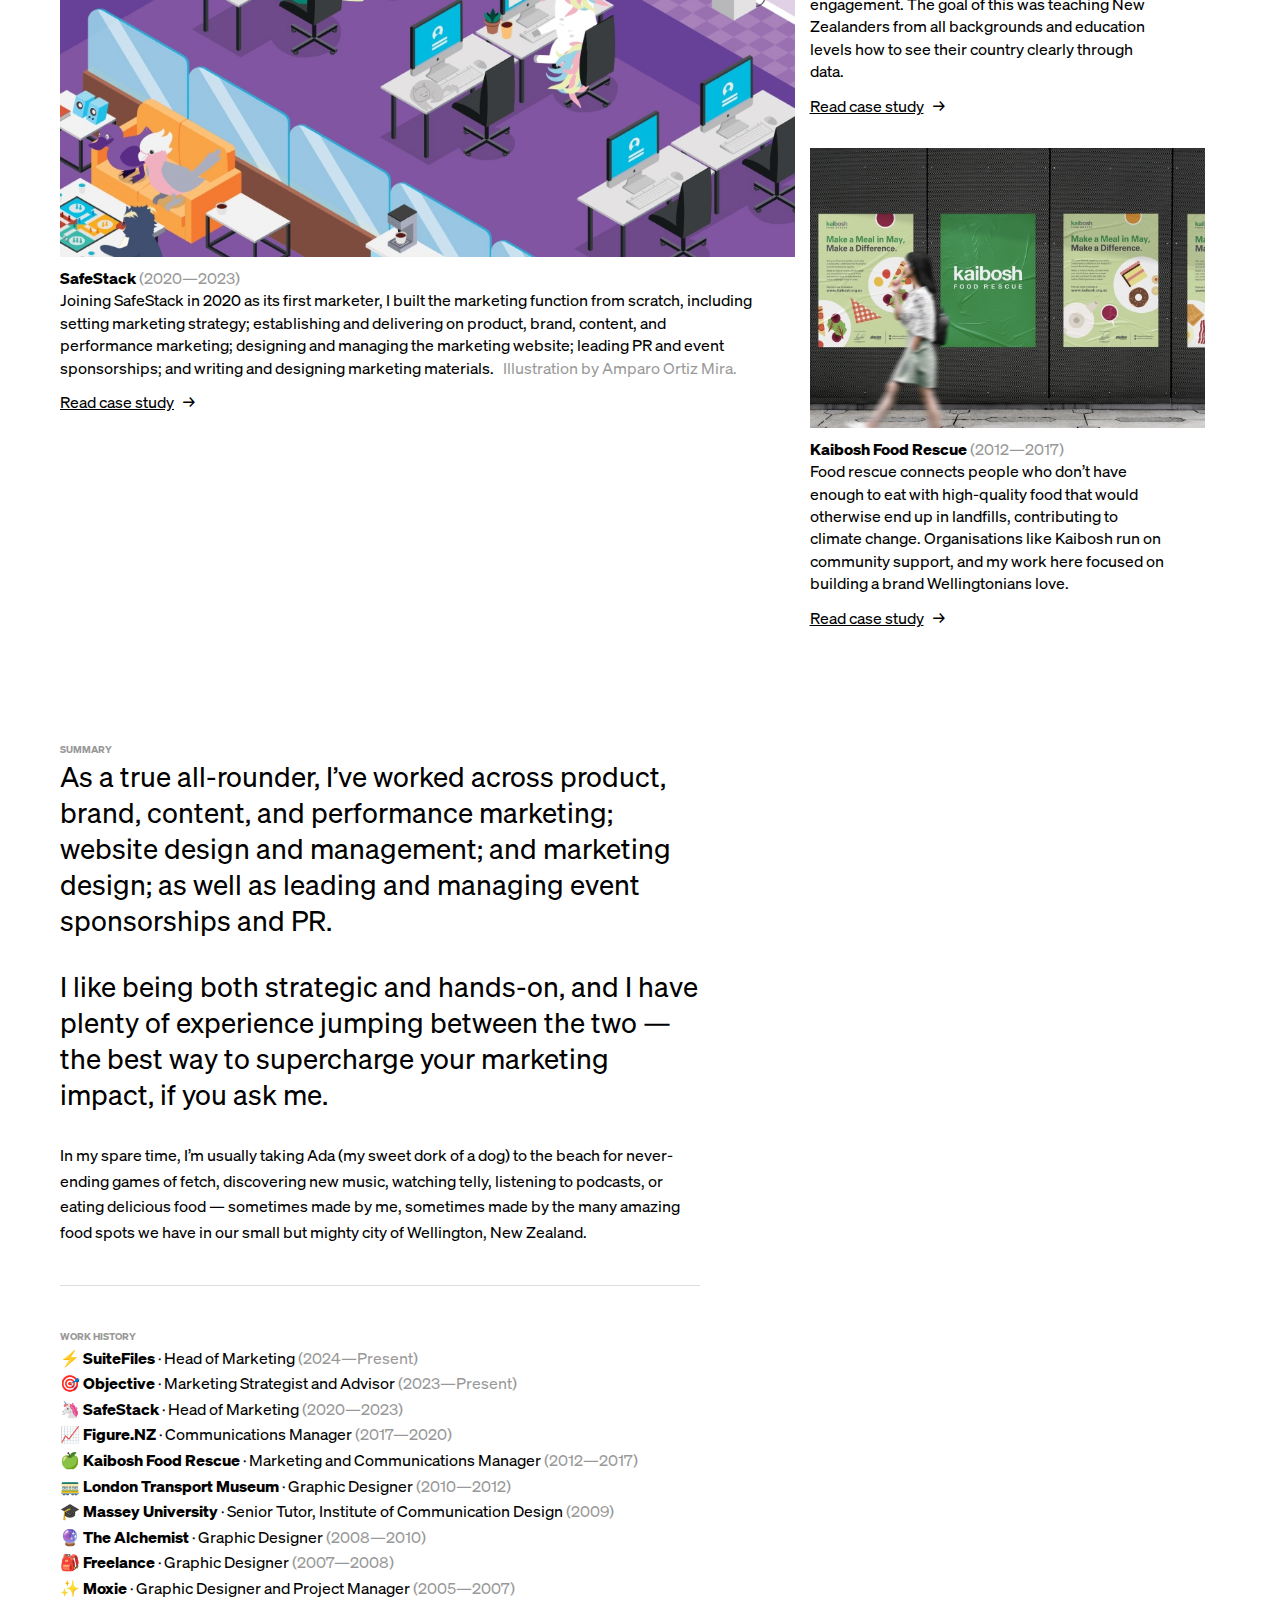
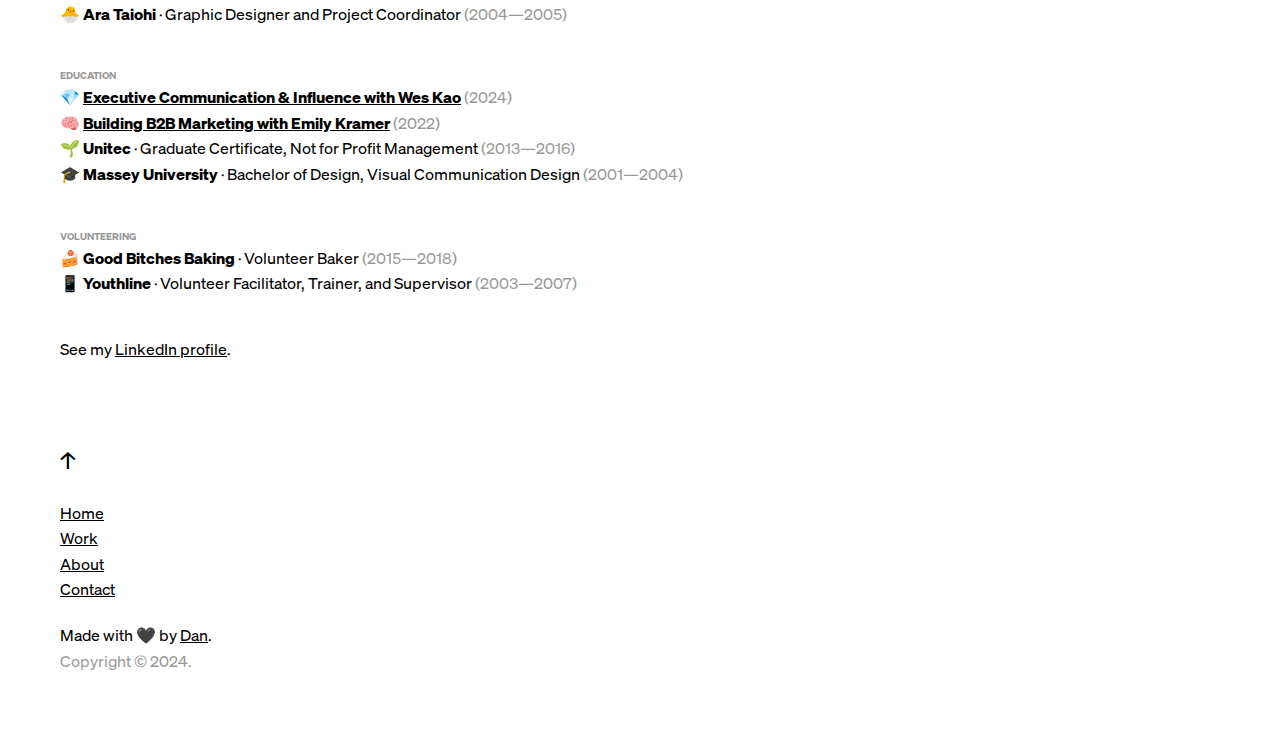
==== commit b6cdb5ef: "feat: new course" ====
--- a/index.html
+++ b/index.html
@@ -255,6 +255,9 @@
 					<h4>Education</h4>
 					<ul>
 						<li>
+							💎 <strong><a href="https://maven.com/certificate/FjkhlxpH">Executive Communication & Influence with Wes Kao</a></strong> <span class="opacity">(2024)</span>
+						</li>
+						<li>
 							🧠 <strong><a href="https://maven.com/mkt1/building-marketing">Building B2B Marketing with Emily Kramer</a></strong> <span class="opacity">(2022)</span>
 						</li>
 						<li>🌱 <strong>Unitec</strong> &middot; Graduate Certificate, Not for Profit Management <span class="opacity">(2013—2016)</span></li>
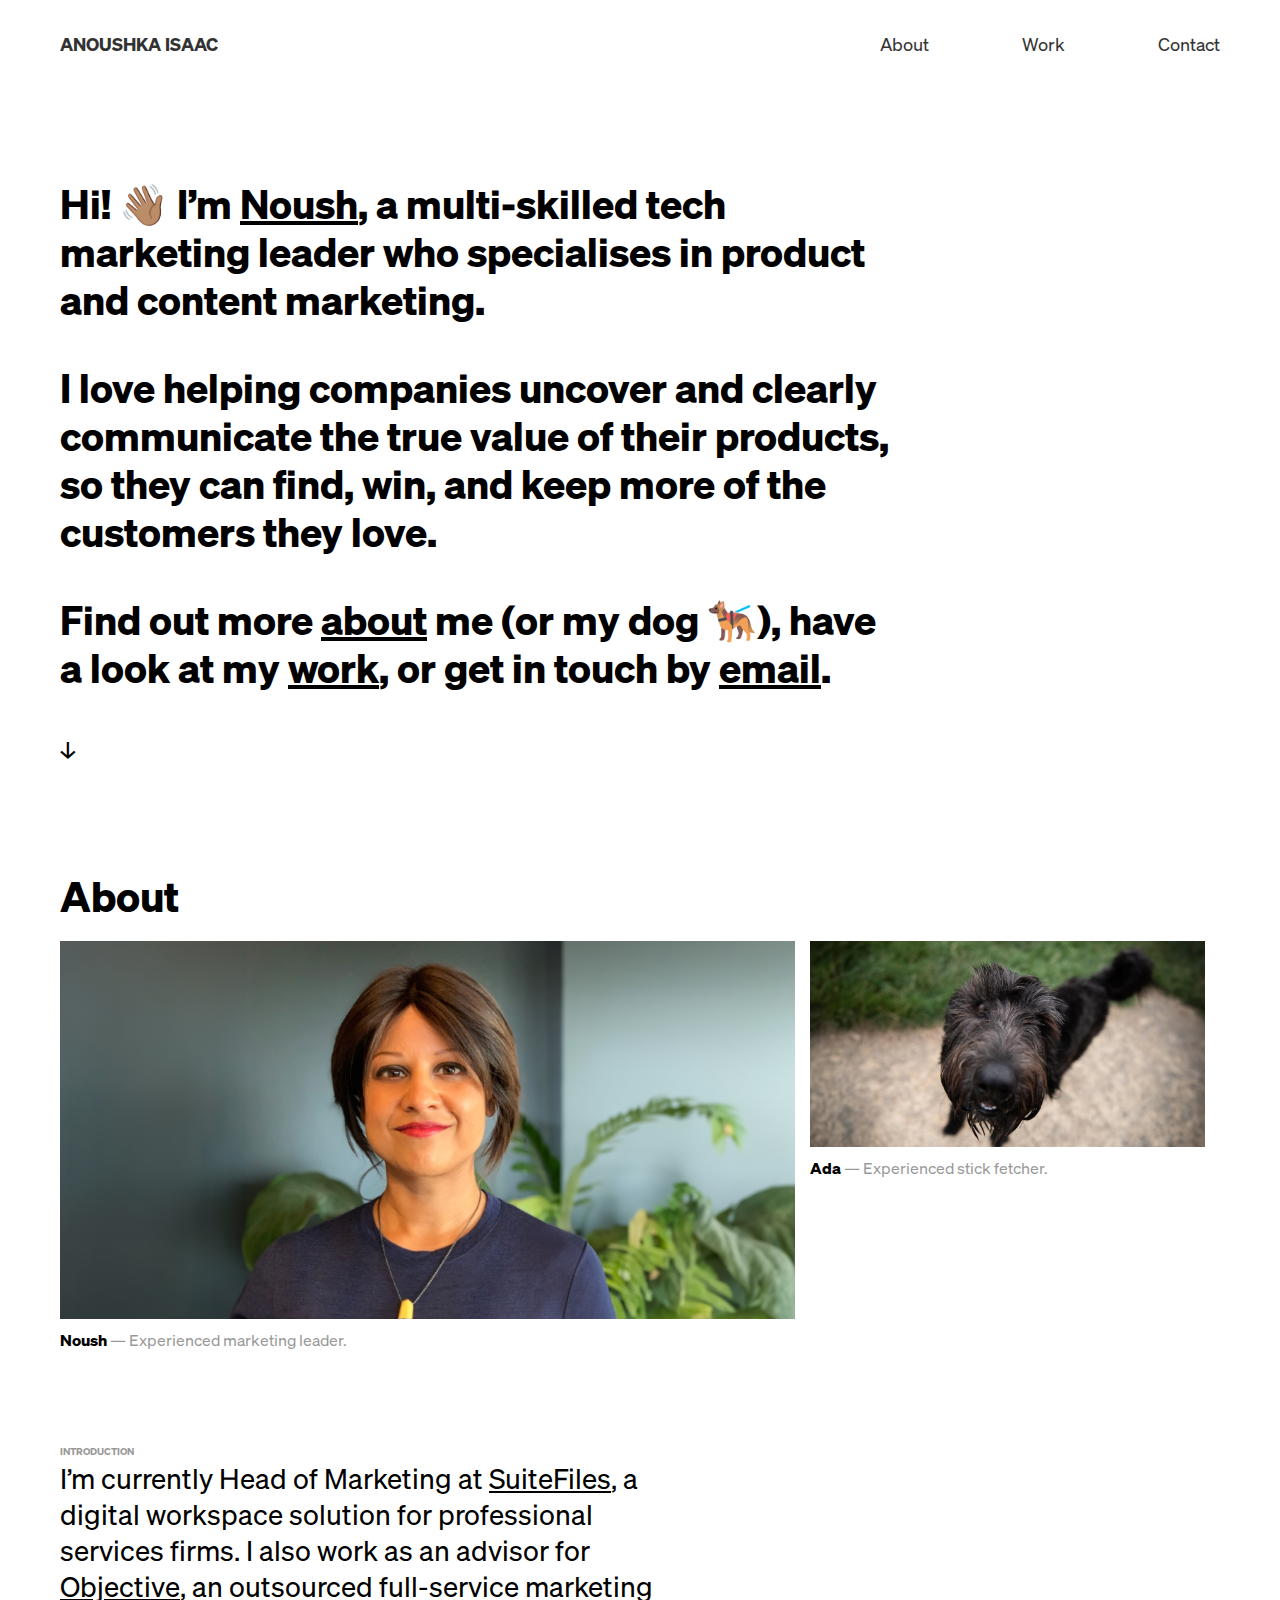
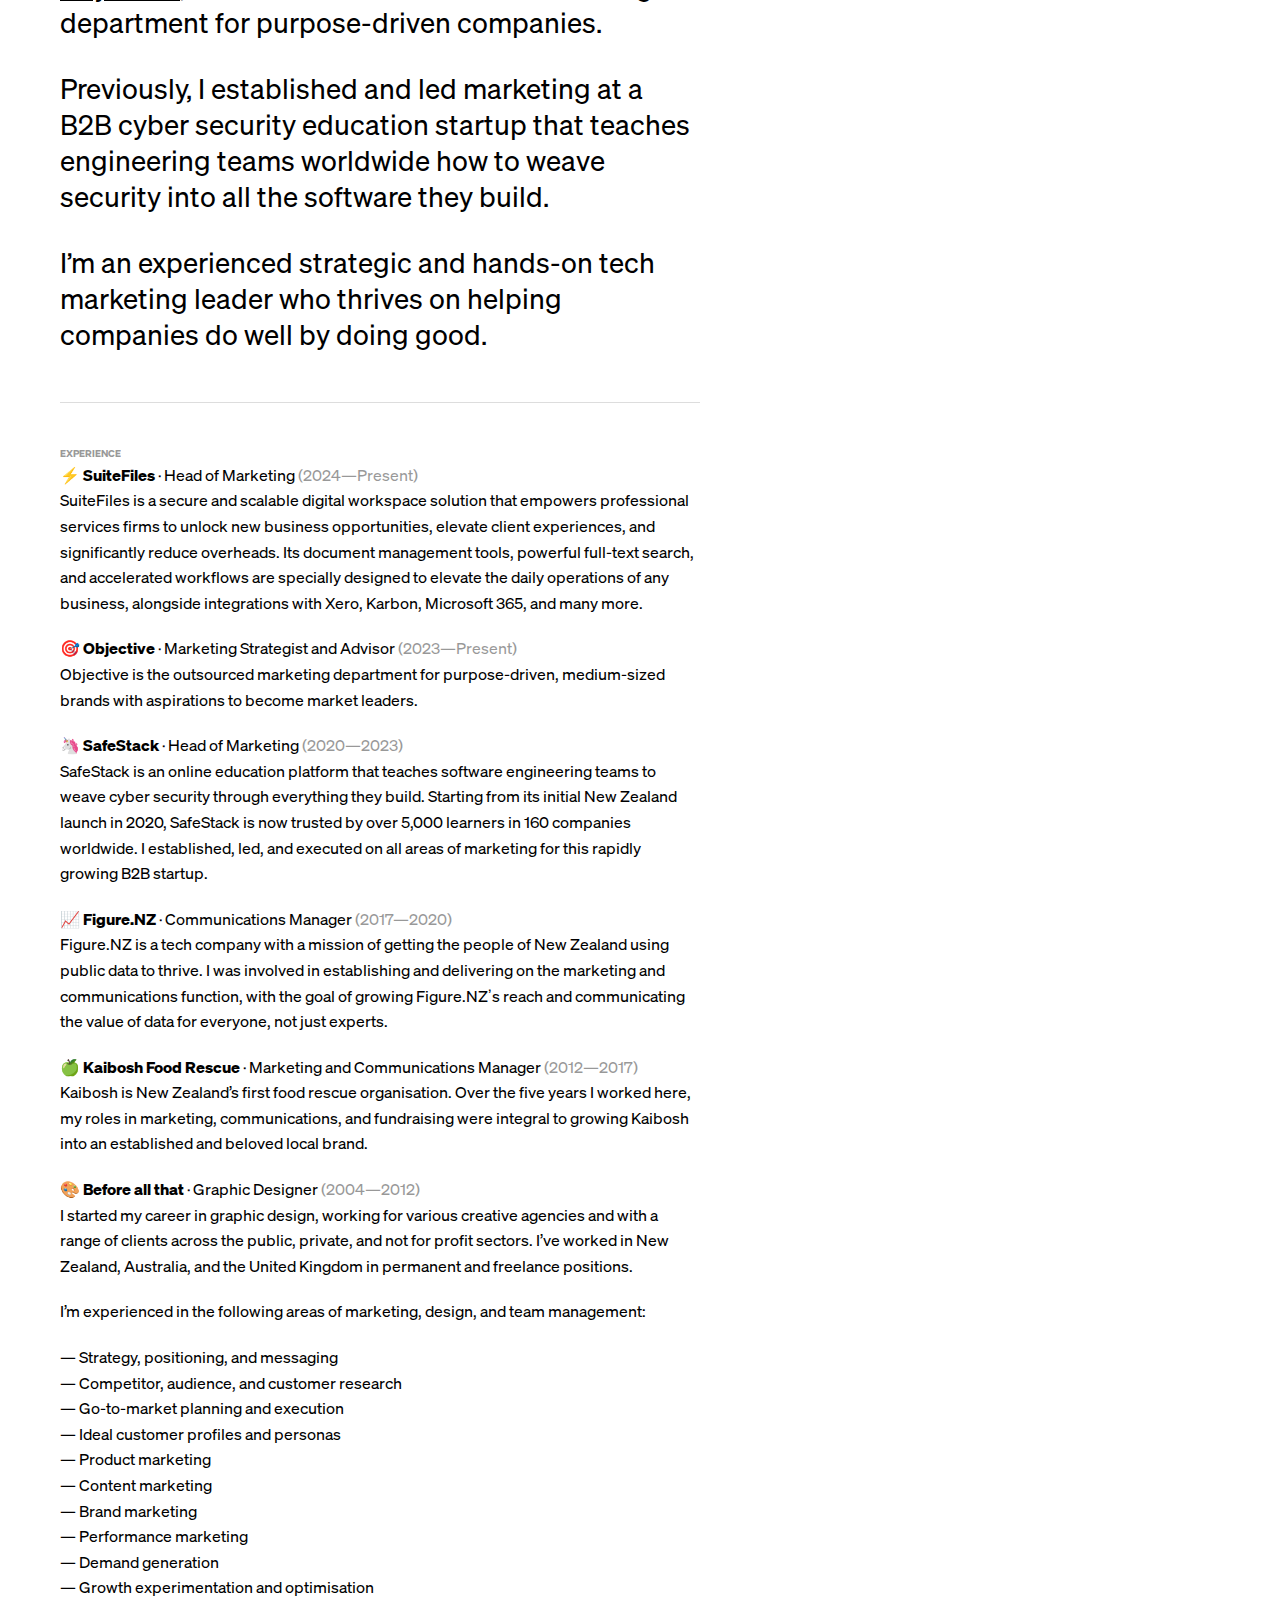
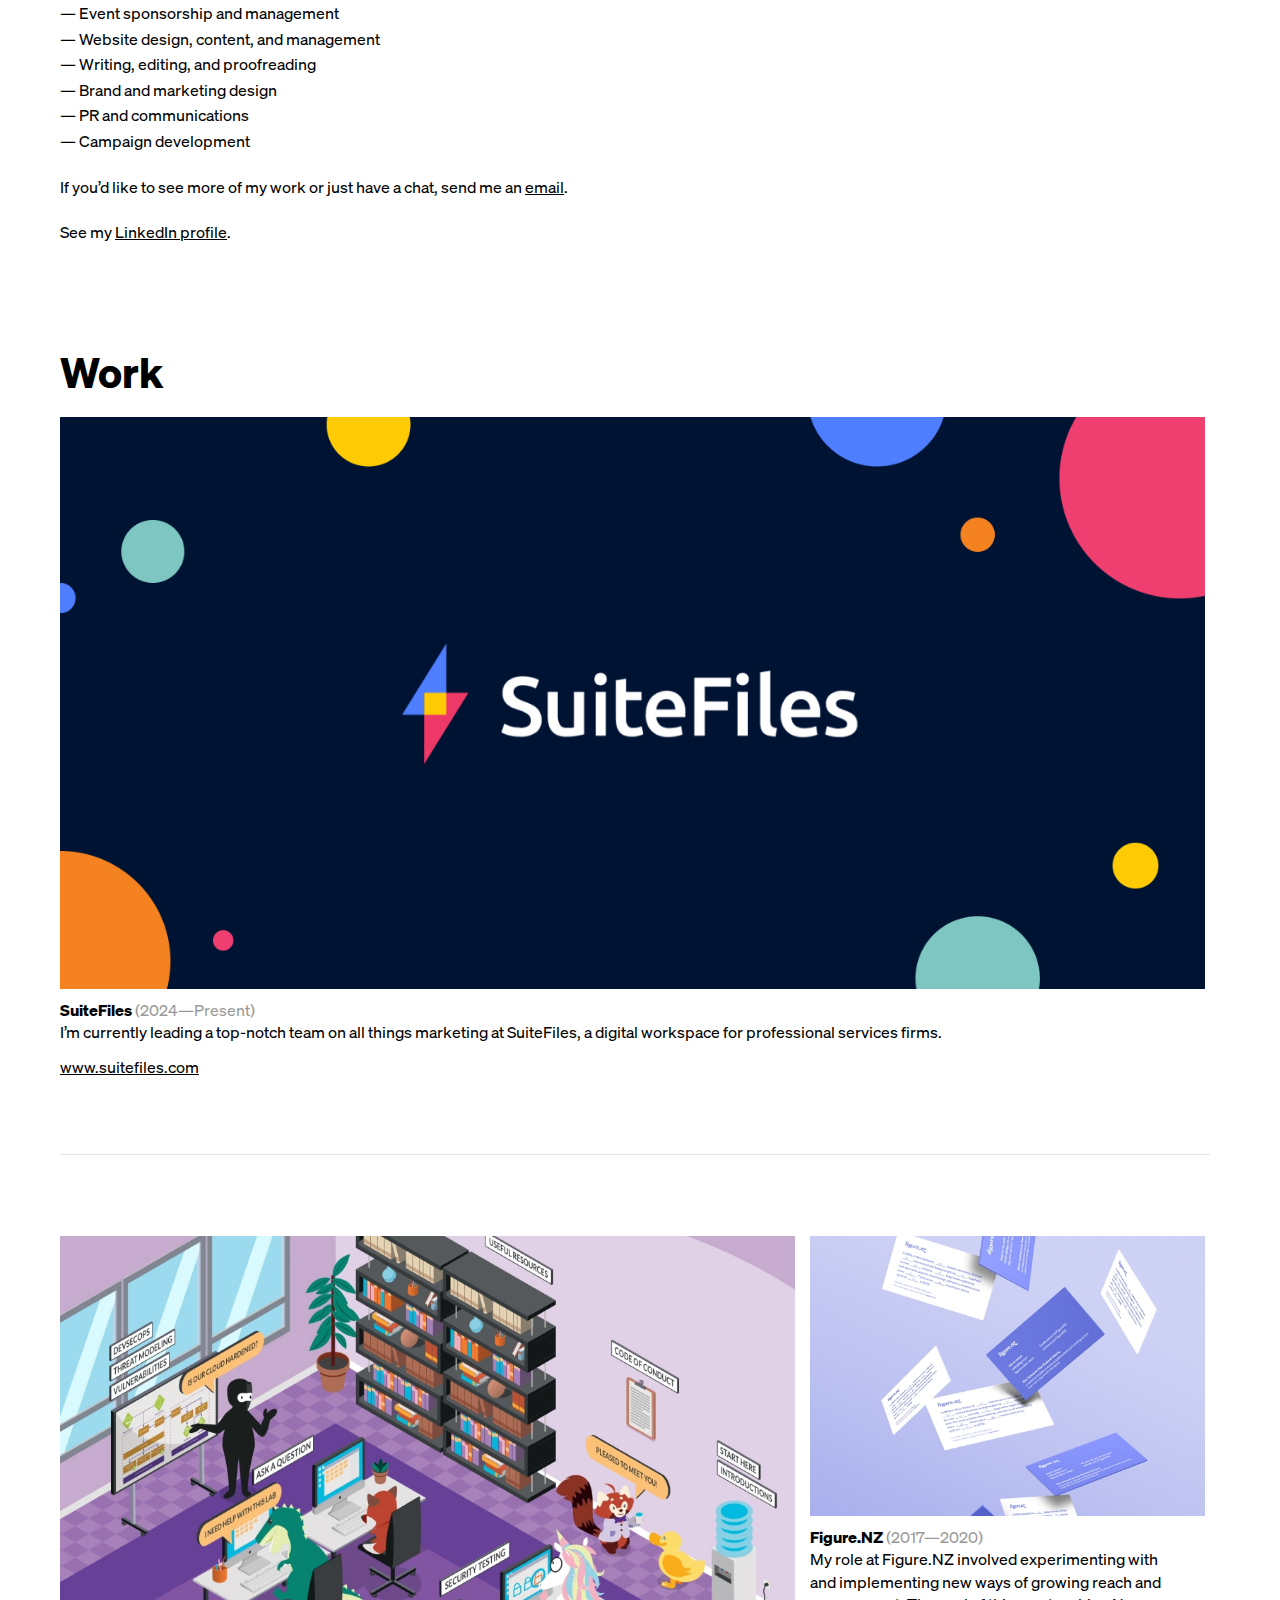
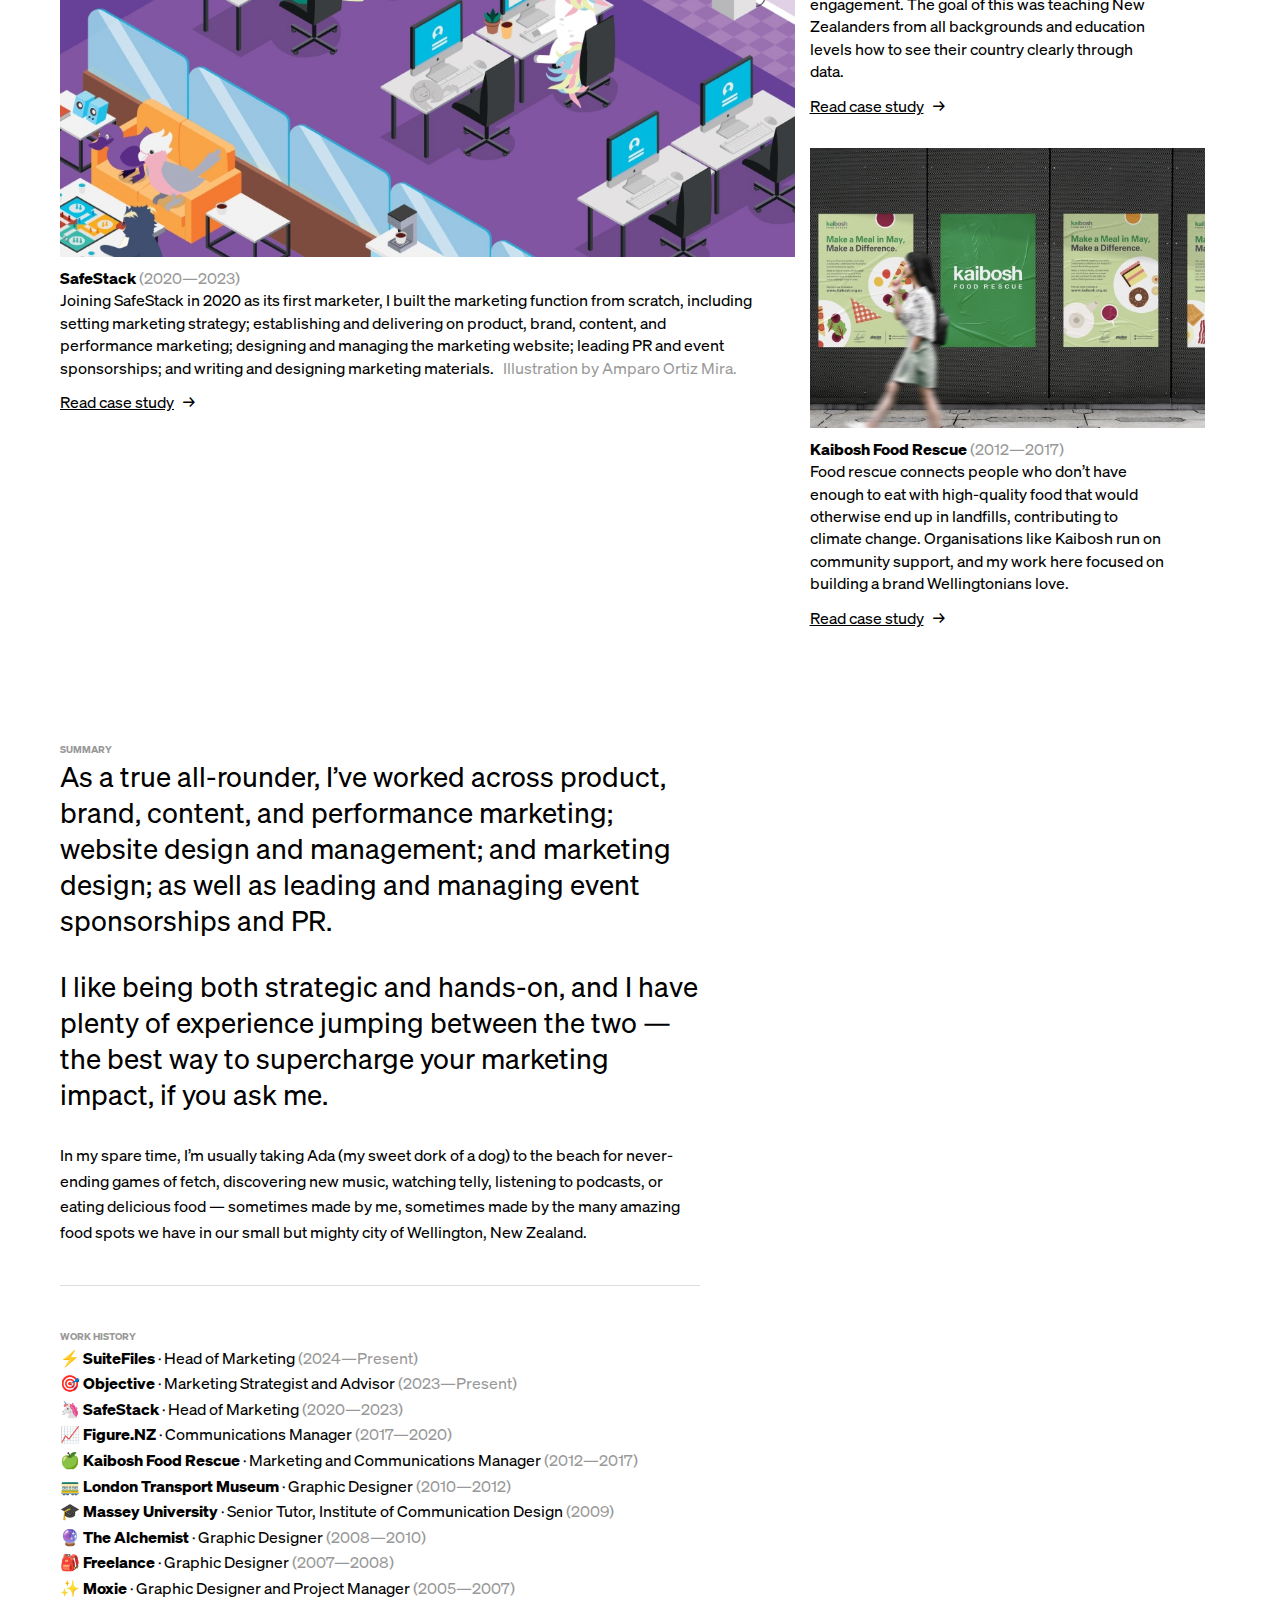
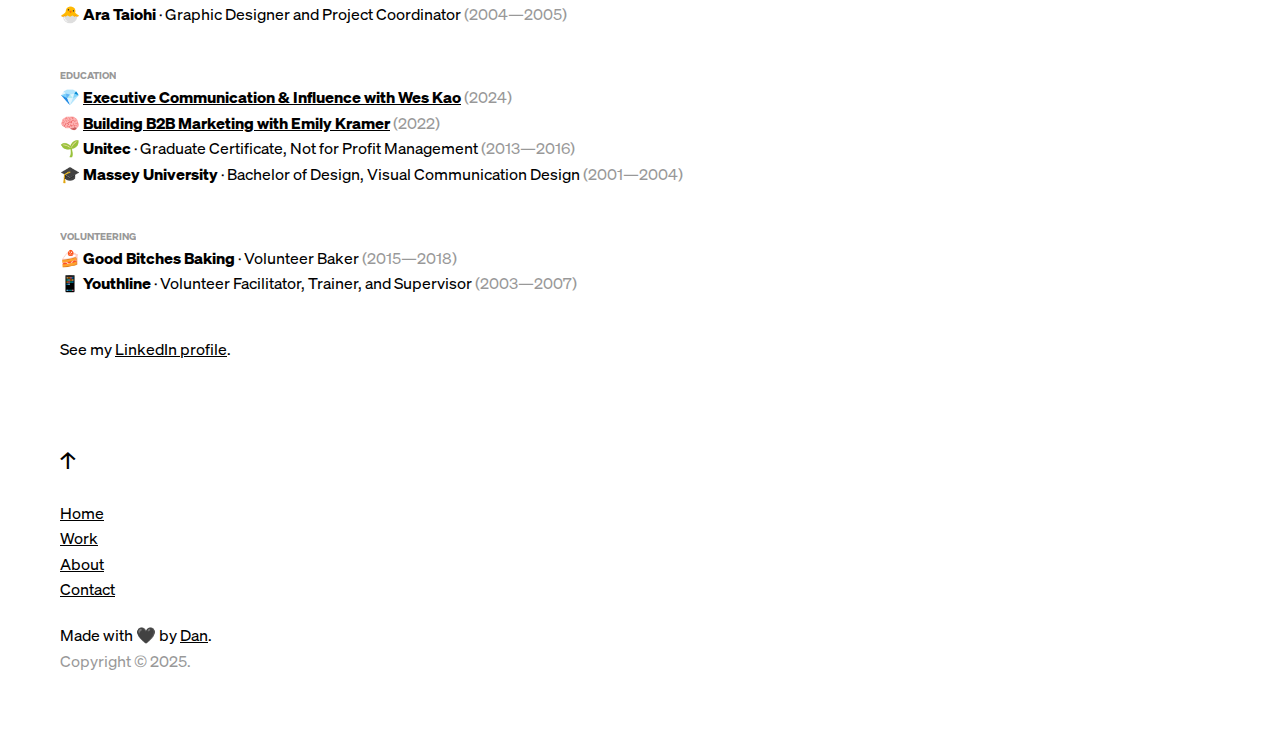
==== commit 0791b7d4: "chore: 2025" ====
--- a/index.html
+++ b/index.html
@@ -8,7 +8,7 @@
 
 		<meta name="description" content="Hi! I’m Noush, a multi-skilled tech marketing leader who specialises in product and content marketing." />
 		<meta name="author" content="Anoushka Isaac" />
-		<meta name="copyright" content="Copyright Anoushka Isaac, 2024" />
+		<meta name="copyright" content="Copyright Anoushka Isaac, 2025" />
 
 		<meta name="viewport" content="width=device-width, initial-scale=1, shrink-to-fit=no" />
 
@@ -287,7 +287,7 @@
 				<p></p>
 				<p>
 					Made with 🖤 by <a href="https://dan.newman.is">Dan</a>. <br />
-					<span class="opacity">Copyright &copy; 2024.</span>
+					<span class="opacity">Copyright &copy; 2025.</span>
 				</p>
 			</footer>
 		</div>
